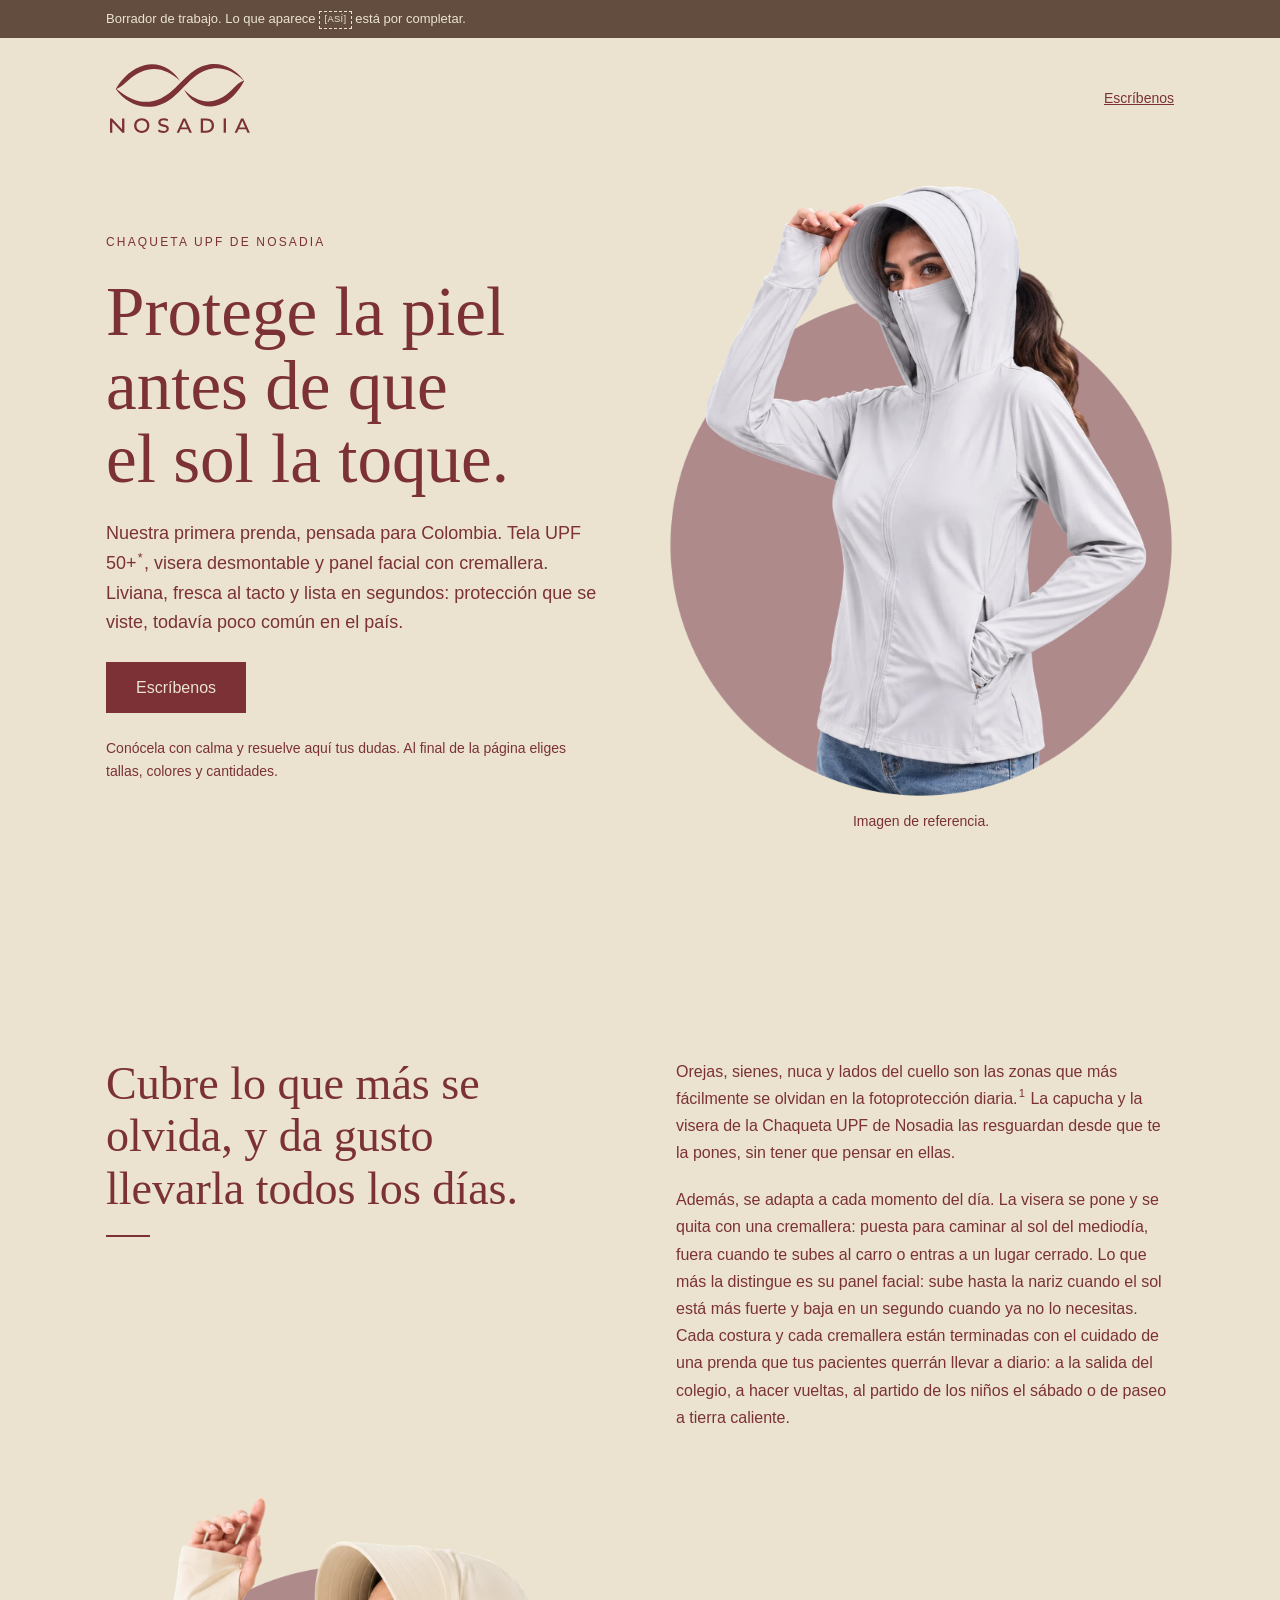
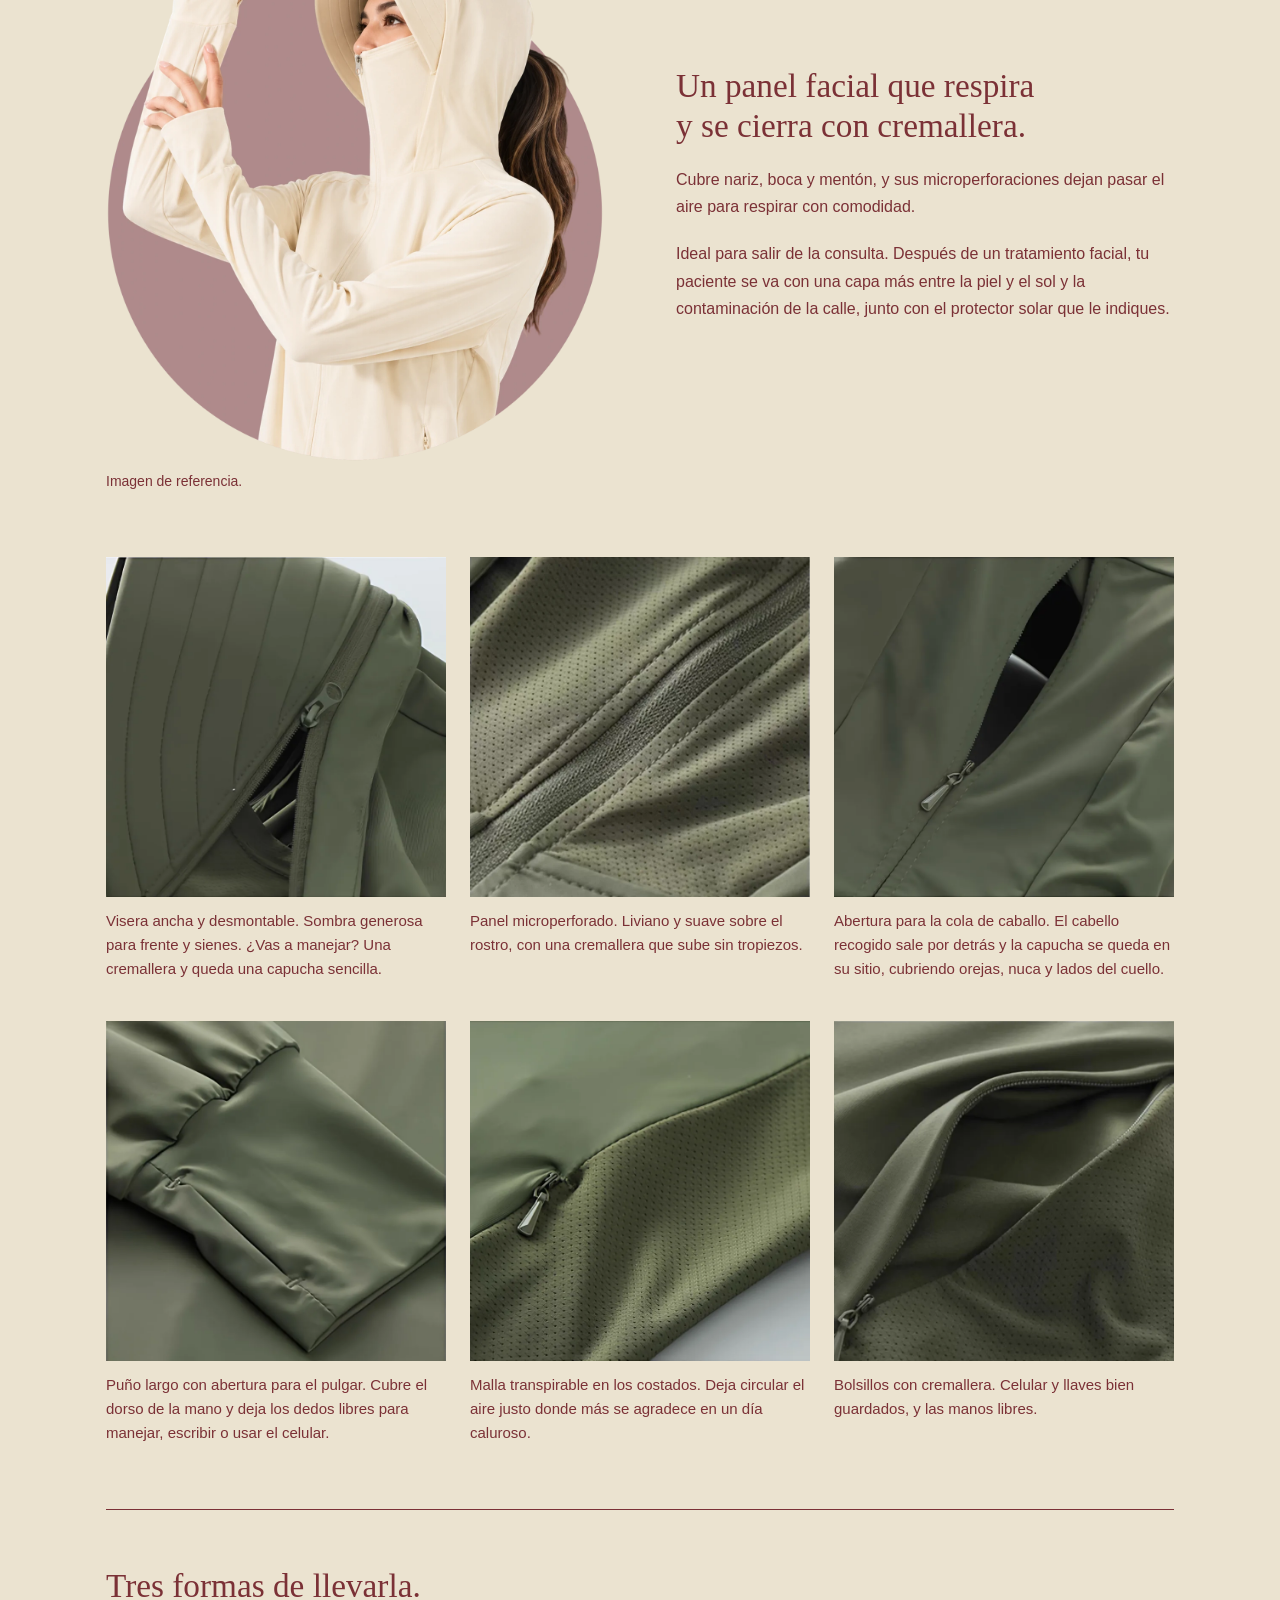
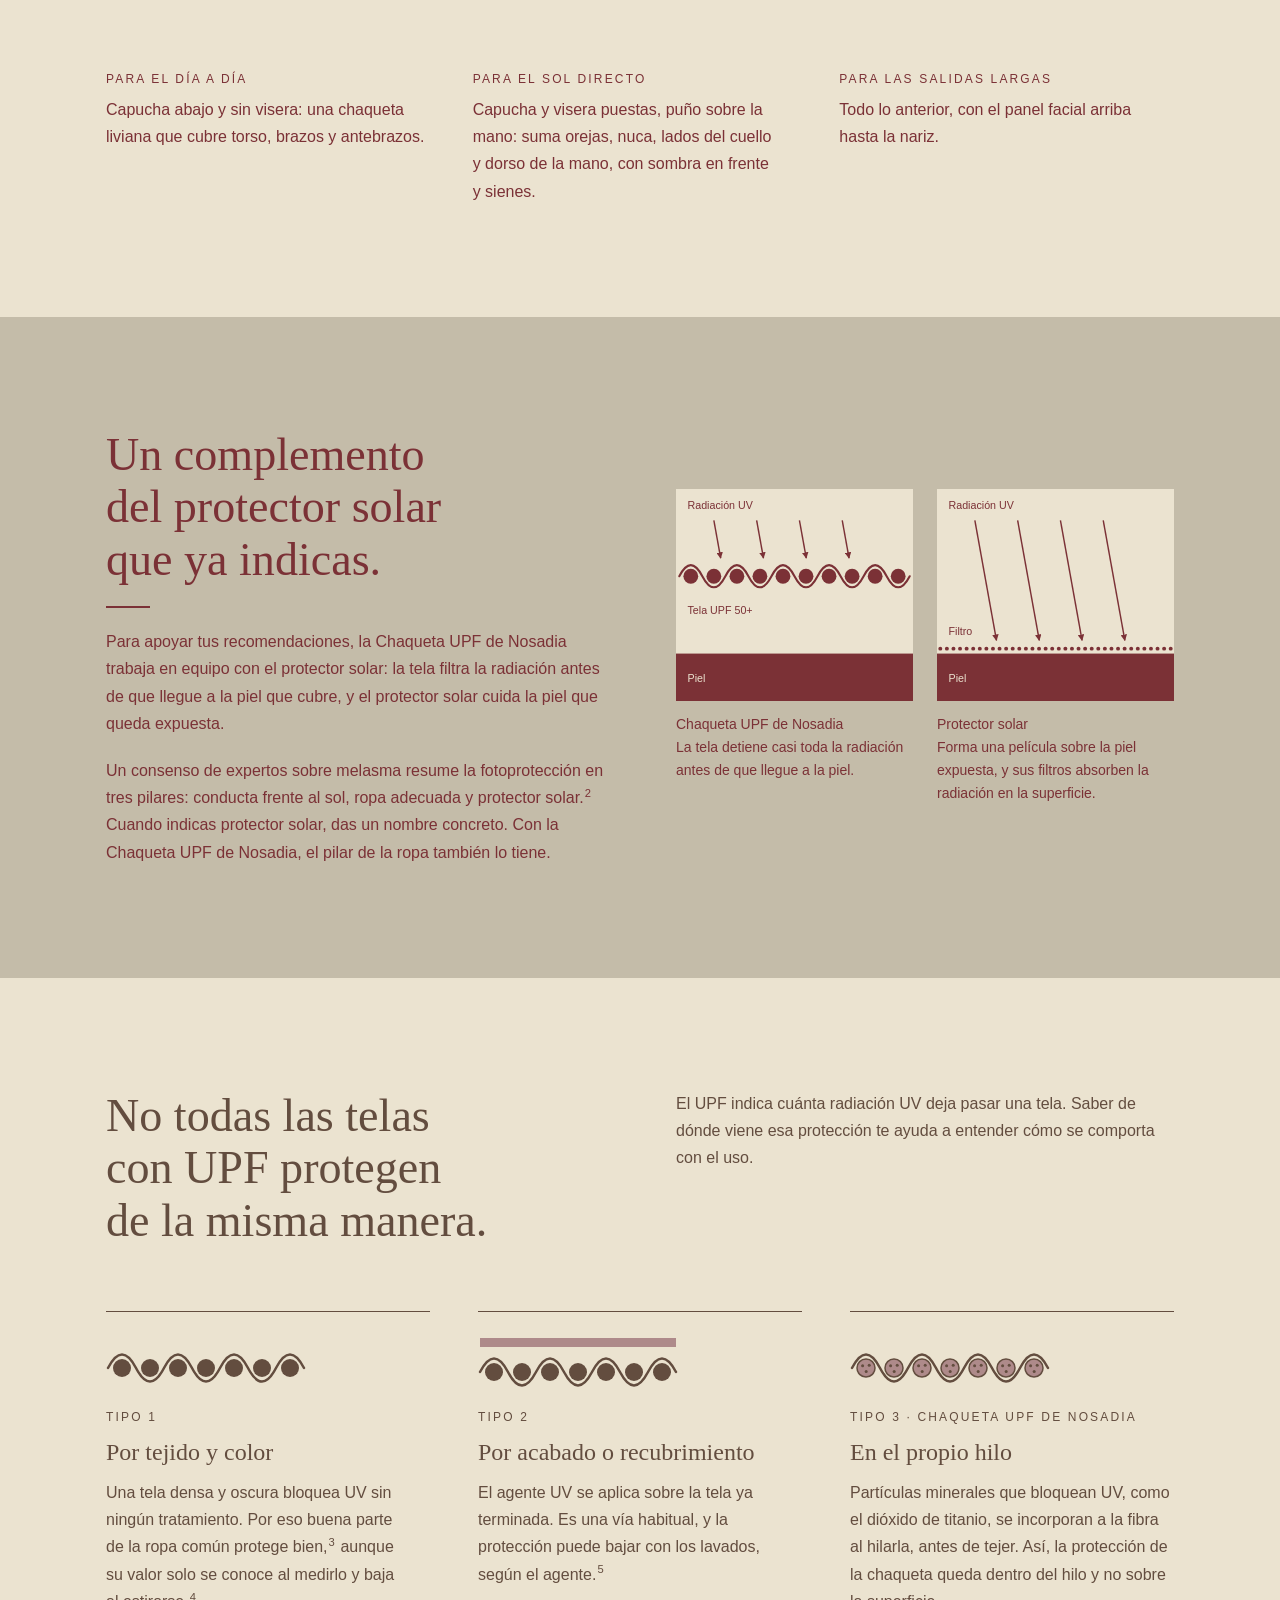
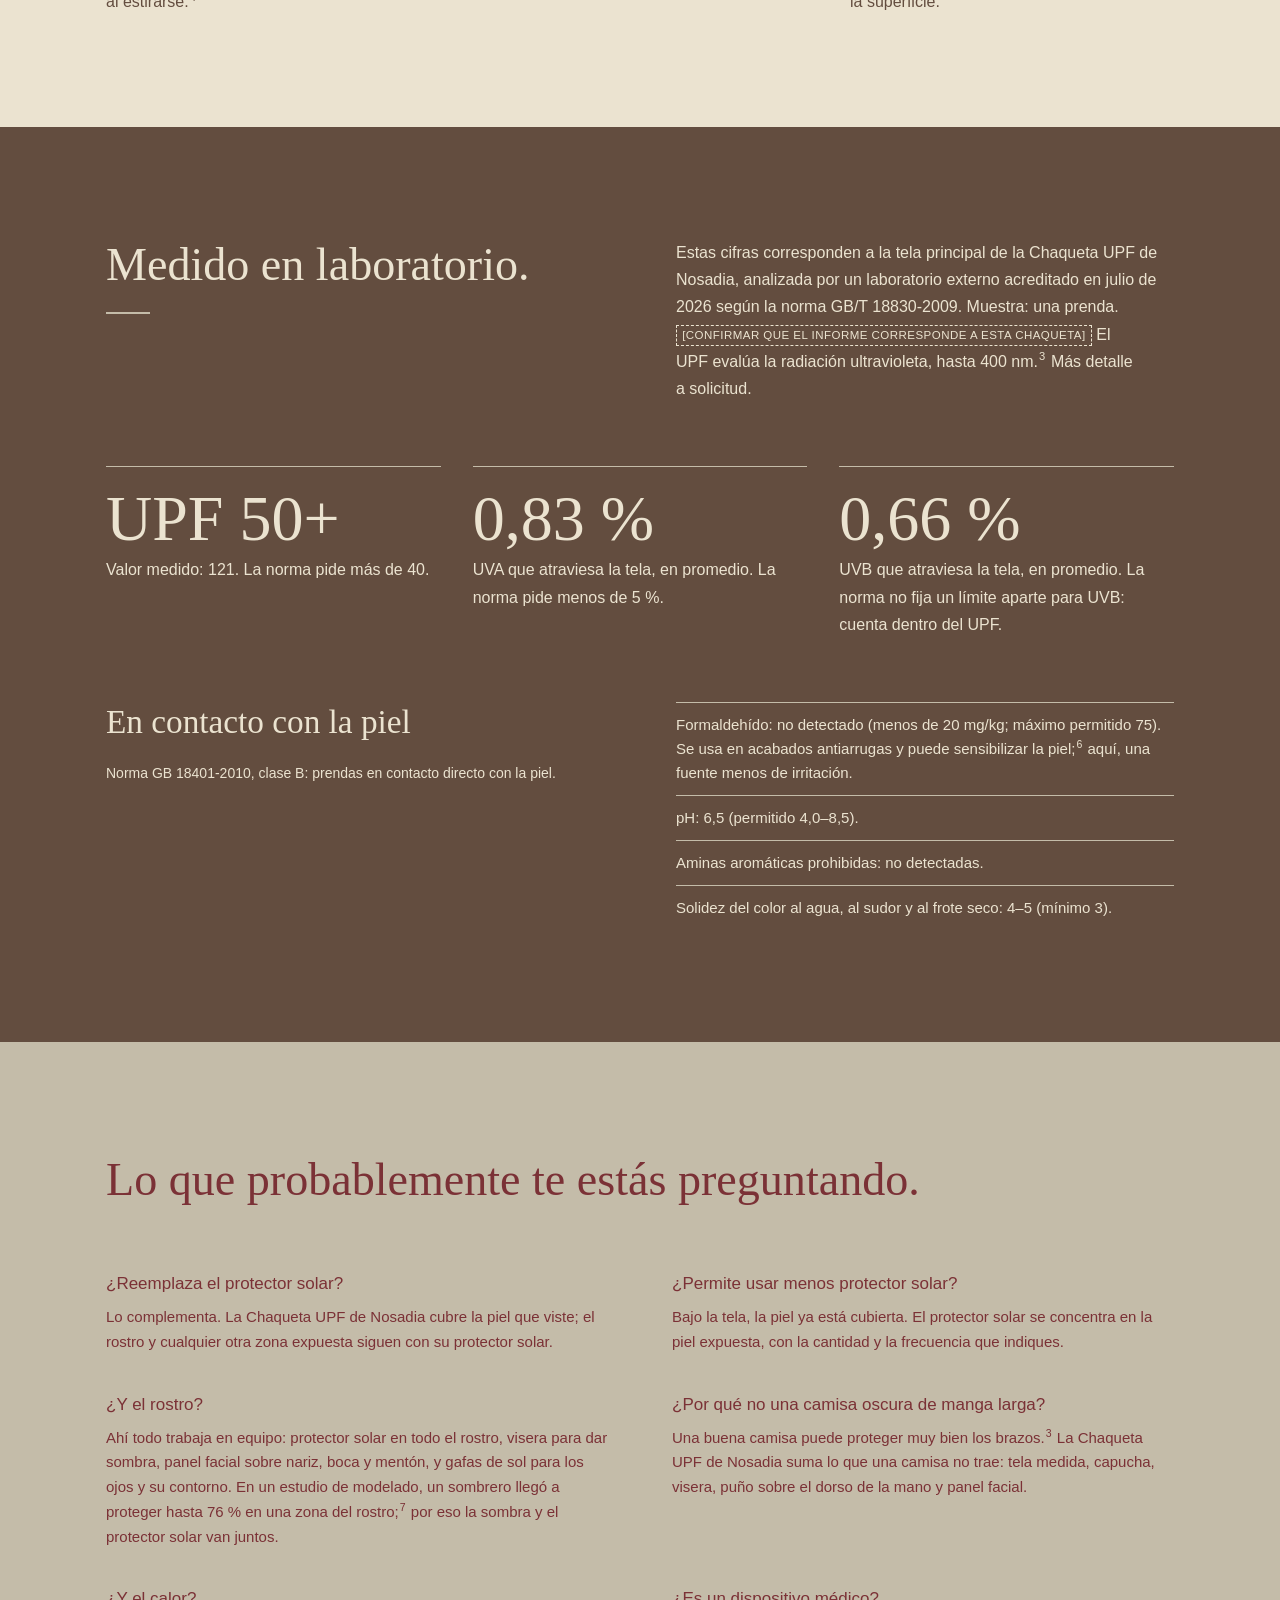
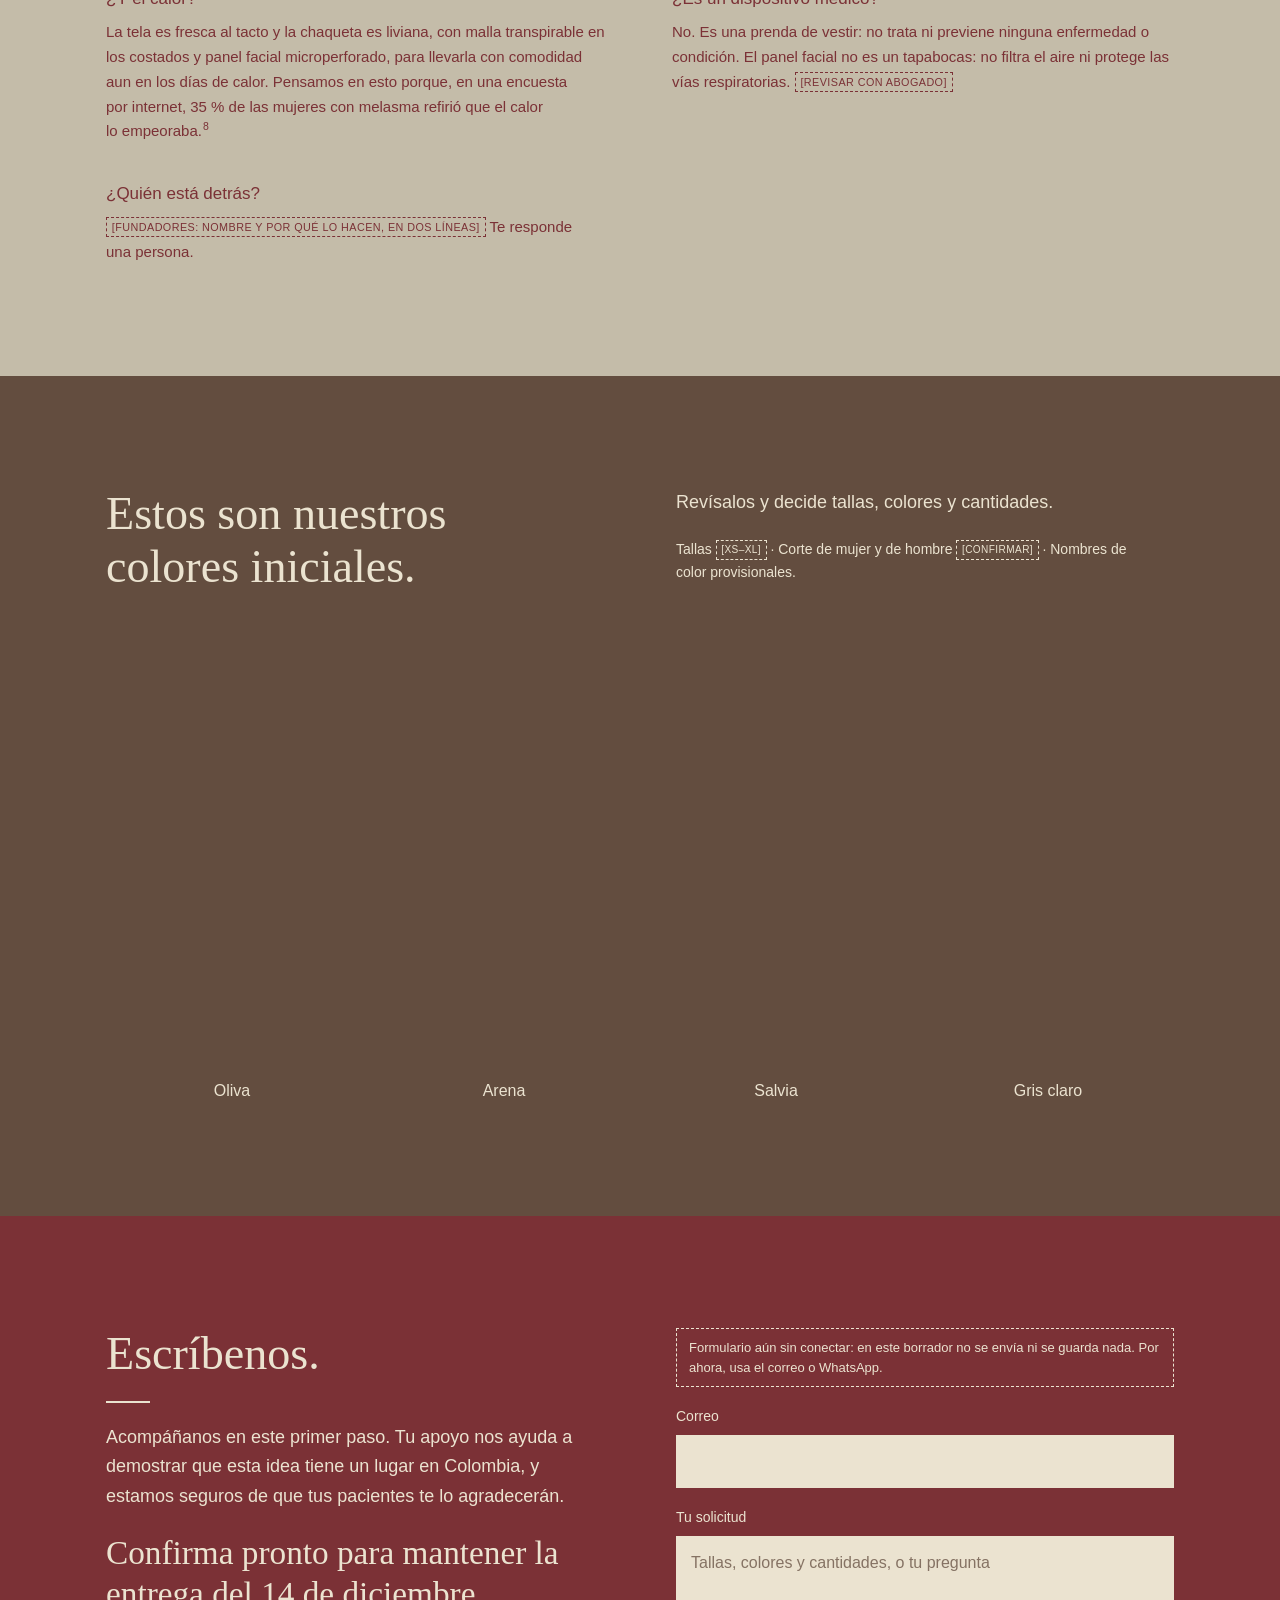
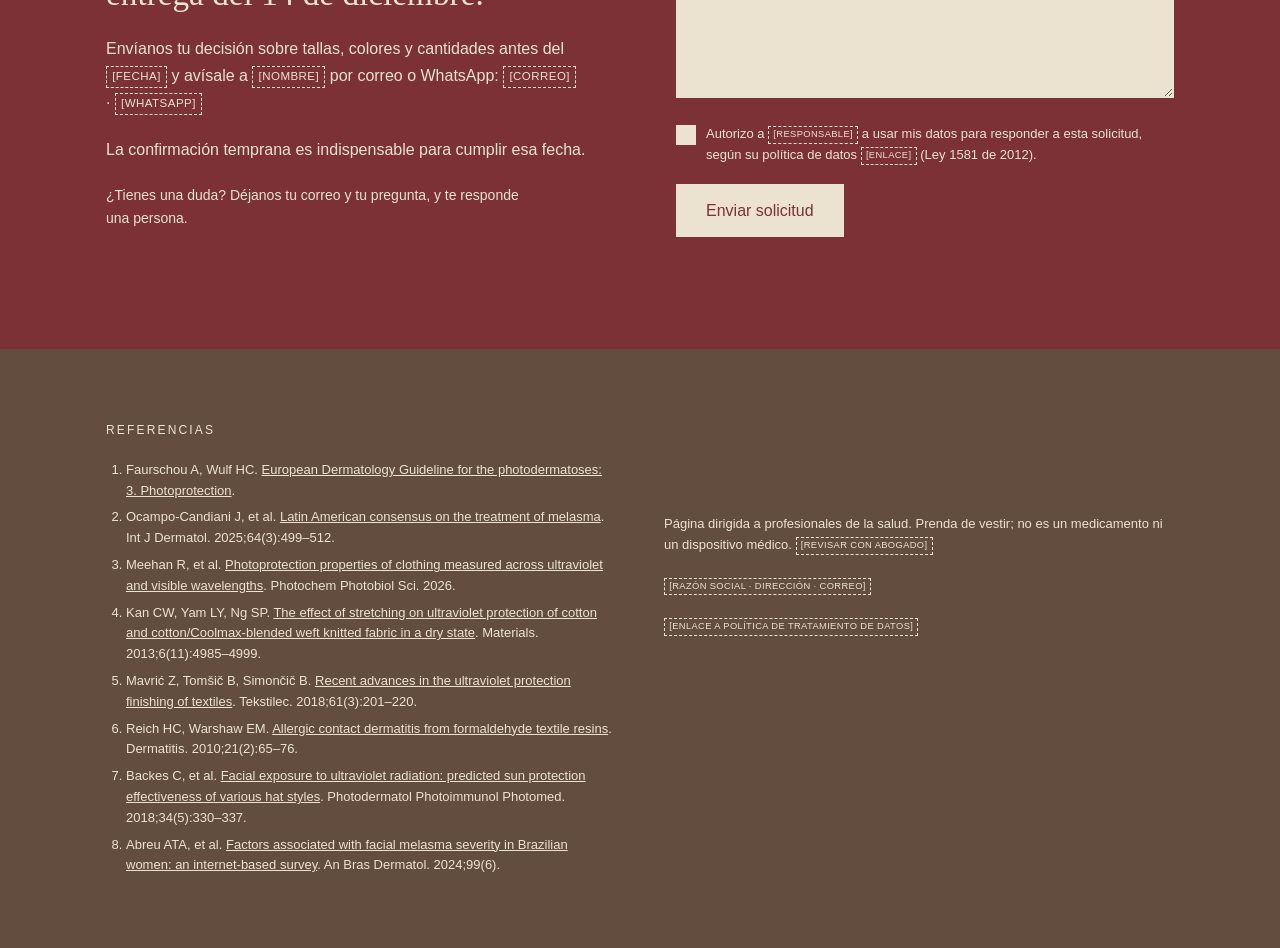
==== public/index.html @ b5e08e17 "Serve the site from public/ for Cloudflare Pages at nosadia.com Move the page into public/, add a _h" ====
<!doctype html>
<html lang="es">
<head>
<meta charset="utf-8">
<meta name="viewport" content="width=device-width, initial-scale=1">
<meta http-equiv="Content-Security-Policy" content="default-src 'none'; style-src 'self' https://fonts.googleapis.com; font-src https://fonts.gstatic.com; img-src 'self'; base-uri 'none'; form-action 'none'">
<meta name="robots" content="noindex,nofollow,noarchive">
<title>Chaqueta UPF de Nosadia · Borrador</title>
<meta name="description" content="Borrador de trabajo. Chaqueta UPF de Nosadia, nuestra primera prenda, pensada para Colombia: tela UPF 50+, visera desmontable y panel facial con cremallera.">
<meta property="og:title" content="Chaqueta UPF de Nosadia">
<meta property="og:description" content="Protege la piel antes de que el sol la toque. Nuestra primera prenda, pensada para Colombia: tela UPF 50+, visera desmontable y panel facial con cremallera.">
<meta property="og:image" content="https://nosadia.com/og.png">
<meta property="og:image:width" content="1200">
<meta property="og:image:height" content="630">
<meta property="og:url" content="https://nosadia.com/">
<meta property="og:type" content="website">
<meta name="twitter:card" content="summary_large_image">
<link rel="icon" type="image/svg+xml" href="img/favicon.svg">
<link rel="preconnect" href="https://fonts.googleapis.com">
<link rel="preconnect" href="https://fonts.gstatic.com" crossorigin>
<link rel="stylesheet" href="https://fonts.googleapis.com/css2?family=Old+Standard+TT&family=Poppins:wght@400;500&display=swap">
<link rel="stylesheet" href="style.css">
</head>
<body>

<div class="draft" role="note">
  <p>Borrador de trabajo. Lo que aparece <span class="tbc">[ASÍ]</span> está por completar.</p>
</div>

<header class="site-head">
  <a href="#inicio" aria-label="Nosadia, inicio"><img src="img/logo.svg" alt="Nosadia" width="148" height="77"></a>
  <nav aria-label="Principal">
    <a href="#contacto">Escríbenos</a>
  </nav>
</header>

<main id="inicio">

<!-- HERO · ivory, burgundy, dusty rose -->
<section class="hero">
  <div class="hero-copy">
    <p class="label">Chaqueta UPF de Nosadia</p>
    <h1>Protege la piel antes de que el sol la toque.</h1>
    <p class="lead">Nuestra primera prenda, pensada para Colombia. Tela UPF 50+<sup><a href="#datos">*</a></sup>, visera desmontable y panel facial con cremallera. Liviana, fresca al tacto y lista en segundos: protección que se viste, todavía poco común en el país.</p>
    <a class="btn" href="#contacto">Escríbenos</a>
    <p class="small measure">Conócela con calma y resuelve aquí tus dudas. Al final de la página eliges tallas, colores y cantidades.</p>
  </div>
  <figure class="hero-figure">
    <div class="hero-photo">
      <img src="img/worn-cutout.webp" width="1300" height="1581" alt="Mujer con la Chaqueta UPF de Nosadia en gris claro: levanta la visera con la mano, el pulgar pasa por la abertura del puño, el panel facial está cerrado hasta la nariz y la cola de caballo, de cabello ondulado, sale por detrás de la capucha">
    </div>
    <figcaption class="small">Imagen de referencia.</figcaption>
  </figure>
</section>

<!-- DESIGN · ivory, burgundy, olive -->
<section class="r-highlight" id="cobertura">
  <div class="wrap stack-lg">
    <div class="split">
      <div class="stack">
        <h2 class="h2">Cubre lo que más se olvida, y da gusto llevarla todos los días.</h2>
        <hr class="dash">
      </div>
      <div class="stack">
        <p class="measure">Orejas, sienes, nuca y lados del cuello son las zonas que más fácilmente se olvidan en la fotoprotección diaria.<sup><a href="#ref-1">1</a></sup> La capucha y la visera de la Chaqueta UPF de Nosadia las resguardan desde que te la pones, sin tener que pensar en ellas.</p>
        <p class="measure">Además, se adapta a cada momento del día. La visera se pone y se quita con una cremallera: puesta para caminar al sol del mediodía, fuera cuando te subes al carro o entras a un lugar cerrado. Lo que más la distingue es su panel facial: sube hasta la nariz cuando el sol está más fuerte y baja en un segundo cuando ya no lo necesitas. Cada costura y cada cremallera están terminadas con el cuidado de una prenda que tus pacientes querrán llevar a diario: a la salida del colegio, a hacer vueltas, al partido de los niños el sábado o de paseo a tierra caliente.</p>
      </div>
    </div>

    <div class="split center panel-feature" id="panel">
      <figure class="stack-sm">
        <img src="img/panel-cutout.webp" width="1300" height="1480" loading="lazy" alt="Mujer con la Chaqueta UPF de Nosadia en color claro y los brazos en alto: visera ancha, panel facial cerrado hasta la nariz con cremallera, puños largos sobre el dorso de la mano y la cola de caballo detrás de la capucha">
        <figcaption class="small">Imagen de referencia.</figcaption>
      </figure>
      <div class="stack">
        <h3 class="h3">Un panel facial que respira y se cierra con cremallera.</h3>
        <p class="measure">Cubre nariz, boca y mentón, y sus microperforaciones dejan pasar el aire para respirar con comodidad.</p>
        <p class="measure"><b>Ideal para salir de la consulta.</b> Después de un tratamiento facial, tu paciente se va con una capa más entre la piel y el sol y la contaminación de la calle, junto con el protector solar que le indiques.</p>
      </div>
    </div>

    <div class="details">
      <figure class="detail">
        <img src="img/detail-brim.webp" width="800" height="800" loading="lazy" alt="Visera ancha unida a la capucha con una cremallera">
        <figcaption><b>Visera ancha y desmontable.</b> Sombra generosa para frente y sienes. ¿Vas a manejar? Una cremallera y queda una capucha sencilla.</figcaption>
      </figure>
      <figure class="detail">
        <img src="img/detail-panel.webp" width="800" height="800" loading="lazy" alt="Tela microperforada del panel facial, junto a la cremallera">
        <figcaption><b>Panel microperforado.</b> Liviano y suave sobre el rostro, con una cremallera que sube sin tropiezos.</figcaption>
      </figure>
      <figure class="detail">
        <img src="img/detail-ponytail.webp" width="800" height="800" loading="lazy" alt="Abertura con cremallera en la parte posterior de la capucha">
        <figcaption><b>Abertura para la cola de caballo.</b> El cabello recogido sale por detrás y la capucha se queda en su sitio, cubriendo orejas, nuca y lados del cuello.</figcaption>
      </figure>
      <figure class="detail">
        <img src="img/detail-cuff.webp" width="800" height="800" loading="lazy" alt="Puño largo con abertura para el pulgar">
        <figcaption><b>Puño largo con abertura para el pulgar.</b> Cubre el dorso de la mano y deja los dedos libres para manejar, escribir o usar el celular.</figcaption>
      </figure>
      <figure class="detail">
        <img src="img/detail-mesh.webp" width="800" height="800" loading="lazy" alt="Malla transpirable en el costado de la chaqueta, junto al cierre del bolsillo">
        <figcaption><b>Malla transpirable en los costados.</b> Deja circular el aire justo donde más se agradece en un día caluroso.</figcaption>
      </figure>
      <figure class="detail">
        <img src="img/detail-pocket.webp" width="800" height="800" loading="lazy" alt="Bolsillo con cremallera abierto, entre la tela lisa y la malla">
        <figcaption><b>Bolsillos con cremallera.</b> Celular y llaves bien guardados, y las manos libres.</figcaption>
      </figure>
    </div>

    <div class="stack-lg ways-block" id="niveles">
      <h3 class="h3">Tres formas de llevarla.</h3>
      <div class="ways">
        <div class="stack-sm">
          <p class="label">Para el día a día</p>
          <p>Capucha abajo y sin visera: una chaqueta liviana que cubre torso, brazos y antebrazos.</p>
        </div>
        <div class="stack-sm">
          <p class="label">Para el sol directo</p>
          <p>Capucha y visera puestas, puño sobre la mano: suma orejas, nuca, lados del cuello y dorso de la mano, con sombra en frente y sienes.</p>
        </div>
        <div class="stack-sm">
          <p class="label">Para las salidas largas</p>
          <p>Todo lo anterior, con el panel facial arriba hasta la nariz.</p>
        </div>
      </div>
    </div>
  </div>
</section>

<!-- COMPLEMENT · oatmeal panel, burgundy, ivory -->
<section class="r-panel" id="complemento">
  <div class="wrap split center">
    <div class="stack">
      <h2 class="h2">Un complemento del protector solar que ya indicas.</h2>
      <hr class="dash">
      <p class="measure">Para apoyar tus recomendaciones, la Chaqueta UPF de Nosadia trabaja en equipo con el protector solar: la tela filtra la radiación antes de que llegue a la piel que cubre, y el protector solar cuida la piel que queda expuesta.</p>
      <p class="measure">Un consenso de expertos sobre melasma resume la fotoprotección en tres pilares: conducta frente al sol, ropa adecuada y protector solar.<sup><a href="#ref-2">2</a></sup> Cuando indicas protector solar, das un nombre concreto. Con la Chaqueta UPF de Nosadia, el pilar de la ropa también lo tiene.</p>
    </div>
    <div class="filter-icons">
      <figure class="filter-icon">
        <svg viewBox="0 0 288 258" role="img" aria-label="Corte esquemático: la radiación UV se detiene en la tela de la chaqueta, antes de llegar a la piel."><defs><marker id="ra" viewBox="0 0 10 10" refX="9" refY="5" markerWidth="4.5" markerHeight="4.5" orient="auto"><path d="M0 0 10 5 0 10z" fill="#7B3136"></path></marker></defs><rect width="288" height="258" fill="#EBE3D0"></rect><rect y="200" width="288" height="58" fill="#7B3136"></rect><text x="14" y="234" font-size="13" font-weight="500" fill="#EBE3D0">Piel</text><text x="14" y="24" font-size="13" font-weight="500" fill="#7B3136">Radiación UV</text><g stroke="#7B3136" stroke-width="1.75" fill="none"><path d="M46 38L54.28 84" marker-end="url(#ra)"></path><path d="M98 38L106.28 84" marker-end="url(#ra)"></path><path d="M150 38L158.28 84" marker-end="url(#ra)"></path><path d="M202 38L210.28 84" marker-end="url(#ra)"></path></g><path d="M4 106Q18 79 32 106Q46 133 60 106Q74 79 88 106Q102 133 116 106Q130 79 144 106Q158 133 172 106Q186 79 200 106Q214 133 228 106Q242 79 256 106Q270 133 284 106" fill="none" stroke="#7B3136" stroke-width="2.5" stroke-linecap="round"></path><circle cx="18" cy="106" r="9" fill="#7B3136"></circle><circle cx="46" cy="106" r="9" fill="#7B3136"></circle><circle cx="74" cy="106" r="9" fill="#7B3136"></circle><circle cx="102" cy="106" r="9" fill="#7B3136"></circle><circle cx="130" cy="106" r="9" fill="#7B3136"></circle><circle cx="158" cy="106" r="9" fill="#7B3136"></circle><circle cx="186" cy="106" r="9" fill="#7B3136"></circle><circle cx="214" cy="106" r="9" fill="#7B3136"></circle><circle cx="242" cy="106" r="9" fill="#7B3136"></circle><circle cx="270" cy="106" r="9" fill="#7B3136"></circle><text x="14" y="152" font-size="13" font-weight="500" fill="#7B3136">Tela UPF 50+</text></svg>
        <figcaption class="small"><b>Chaqueta UPF de Nosadia</b><br>La tela detiene casi toda la radiación antes de que llegue a la piel.</figcaption>
      </figure>
      <figure class="filter-icon">
        <svg viewBox="0 0 288 258" role="img" aria-label="Corte esquemático: en la piel expuesta, la radiación UV llega hasta el filtro del protector solar, sobre la piel."><defs><marker id="rb" viewBox="0 0 10 10" refX="9" refY="5" markerWidth="4.5" markerHeight="4.5" orient="auto"><path d="M0 0 10 5 0 10z" fill="#7B3136"></path></marker></defs><rect width="288" height="258" fill="#EBE3D0"></rect><rect y="200" width="288" height="58" fill="#7B3136"></rect><text x="14" y="234" font-size="13" font-weight="500" fill="#EBE3D0">Piel</text><text x="14" y="24" font-size="13" font-weight="500" fill="#7B3136">Radiación UV</text><g stroke="#7B3136" stroke-width="1.75" fill="none"><path d="M46 38L72.28 184" marker-end="url(#rb)"></path><path d="M98 38L124.28 184" marker-end="url(#rb)"></path><path d="M150 38L176.28 184" marker-end="url(#rb)"></path><path d="M202 38L228.28 184" marker-end="url(#rb)"></path></g><circle cx="4" cy="194" r="2.4" fill="#7B3136"></circle><circle cx="12" cy="194" r="2.4" fill="#7B3136"></circle><circle cx="20" cy="194" r="2.4" fill="#7B3136"></circle><circle cx="28" cy="194" r="2.4" fill="#7B3136"></circle><circle cx="36" cy="194" r="2.4" fill="#7B3136"></circle><circle cx="44" cy="194" r="2.4" fill="#7B3136"></circle><circle cx="52" cy="194" r="2.4" fill="#7B3136"></circle><circle cx="60" cy="194" r="2.4" fill="#7B3136"></circle><circle cx="68" cy="194" r="2.4" fill="#7B3136"></circle><circle cx="76" cy="194" r="2.4" fill="#7B3136"></circle><circle cx="84" cy="194" r="2.4" fill="#7B3136"></circle><circle cx="92" cy="194" r="2.4" fill="#7B3136"></circle><circle cx="100" cy="194" r="2.4" fill="#7B3136"></circle><circle cx="108" cy="194" r="2.4" fill="#7B3136"></circle><circle cx="116" cy="194" r="2.4" fill="#7B3136"></circle><circle cx="124" cy="194" r="2.4" fill="#7B3136"></circle><circle cx="132" cy="194" r="2.4" fill="#7B3136"></circle><circle cx="140" cy="194" r="2.4" fill="#7B3136"></circle><circle cx="148" cy="194" r="2.4" fill="#7B3136"></circle><circle cx="156" cy="194" r="2.4" fill="#7B3136"></circle><circle cx="164" cy="194" r="2.4" fill="#7B3136"></circle><circle cx="172" cy="194" r="2.4" fill="#7B3136"></circle><circle cx="180" cy="194" r="2.4" fill="#7B3136"></circle><circle cx="188" cy="194" r="2.4" fill="#7B3136"></circle><circle cx="196" cy="194" r="2.4" fill="#7B3136"></circle><circle cx="204" cy="194" r="2.4" fill="#7B3136"></circle><circle cx="212" cy="194" r="2.4" fill="#7B3136"></circle><circle cx="220" cy="194" r="2.4" fill="#7B3136"></circle><circle cx="228" cy="194" r="2.4" fill="#7B3136"></circle><circle cx="236" cy="194" r="2.4" fill="#7B3136"></circle><circle cx="244" cy="194" r="2.4" fill="#7B3136"></circle><circle cx="252" cy="194" r="2.4" fill="#7B3136"></circle><circle cx="260" cy="194" r="2.4" fill="#7B3136"></circle><circle cx="268" cy="194" r="2.4" fill="#7B3136"></circle><circle cx="276" cy="194" r="2.4" fill="#7B3136"></circle><circle cx="284" cy="194" r="2.4" fill="#7B3136"></circle><text x="14" y="178" font-size="13" font-weight="500" fill="#7B3136">Filtro</text></svg>
        <figcaption class="small"><b>Protector solar</b><br>Forma una película sobre la piel expuesta, y sus filtros absorben la radiación en la superficie.</figcaption>
      </figure>
    </div>
  </div>
</section>

<!-- FABRICS · ivory, cocoa, dusty rose -->
<section class="r-soft" id="telas">
  <div class="wrap stack-lg">
    <div class="split">
      <h2 class="h2">No todas las telas con UPF protegen de la misma manera.</h2>
      <p class="measure">El UPF indica cuánta radiación UV deja pasar una tela. Saber de dónde viene esa protección te ayuda a entender cómo se comporta con el uso.</p>
    </div>
    <div class="fabrics">
      <article class="fabric">
        <svg viewBox="0 0 200 64" role="img" aria-label="Corte de un tejido denso, sin tratamiento"><path d="M2 36Q16 9 30 36Q44 63 58 36Q72 9 86 36Q100 63 114 36Q128 9 142 36Q156 63 170 36Q184 9 198 36" fill="none" stroke="#634D3F" stroke-width="2.5" stroke-linecap="round"></path><circle cx="16" cy="36" r="9" fill="#634D3F"></circle><circle cx="44" cy="36" r="9" fill="#634D3F"></circle><circle cx="72" cy="36" r="9" fill="#634D3F"></circle><circle cx="100" cy="36" r="9" fill="#634D3F"></circle><circle cx="128" cy="36" r="9" fill="#634D3F"></circle><circle cx="156" cy="36" r="9" fill="#634D3F"></circle><circle cx="184" cy="36" r="9" fill="#634D3F"></circle></svg>
        <p class="label">Tipo 1</p>
        <h3>Por tejido y color</h3>
        <p>Una tela densa y oscura bloquea UV sin ningún tratamiento. Por eso buena parte de la ropa común protege bien,<sup><a href="#ref-3">3</a></sup> aunque su valor solo se conoce al medirlo y baja al estirarse.<sup><a href="#ref-4">4</a></sup></p>
      </article>
      <article class="fabric">
        <svg viewBox="0 0 200 64" role="img" aria-label="Corte de un tejido con una capa de acabado sobre la superficie"><rect x="2" y="6" width="196" height="9" fill="#AE8A8A"></rect><path d="M2 40Q16 13 30 40Q44 67 58 40Q72 13 86 40Q100 67 114 40Q128 13 142 40Q156 67 170 40Q184 13 198 40" fill="none" stroke="#634D3F" stroke-width="2.5" stroke-linecap="round"></path><circle cx="16" cy="40" r="9" fill="#634D3F"></circle><circle cx="44" cy="40" r="9" fill="#634D3F"></circle><circle cx="72" cy="40" r="9" fill="#634D3F"></circle><circle cx="100" cy="40" r="9" fill="#634D3F"></circle><circle cx="128" cy="40" r="9" fill="#634D3F"></circle><circle cx="156" cy="40" r="9" fill="#634D3F"></circle><circle cx="184" cy="40" r="9" fill="#634D3F"></circle></svg>
        <p class="label">Tipo 2</p>
        <h3>Por acabado o recubrimiento</h3>
        <p>El agente UV se aplica sobre la tela ya terminada. Es una vía habitual, y la protección puede bajar con los lavados, según el agente.<sup><a href="#ref-5">5</a></sup></p>
      </article>
      <article class="fabric">
        <svg viewBox="0 0 200 64" role="img" aria-label="Corte de un tejido con partículas minerales dentro de cada hilo"><path d="M2 36Q16 9 30 36Q44 63 58 36Q72 9 86 36Q100 63 114 36Q128 9 142 36Q156 63 170 36Q184 9 198 36" fill="none" stroke="#634D3F" stroke-width="2.5" stroke-linecap="round"></path><circle cx="16" cy="36" r="9" fill="#AE8A8A" stroke="#634D3F" stroke-width="1.5"></circle><circle cx="44" cy="36" r="9" fill="#AE8A8A" stroke="#634D3F" stroke-width="1.5"></circle><circle cx="72" cy="36" r="9" fill="#AE8A8A" stroke="#634D3F" stroke-width="1.5"></circle><circle cx="100" cy="36" r="9" fill="#AE8A8A" stroke="#634D3F" stroke-width="1.5"></circle><circle cx="128" cy="36" r="9" fill="#AE8A8A" stroke="#634D3F" stroke-width="1.5"></circle><circle cx="156" cy="36" r="9" fill="#AE8A8A" stroke="#634D3F" stroke-width="1.5"></circle><circle cx="184" cy="36" r="9" fill="#AE8A8A" stroke="#634D3F" stroke-width="1.5"></circle><circle cx="12.6" cy="33.8" r="1.5" fill="#634D3F"></circle><circle cx="19.2" cy="33.2" r="1.5" fill="#634D3F"></circle><circle cx="16.2" cy="39.6" r="1.5" fill="#634D3F"></circle><circle cx="40.6" cy="33.8" r="1.5" fill="#634D3F"></circle><circle cx="47.2" cy="33.2" r="1.5" fill="#634D3F"></circle><circle cx="44.2" cy="39.6" r="1.5" fill="#634D3F"></circle><circle cx="68.6" cy="33.8" r="1.5" fill="#634D3F"></circle><circle cx="75.2" cy="33.2" r="1.5" fill="#634D3F"></circle><circle cx="72.2" cy="39.6" r="1.5" fill="#634D3F"></circle><circle cx="96.6" cy="33.8" r="1.5" fill="#634D3F"></circle><circle cx="103.2" cy="33.2" r="1.5" fill="#634D3F"></circle><circle cx="100.2" cy="39.6" r="1.5" fill="#634D3F"></circle><circle cx="124.6" cy="33.8" r="1.5" fill="#634D3F"></circle><circle cx="131.2" cy="33.2" r="1.5" fill="#634D3F"></circle><circle cx="128.2" cy="39.6" r="1.5" fill="#634D3F"></circle><circle cx="152.6" cy="33.8" r="1.5" fill="#634D3F"></circle><circle cx="159.2" cy="33.2" r="1.5" fill="#634D3F"></circle><circle cx="156.2" cy="39.6" r="1.5" fill="#634D3F"></circle><circle cx="180.6" cy="33.8" r="1.5" fill="#634D3F"></circle><circle cx="187.2" cy="33.2" r="1.5" fill="#634D3F"></circle><circle cx="184.2" cy="39.6" r="1.5" fill="#634D3F"></circle></svg>
        <p class="label">Tipo 3 · Chaqueta UPF de Nosadia</p>
        <h3>En el propio hilo</h3>
        <p>Partículas minerales que bloquean UV, como el dióxido de titanio, se incorporan a la fibra al hilarla, antes de tejer. Así, la protección de la chaqueta queda dentro del hilo y no sobre la superficie.</p>
      </article>
    </div>
  </div>
</section>

<!-- DATA · cocoa, ivory, oatmeal -->
<section class="r-dark" id="datos">
  <div class="wrap stack-lg">
    <div class="split">
      <div class="stack">
        <h2 class="h2">Medido en laboratorio.</h2>
        <hr class="dash">
      </div>
      <p class="measure">Estas cifras corresponden a la tela principal de la Chaqueta UPF de Nosadia, analizada por un laboratorio externo acreditado en julio de 2026 según la norma GB/T 18830-2009. Muestra: una prenda. <span class="tbc">[CONFIRMAR QUE EL INFORME CORRESPONDE A ESTA CHAQUETA]</span> El UPF evalúa la radiación ultravioleta, hasta 400 nm.<sup><a href="#ref-3">3</a></sup> Más detalle a solicitud.</p>
    </div>

    <div class="figures">
      <div class="figure"><strong>UPF 50+</strong><p>Valor medido: 121. La norma pide más de 40.</p></div>
      <div class="figure"><strong>0,83&nbsp;%</strong><p>UVA que atraviesa la tela, en promedio. La norma pide menos de 5&nbsp;%.</p></div>
      <div class="figure"><strong>0,66&nbsp;%</strong><p>UVB que atraviesa la tela, en promedio. La norma no fija un límite aparte para UVB: cuenta dentro del UPF.</p></div>
    </div>

    <div class="split">
      <div class="stack">
        <h3 class="h3">En contacto con la piel</h3>
        <p class="small">Norma GB 18401-2010, clase B: prendas en contacto directo con la piel.</p>
      </div>
      <ul class="list">
        <li><b>Formaldehído:</b> no detectado (menos de 20 mg/kg; máximo permitido 75). Se usa en acabados antiarrugas y puede sensibilizar la piel;<sup><a href="#ref-6">6</a></sup> aquí, una fuente menos de irritación.</li>
        <li><b>pH:</b> 6,5 (permitido 4,0–8,5).</li>
        <li><b>Aminas aromáticas prohibidas:</b> no detectadas.</li>
        <li><b>Solidez del color al agua, al sudor y al frote seco:</b> 4–5 (mínimo 3).</li>
      </ul>
    </div>
  </div>
</section>

<!-- QUESTIONS · oatmeal panel, burgundy -->
<section class="r-panel" id="preguntas">
  <div class="wrap stack-lg">
    <h2 class="h2">Lo que probablemente te estás preguntando.</h2>
    <div class="qa">
      <div>
        <h3>¿Reemplaza el protector solar?</h3>
        <p>Lo complementa. La Chaqueta UPF de Nosadia cubre la piel que viste; el rostro y cualquier otra zona expuesta siguen con su protector solar.</p>
      </div>
      <div>
        <h3>¿Permite usar menos protector solar?</h3>
        <p>Bajo la tela, la piel ya está cubierta. El protector solar se concentra en la piel expuesta, con la cantidad y la frecuencia que indiques.</p>
      </div>
      <div>
        <h3>¿Y el rostro?</h3>
        <p>Ahí todo trabaja en equipo: protector solar en todo el rostro, visera para dar sombra, panel facial sobre nariz, boca y mentón, y gafas de sol para los ojos y su contorno. En un estudio de modelado, un sombrero llegó a proteger hasta 76&nbsp;% en una zona del rostro;<sup><a href="#ref-7">7</a></sup> por eso la sombra y el protector solar van juntos.</p>
      </div>
      <div>
        <h3>¿Por qué no una camisa oscura de manga larga?</h3>
        <p>Una buena camisa puede proteger muy bien los brazos.<sup><a href="#ref-3">3</a></sup> La Chaqueta UPF de Nosadia suma lo que una camisa no trae: tela medida, capucha, visera, puño sobre el dorso de la mano y panel facial.</p>
      </div>
      <div>
        <h3>¿Y el calor?</h3>
        <p>La tela es fresca al tacto y la chaqueta es liviana, con malla transpirable en los costados y panel facial microperforado, para llevarla con comodidad aun en los días de calor. Pensamos en esto porque, en una encuesta por internet, 35&nbsp;% de las mujeres con melasma refirió que el calor lo empeoraba.<sup><a href="#ref-8">8</a></sup></p>
      </div>
      <div>
        <h3>¿Es un dispositivo médico?</h3>
        <p>No. Es una prenda de vestir: no trata ni previene ninguna enfermedad o condición. El panel facial no es un tapabocas: no filtra el aire ni protege las vías respiratorias. <span class="tbc">[REVISAR CON ABOGADO]</span></p>
      </div>
      <div>
        <h3>¿Quién está detrás?</h3>
        <p><span class="tbc">[FUNDADORES: NOMBRE Y POR QUÉ LO HACEN, EN DOS LÍNEAS]</span> Te responde una persona.</p>
      </div>
    </div>
  </div>
</section>

<!-- COLOURS · cocoa, ivory, oatmeal -->
<section class="r-dark" id="colores">
  <div class="wrap stack-lg">
    <div class="split">
      <h2 class="h2">Estos son nuestros colores iniciales.</h2>
      <div class="stack">
        <p class="lead">Revísalos y decide tallas, colores y cantidades.</p>
        <p class="small">Tallas <span class="tbc">[XS–XL]</span> · Corte de mujer y de hombre <span class="tbc">[CONFIRMAR]</span> · Nombres de color provisionales.</p>
      </div>
    </div>
    <div class="colours">
      <figure class="colour"><img src="img/jacket-olive.webp" width="954" height="1542" loading="lazy" alt="Chaqueta UPF de Nosadia color oliva"><figcaption>Oliva</figcaption></figure>
      <figure class="colour"><img src="img/jacket-sand.webp" width="954" height="1542" loading="lazy" alt="Chaqueta UPF de Nosadia color arena"><figcaption>Arena</figcaption></figure>
      <figure class="colour"><img src="img/jacket-sage.webp" width="954" height="1542" loading="lazy" alt="Chaqueta UPF de Nosadia color salvia"><figcaption>Salvia</figcaption></figure>
      <figure class="colour"><img src="img/jacket-grey.webp" width="954" height="1542" loading="lazy" alt="Chaqueta UPF de Nosadia color gris claro"><figcaption>Gris claro</figcaption></figure>
    </div>
  </div>
</section>

<!-- CONTACT · burgundy, ivory -->
<section class="r-contact" id="contacto">
  <div class="wrap split">
    <div class="stack">
      <h2 class="h2">Escríbenos.</h2>
      <hr class="dash">
      <p class="lead">Acompáñanos en este primer paso. Tu apoyo nos ayuda a demostrar que esta idea tiene un lugar en Colombia, y estamos seguros de que tus pacientes te lo agradecerán.</p>
      <p class="deadline">Confirma pronto para mantener la entrega del 14 de diciembre.</p>
      <p class="measure">Envíanos tu decisión sobre tallas, colores y cantidades antes del <span class="tbc">[FECHA]</span> y avísale a <span class="tbc">[NOMBRE]</span> por correo o WhatsApp: <span class="tbc">[CORREO]</span> · <span class="tbc">[WHATSAPP]</span></p>
      <p class="measure">La confirmación temprana es indispensable para cumplir esa fecha.</p>
      <p class="small measure">¿Tienes una duda? Déjanos tu correo y tu pregunta, y te responde una persona.</p>
    </div>
    <form aria-label="Formulario de contacto (aún sin conectar)">
      <p class="inactive">Formulario aún sin conectar: en este borrador no se envía ni se guarda nada. Por ahora, usa el correo o WhatsApp.</p>
      <div><label class="lab" for="f-mail">Correo</label><input class="field" id="f-mail" type="email" autocomplete="off" required></div>
      <div><label class="lab" for="f-text">Tu solicitud</label><textarea class="field" id="f-text" rows="5" placeholder="Tallas, colores y cantidades, o tu pregunta" required></textarea></div>
      <label class="consent" for="f-ok"><input id="f-ok" type="checkbox" required><span>Autorizo a <span class="tbc">[RESPONSABLE]</span> a usar mis datos para responder a esta solicitud, según su política de datos <span class="tbc">[ENLACE]</span> (Ley 1581 de 2012).</span></label>
      <button class="submit" type="button" aria-disabled="true">Enviar solicitud</button>
    </form>
  </div>
</section>

</main>

<footer class="site-foot">
  <div class="inner">
    <div class="stack">
      <h2>Referencias</h2>
      <ol>
        <li id="ref-1">Faurschou A, Wulf HC. <a href="https://www.guidelines.edf.one//uploads/attachments/cl263m8d700jplajnu2zd6jfd-photodermatoses-2010-photoprotection-gl.pdf" rel="noopener">European Dermatology Guideline for the photodermatoses: 3. Photoprotection</a>.</li>
        <li id="ref-2">Ocampo-Candiani J, et al. <a href="https://pubmed.ncbi.nlm.nih.gov/39415312/" rel="noopener">Latin American consensus on the treatment of melasma</a>. Int J Dermatol. 2025;64(3):499–512.</li>
        <li id="ref-3">Meehan R, et al. <a href="https://link.springer.com/article/10.1007/s43630-026-00997-8" rel="noopener">Photoprotection properties of clothing measured across ultraviolet and visible wavelengths</a>. Photochem Photobiol Sci. 2026.</li>
        <li id="ref-4">Kan CW, Yam LY, Ng SP. <a href="https://pmc.ncbi.nlm.nih.gov/articles/PMC5452796" rel="noopener">The effect of stretching on ultraviolet protection of cotton and cotton/Coolmax-blended weft knitted fabric in a dry state</a>. Materials. 2013;6(11):4985–4999.</li>
        <li id="ref-5">Mavrić Z, Tomšič B, Simončič B. <a href="https://doaj.org/article/4a0902d13247456e845444d9d10d05ba" rel="noopener">Recent advances in the ultraviolet protection finishing of textiles</a>. Tekstilec. 2018;61(3):201–220.</li>
        <li id="ref-6">Reich HC, Warshaw EM. <a href="https://pubmed.ncbi.nlm.nih.gov/20233544/" rel="noopener">Allergic contact dermatitis from formaldehyde textile resins</a>. Dermatitis. 2010;21(2):65–76.</li>
        <li id="ref-7">Backes C, et al. <a href="https://researchportal.lih.lu/en/publications/facial-exposure-to-ultraviolet-radiation-predicted-sun-protection/" rel="noopener">Facial exposure to ultraviolet radiation: predicted sun protection effectiveness of various hat styles</a>. Photodermatol Photoimmunol Photomed. 2018;34(5):330–337.</li>
        <li id="ref-8">Abreu ATA, et al. <a href="https://new.scielo.br/j/abd/a/LGWmq3KcDpvDxTyfcsRMs6j/?lang=en" rel="noopener">Factors associated with facial melasma severity in Brazilian women: an internet-based survey</a>. An Bras Dermatol. 2024;99(6).</li>
      </ol>
    </div>
    <div class="stack">
      <img src="img/logo-ivory.svg" alt="Nosadia" width="140" height="73" loading="lazy">
      <p>Página dirigida a profesionales de la salud. Prenda de vestir; no es un medicamento ni un dispositivo médico. <span class="tbc">[REVISAR CON ABOGADO]</span></p>
      <p><span class="tbc">[RAZÓN SOCIAL · DIRECCIÓN · CORREO]</span></p>
      <p><span class="tbc">[ENLACE A POLÍTICA DE TRATAMIENTO DE DATOS]</span></p>
    </div>
  </div>
</footer>

</body>
</html>
---- public/style.css ----
/* Nosadia palette guide v1.1. One approved three-colour recipe per section.
   Text only in burgundy, cocoa or olive on light grounds, ivory on dark ones.
   Dusty rose and oatmeal are shapes and panels, never text. No pure black or white. */
:root{
  --burgundy:#7B3136; --olive:#565A2E; --cocoa:#634D3F; --ivory:#EBE3D0;
  --rose:#AE8A8A; --oatmeal:#C4BCA9;
  --pad:clamp(20px,5vw,56px); --sect:clamp(64px,9vw,112px);
  --serif:"Old Standard TT",Didot,"Bodoni 72",Georgia,serif;
  --sans:Poppins,"Helvetica Neue",Arial,sans-serif;
}
*{box-sizing:border-box}
html{scroll-behavior:smooth;-webkit-text-size-adjust:100%}
@media (prefers-reduced-motion:reduce){html{scroll-behavior:auto}}
body{margin:0;background:var(--ivory);color:var(--burgundy);font:400 16px/1.7 var(--sans)}
a{color:inherit}
h1,h2,h3{font-weight:400;margin:0;text-wrap:balance}
p{margin:0;text-wrap:pretty}
img,svg{display:block;max-width:100%;height:auto}
figure{margin:0}
:focus-visible{outline:2px solid currentColor;outline-offset:3px}
.svg-defs{position:absolute;width:0;height:0;overflow:hidden}

.tbc{display:inline-block;border:1px dashed currentColor;padding:0 .45em;font-size:.72em;line-height:1.7;letter-spacing:.04em;vertical-align:.08em}
sup{line-height:0;font-size:.7em}
sup a{text-decoration:none;padding:0 .1em}
sup a:hover{text-decoration:underline}

.wrap{max-width:1180px;margin:0 auto;padding:var(--sect) var(--pad)}
.stack{display:flex;flex-direction:column;gap:20px}
.stack-lg{display:flex;flex-direction:column;gap:clamp(40px,6vw,64px)}
.split{display:grid;grid-template-columns:repeat(auto-fit,minmax(min(400px,100%),1fr));gap:clamp(32px,6vw,72px)}
.split.center{align-items:center}
.h2{font-family:var(--serif);font-size:clamp(2rem,3.6vw,3.1rem);line-height:1.14}
.h3{font-family:var(--serif);font-size:clamp(1.6rem,2.6vw,2.2rem);line-height:1.2}
.dash{width:44px;height:2px;color:inherit;background:currentColor;border:0;margin:0}
.label{font-size:12px;font-weight:500;letter-spacing:.18em;text-transform:uppercase;line-height:1.5}
.measure{max-width:34em}
.small{font-size:14px;line-height:1.65}

/* Section recipes */
.r-standard{background:var(--ivory);color:var(--burgundy)}
.r-standard .label,.r-standard .dash{color:var(--olive)}
.r-highlight{background:var(--ivory);color:var(--burgundy)}
.r-soft{background:var(--ivory);color:var(--cocoa)}
.r-panel{background:var(--oatmeal);color:var(--burgundy)}
.r-dark{background:var(--cocoa);color:var(--ivory)}
.r-dark .dash{color:var(--oatmeal)}
.r-contact{background:var(--burgundy);color:var(--ivory)}

/* Draft banner */
.draft{background:var(--cocoa);color:var(--ivory);font-size:13px;line-height:1.5}
.draft p{max-width:1180px;margin:0 auto;padding:9px var(--pad)}

/* Header */
.site-head{max-width:1180px;margin:0 auto;padding:22px var(--pad);display:flex;flex-wrap:wrap;gap:10px 28px;align-items:center;justify-content:space-between}
.site-head img{width:148px}
.site-head nav{display:flex;flex-wrap:wrap;gap:0 28px;align-items:center;font-size:14px}
.site-head a{font-weight:500;min-height:44px;display:inline-flex;align-items:center}

/* Hero */
.hero{max-width:1180px;margin:0 auto;padding:clamp(8px,2vw,24px) var(--pad) var(--sect);display:grid;grid-template-columns:repeat(auto-fit,minmax(min(440px,100%),1fr));gap:clamp(24px,5vw,56px);align-items:center}
.hero-copy{display:flex;flex-direction:column;gap:24px}
.hero h1{font-family:var(--serif);font-size:clamp(2.6rem,5.4vw,4.6rem);line-height:1.06}
.lead{font-size:18px;line-height:1.65;max-width:30em}
.btn{display:inline-flex;align-items:center;justify-content:center;min-height:50px;padding:12px 30px;background:var(--burgundy);color:var(--ivory);font-weight:500;text-decoration:none;align-self:flex-start}
.btn:hover{background:var(--cocoa)}
.hero-figure{position:relative;display:flex;flex-direction:column;align-items:center;gap:12px}
/* The person is cut out and rises out of a dusty rose circle, which is part of the image */
.hero-photo{position:relative;width:min(100%,540px)}
.hero-photo img{position:relative;width:100%}

/* Complement */
.filter-icons{display:grid;grid-template-columns:repeat(auto-fit,minmax(min(230px,100%),1fr));gap:24px}
.filter-icon{display:flex;flex-direction:column;gap:12px}
.filter-icon svg{width:100%}

/* Fabrics */
.fabrics{display:grid;grid-template-columns:repeat(auto-fit,minmax(min(280px,100%),1fr));gap:40px clamp(24px,4vw,48px)}
.fabric{display:flex;flex-direction:column;gap:12px;border-top:1px solid currentColor;padding-top:20px}
.fabric svg{width:200px}
.fabric h3{font-family:var(--serif);font-size:24px;line-height:1.2}

/* Data */
.figures{display:grid;grid-template-columns:repeat(auto-fit,minmax(min(220px,100%),1fr));gap:32px}
.figure{display:flex;flex-direction:column;gap:4px;border-top:1px solid var(--oatmeal);padding-top:18px}
.figure strong{font-family:var(--serif);font-weight:400;font-size:clamp(2.8rem,5vw,4rem);line-height:1.05}
.list{list-style:none;margin:0;padding:0;font-size:15px;line-height:1.6}
.list li{padding:10px 0;border-top:1px solid var(--oatmeal)}
.list b{font-weight:500}

/* Colours */
.colours{display:grid;grid-template-columns:repeat(auto-fit,minmax(min(200px,46%),1fr));gap:32px 20px}
.colour{display:flex;flex-direction:column;gap:12px;align-items:center;text-align:center}
.colour img{width:100%;max-width:260px}

/* Design */
b{font-weight:500}
.stack-sm{display:flex;flex-direction:column;gap:8px}
.panel-feature img{width:100%}
.details{display:grid;grid-template-columns:repeat(auto-fit,minmax(min(280px,100%),1fr));gap:40px 24px}
.detail{display:flex;flex-direction:column;gap:12px}
.detail img{width:100%;aspect-ratio:1;object-fit:cover}
.detail figcaption{font-size:15px;line-height:1.6}
.ways-block{border-top:1px solid var(--olive);padding-top:clamp(36px,5vw,56px)}
/* The rose circle in the panel photo makes this section the Ivory + Burgundy + Dusty rose recipe, so its lines turn burgundy */
#cobertura .ways-block{border-color:var(--burgundy)}
.ways{display:grid;grid-template-columns:repeat(auto-fit,minmax(min(260px,100%),1fr));gap:32px}

/* Questions */
.qa{display:grid;grid-template-columns:repeat(auto-fit,minmax(min(400px,100%),1fr));gap:36px clamp(28px,5vw,64px)}
.qa h3{font-size:17px;font-weight:500;margin-bottom:6px}
.qa p{font-size:15px;line-height:1.65}

/* Contact */
form{display:flex;flex-direction:column;gap:18px}
.lab{display:block;margin-bottom:6px;font-size:14px;font-weight:500}
.field{width:100%;min-height:50px;padding:12px 14px;background:var(--ivory);color:var(--burgundy);border:1px solid var(--ivory);border-radius:0;font:inherit;font-size:16px}
textarea.field{min-height:150px;resize:vertical}
.consent{display:flex;gap:10px;align-items:flex-start;font-size:13px;line-height:1.6}
.consent input{appearance:none;-webkit-appearance:none;width:20px;height:20px;flex:none;margin:1px 0 0;background:var(--ivory);border:1px solid var(--ivory);border-radius:0;cursor:pointer}
.consent input:checked{box-shadow:inset 0 0 0 4px var(--ivory);background:var(--burgundy)}
.field::placeholder{color:var(--cocoa);opacity:.75}
.deadline{font-family:var(--serif);font-size:clamp(1.5rem,2.6vw,2.1rem);line-height:1.25}
.submit{background:var(--ivory);color:var(--burgundy);border:0;padding:13px 30px;font:inherit;font-weight:500;min-height:50px;cursor:not-allowed;align-self:flex-start}
.inactive{font-size:13px;line-height:1.5;border:1px dashed currentColor;padding:9px 12px}

/* Footer */
.site-foot{background:var(--cocoa);color:var(--ivory)}
.site-foot .inner{max-width:1180px;margin:0 auto;padding:clamp(48px,7vw,72px) var(--pad);display:grid;grid-template-columns:repeat(auto-fit,minmax(min(400px,100%),1fr));gap:48px;font-size:13px;line-height:1.6}
.site-foot h2{font-size:12px;font-weight:500;letter-spacing:.18em;text-transform:uppercase}
.site-foot ol{margin:0;padding-left:20px;display:flex;flex-direction:column;gap:6px}
.site-foot li{scroll-margin-top:16px}
.site-foot img{width:140px}
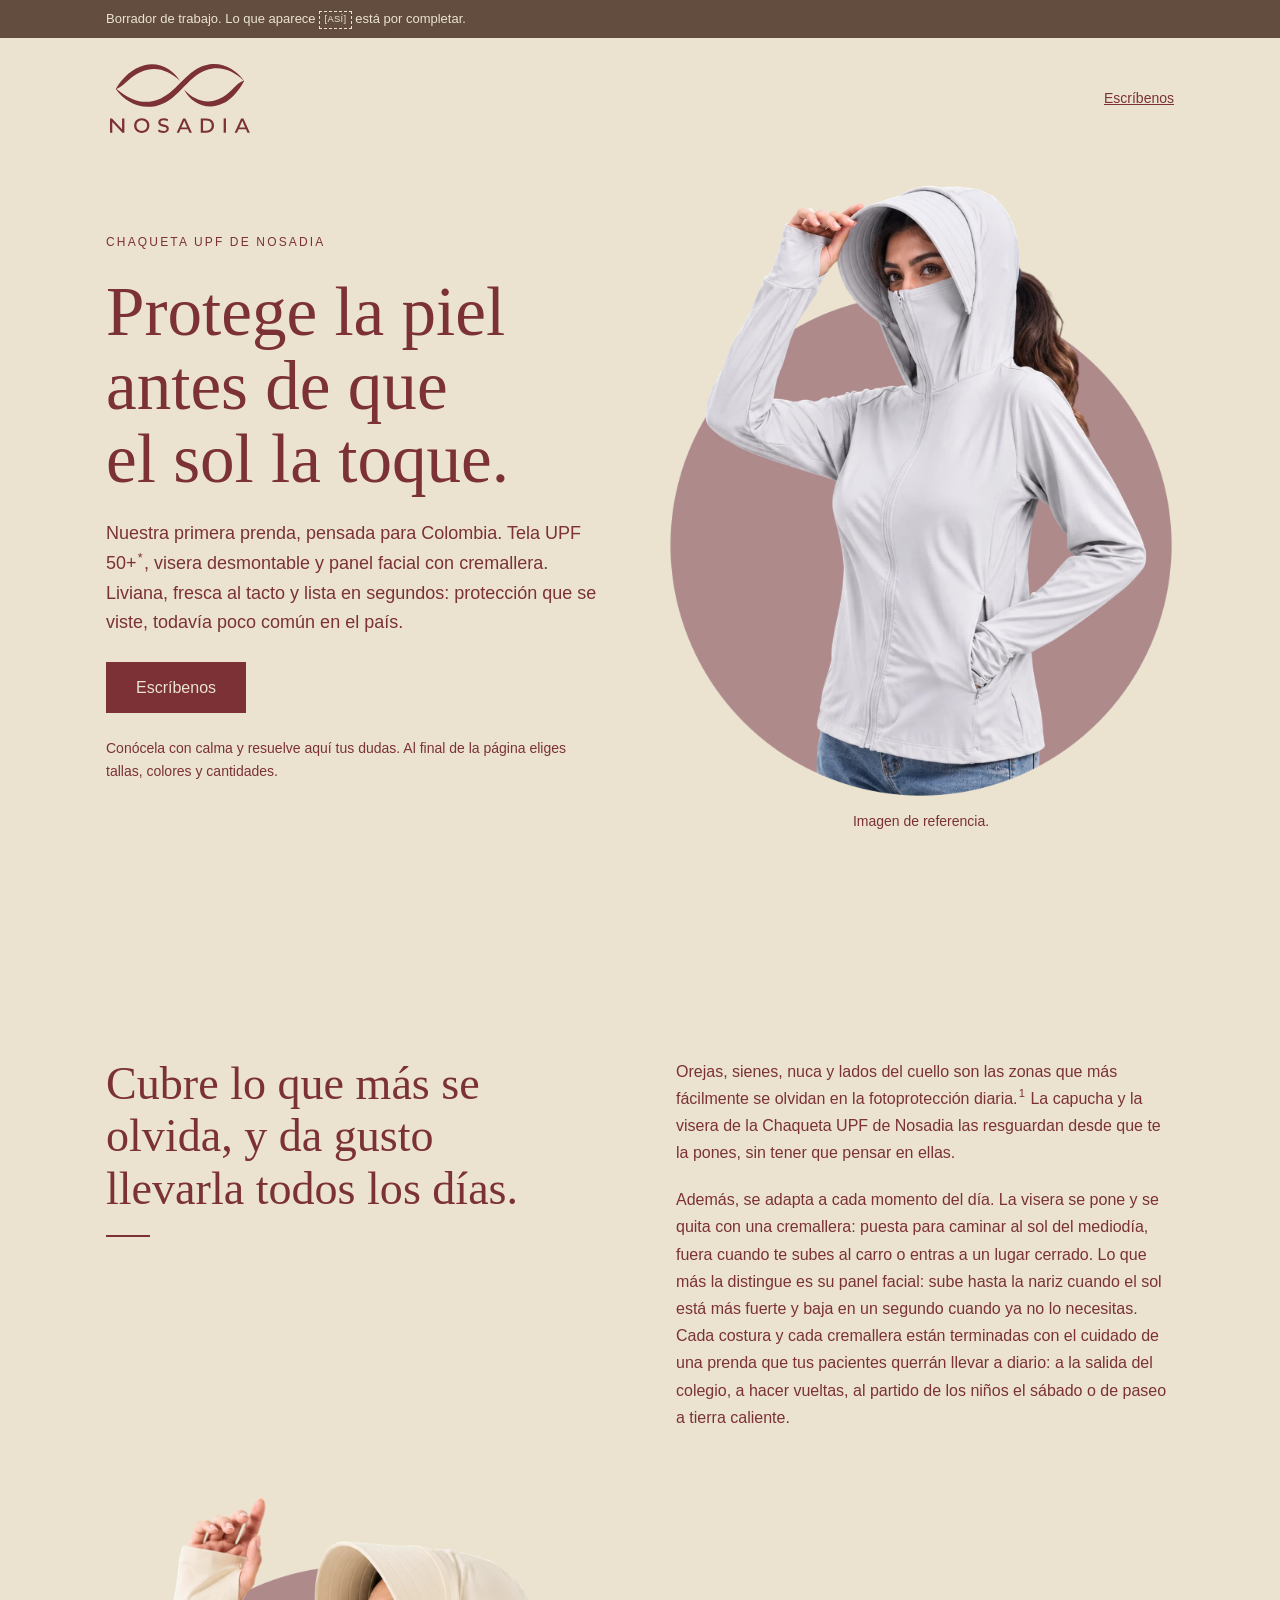
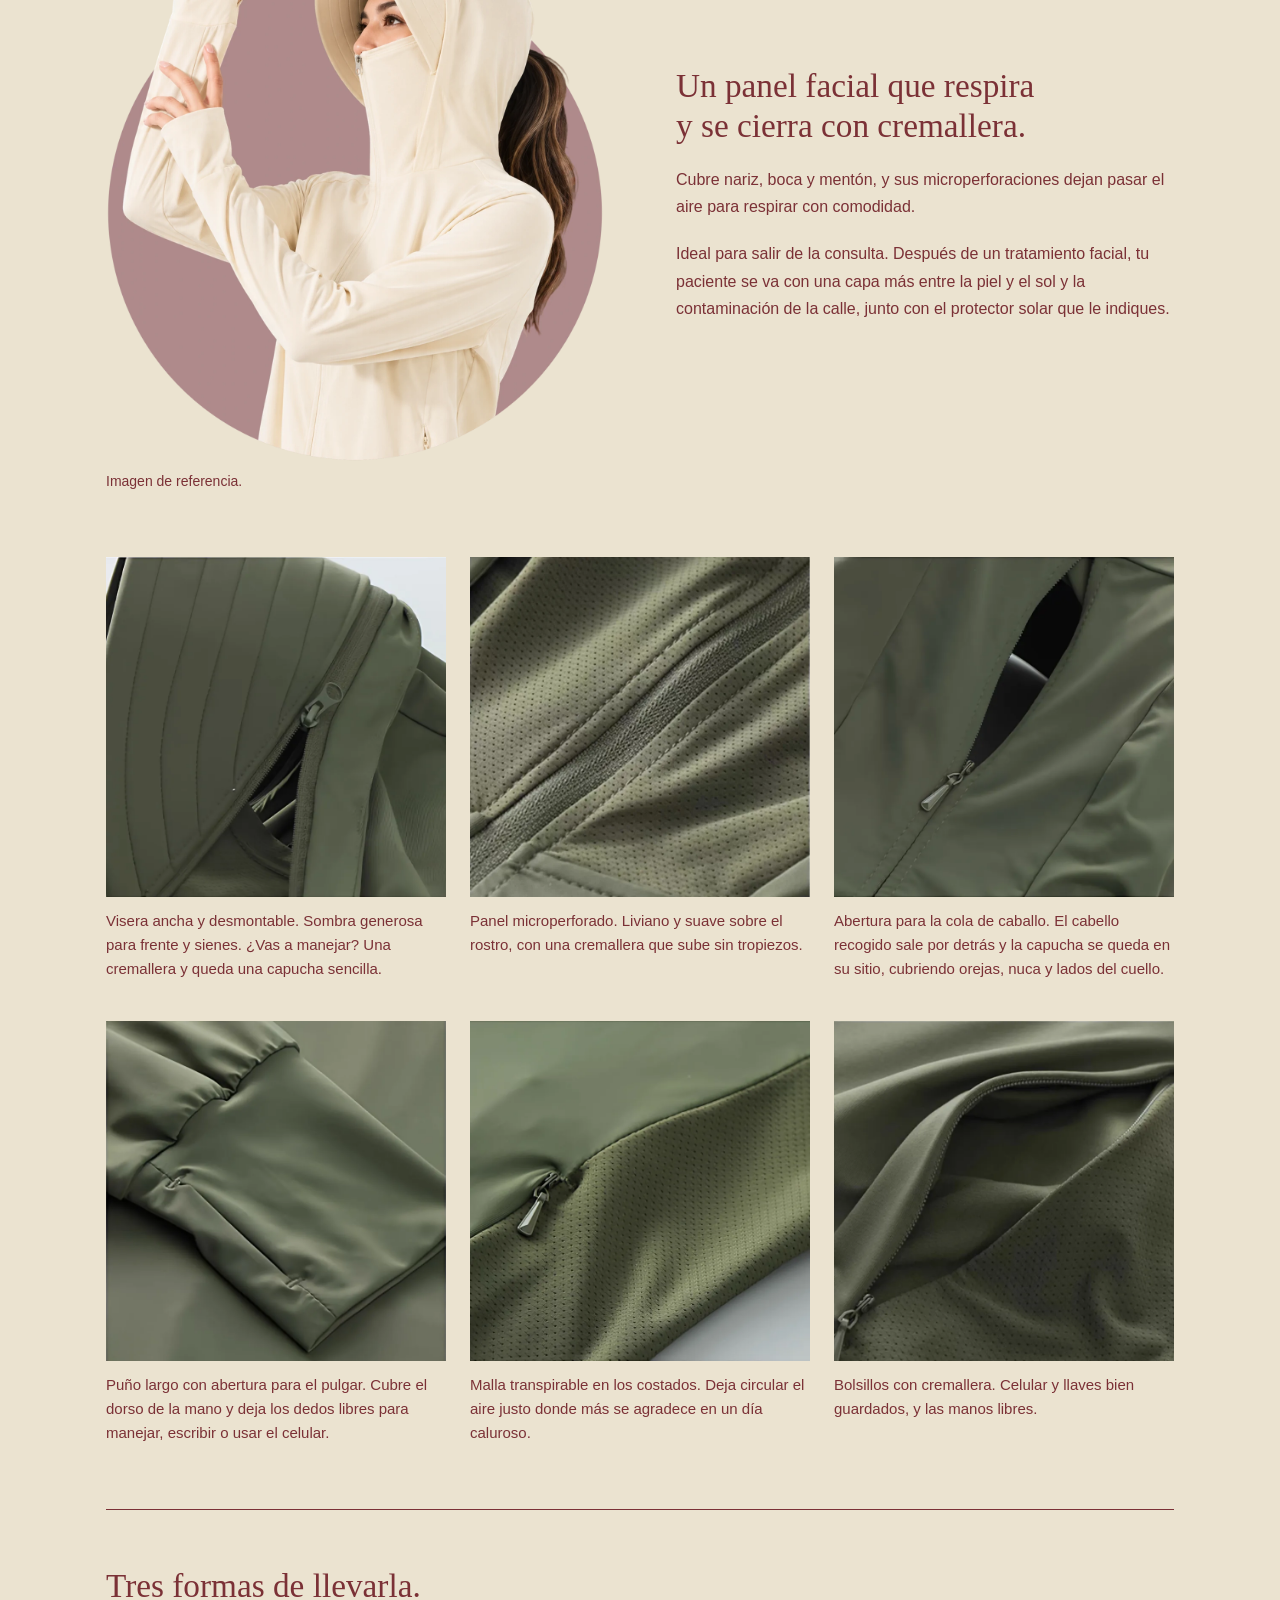
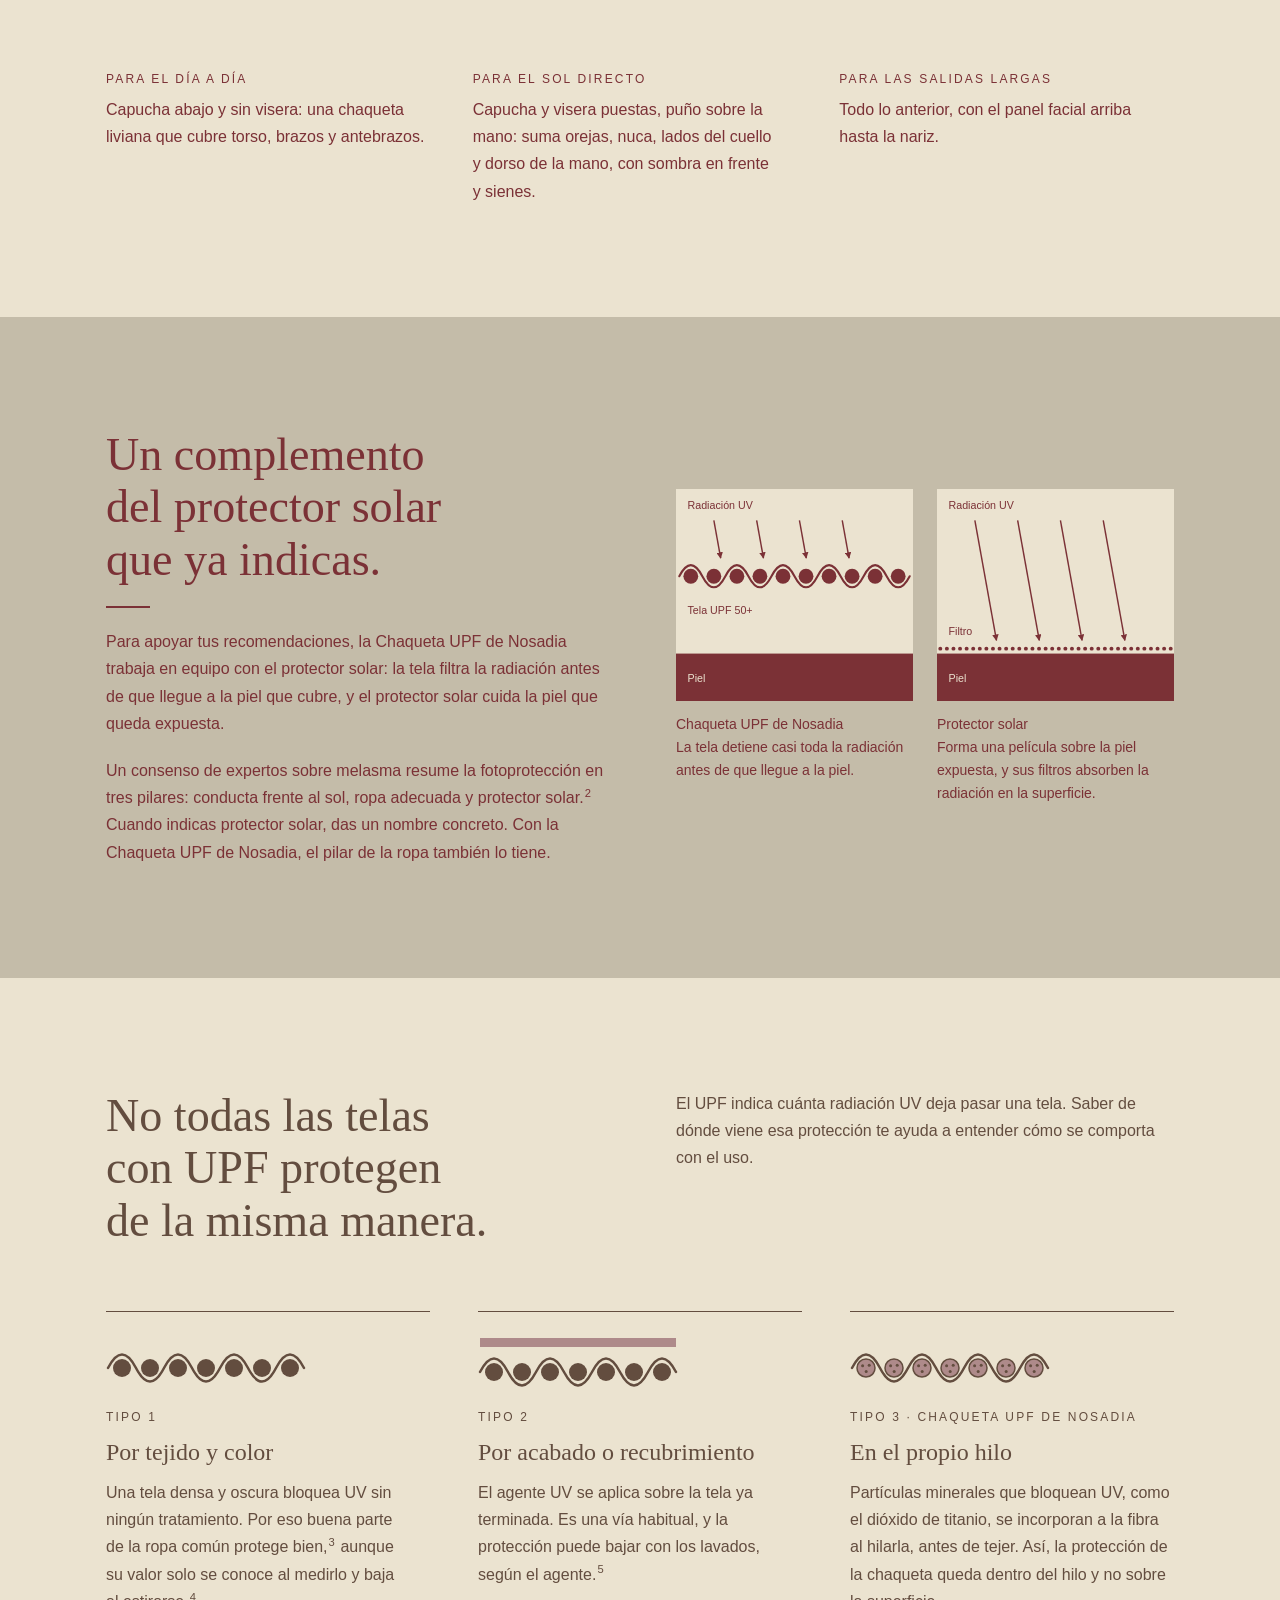
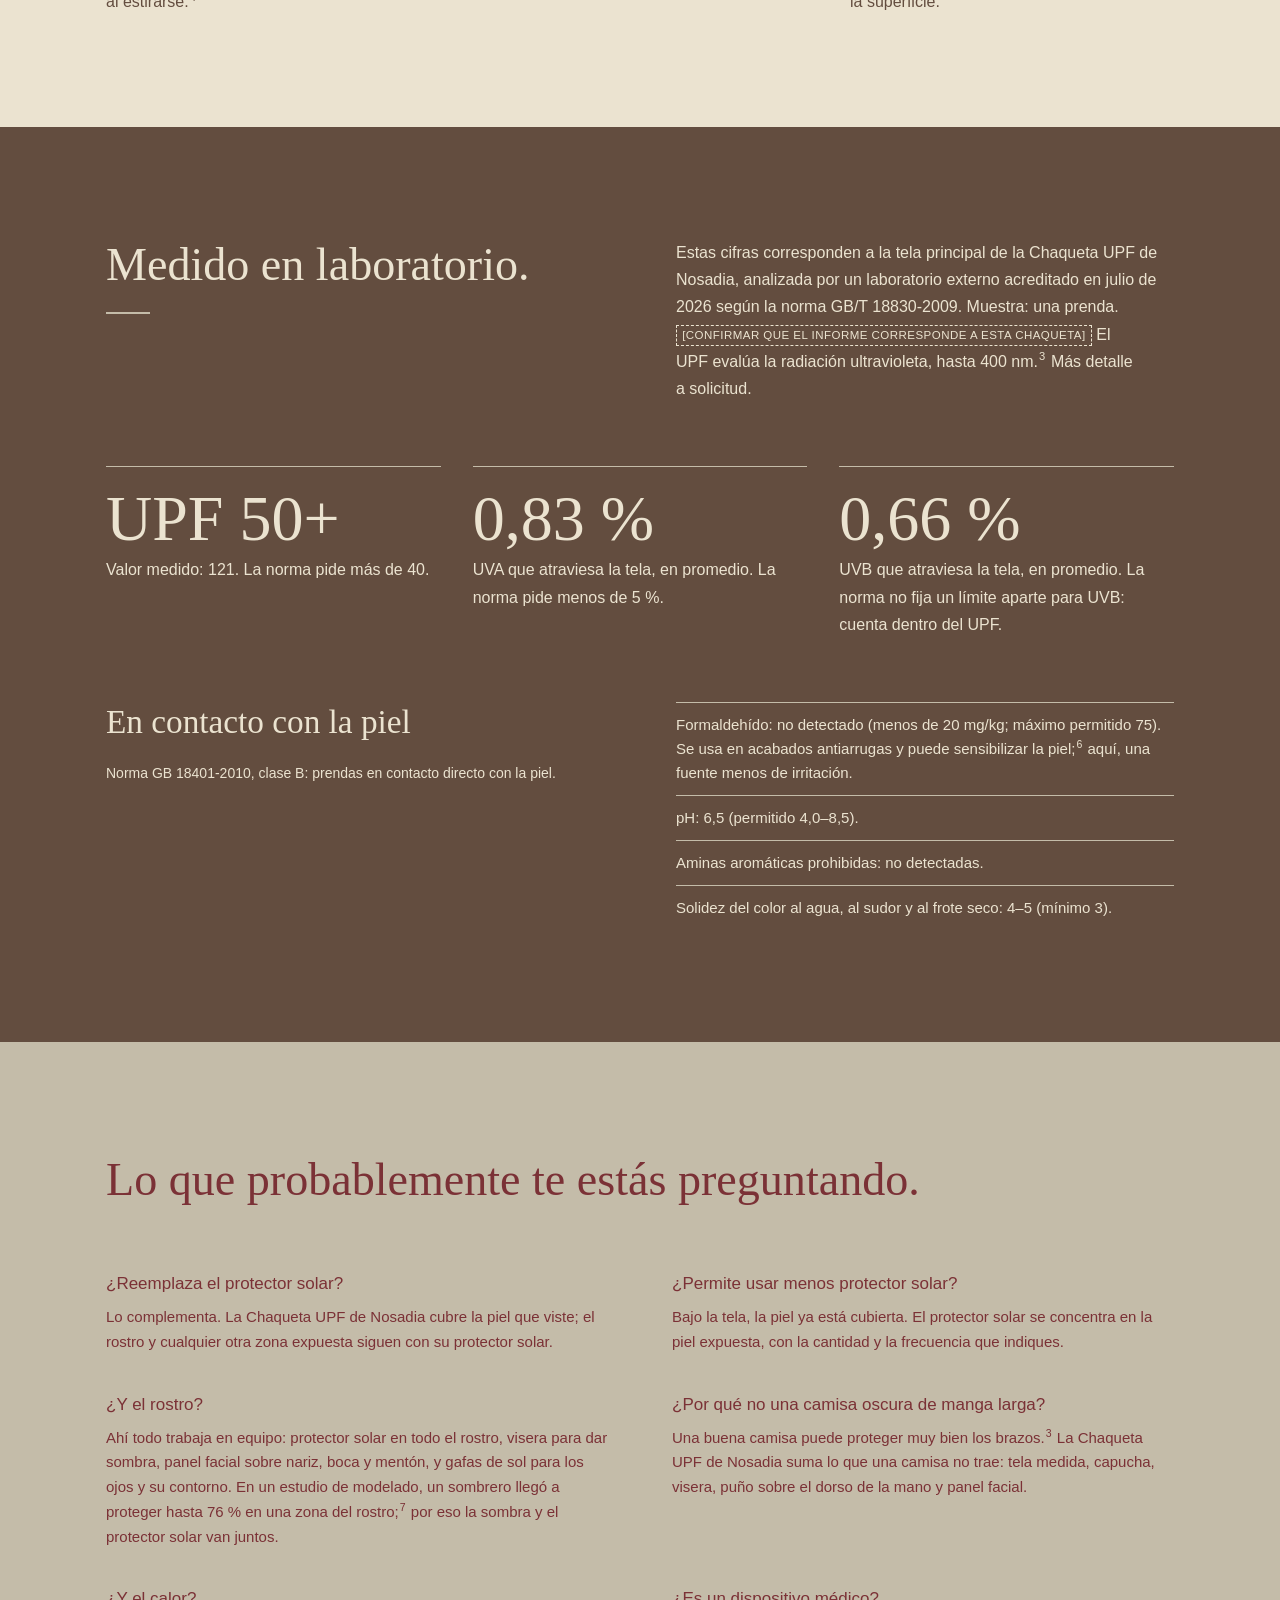
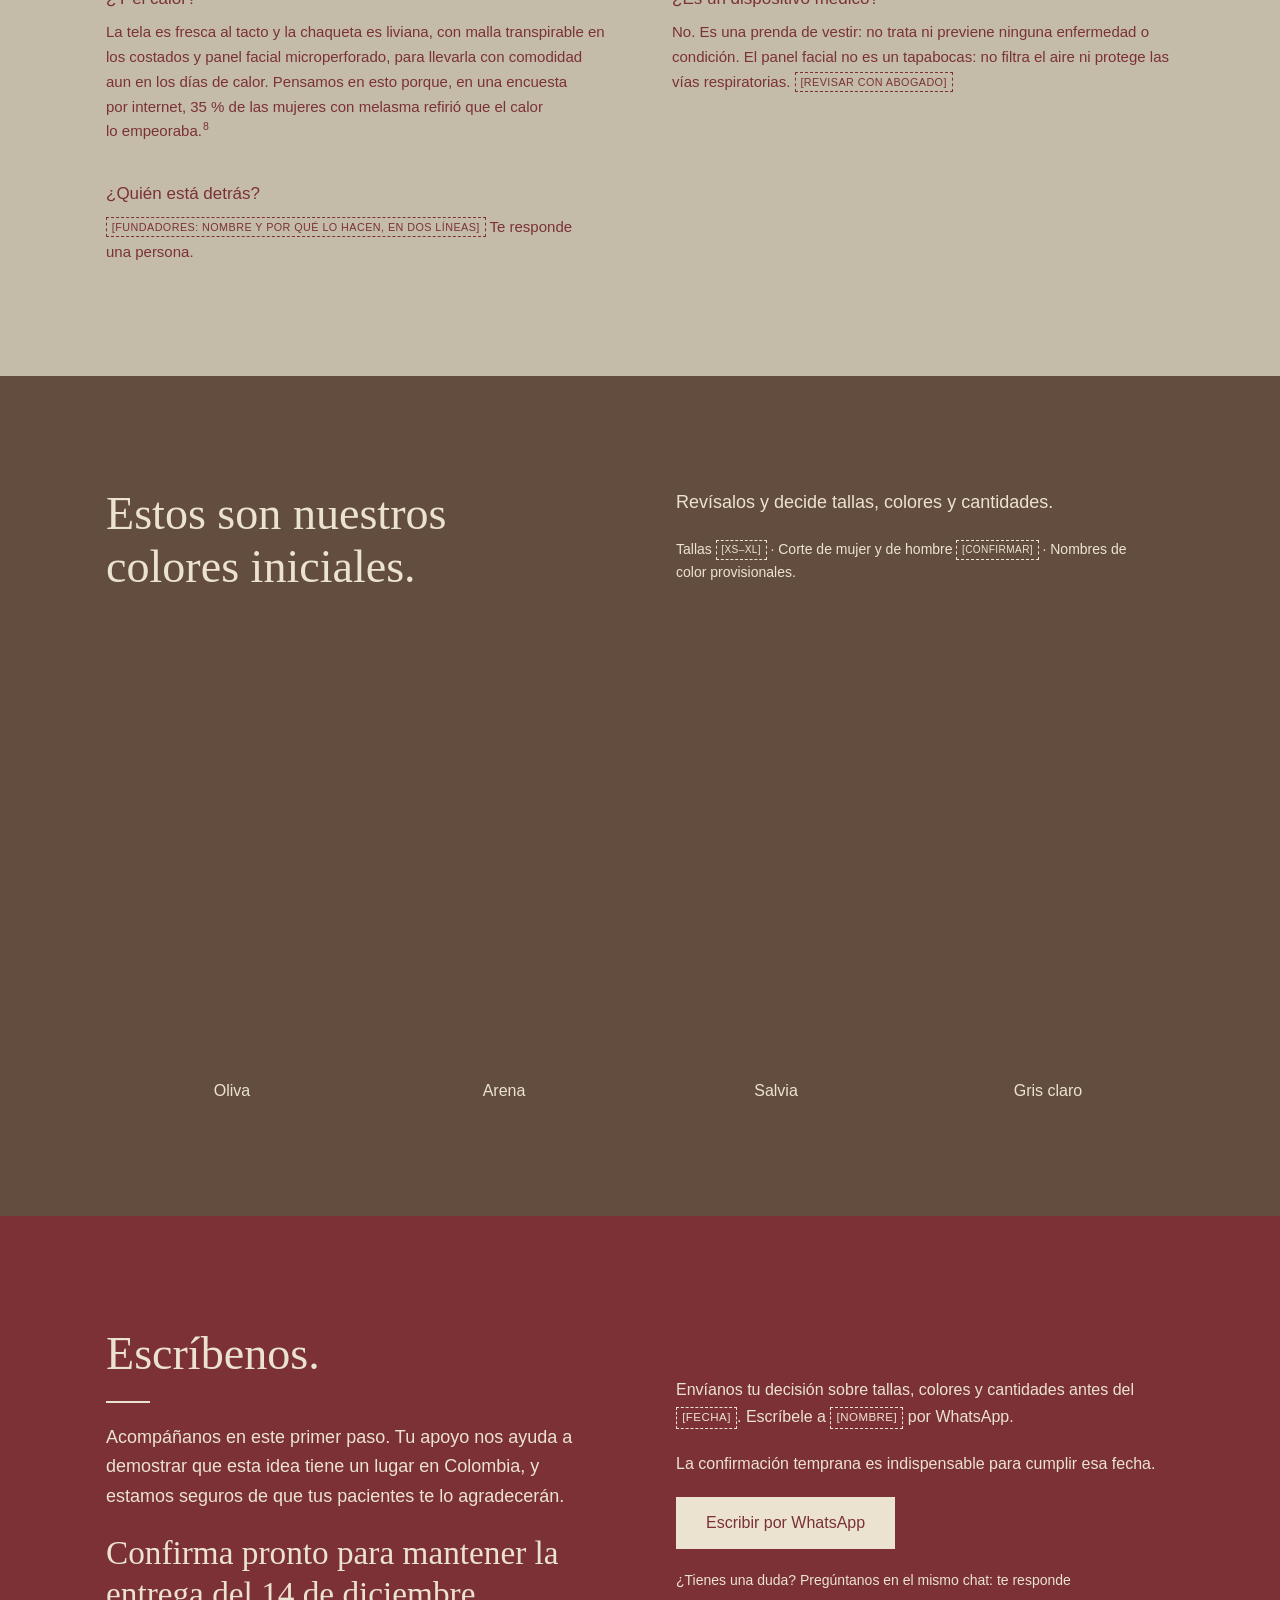
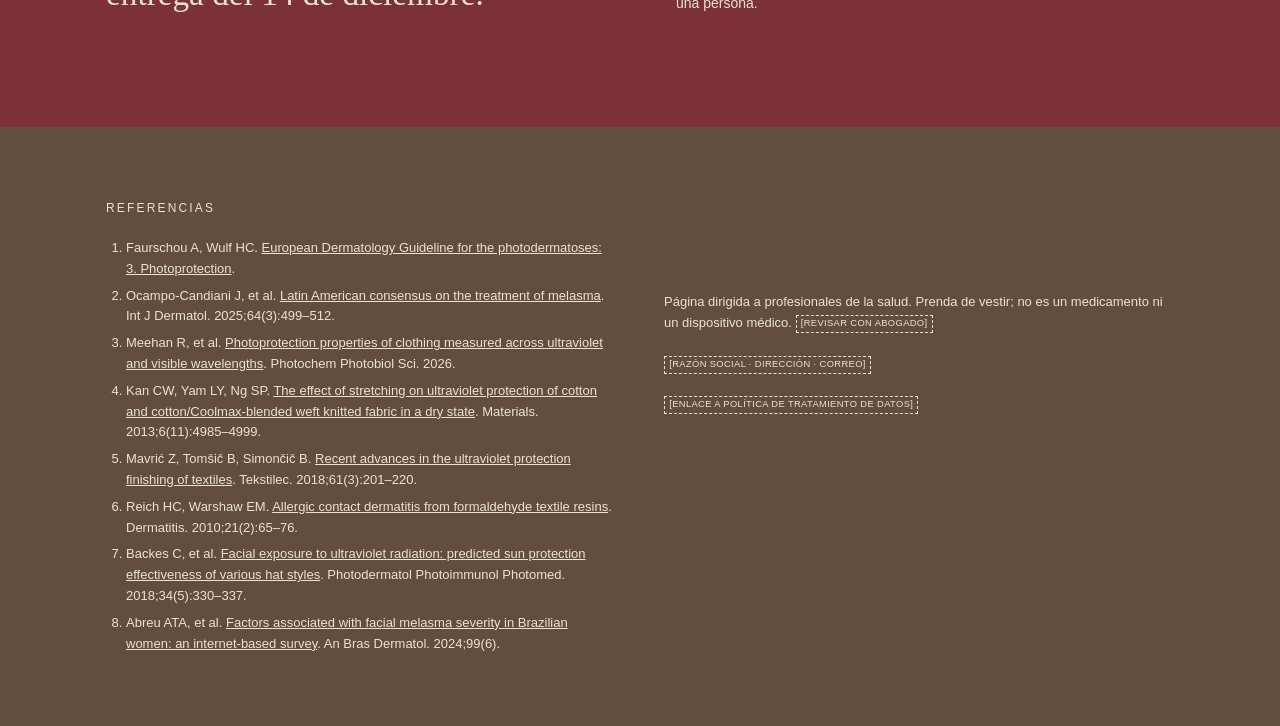
==== commit 997384c0: "Replace the contact form with a WhatsApp button The email form never had a backend. After weighing a" ====
--- a/public/index.html
+++ b/public/index.html
@@ -274,17 +274,14 @@
       <hr class="dash">
       <p class="lead">Acompáñanos en este primer paso. Tu apoyo nos ayuda a demostrar que esta idea tiene un lugar en Colombia, y estamos seguros de que tus pacientes te lo agradecerán.</p>
       <p class="deadline">Confirma pronto para mantener la entrega del 14 de diciembre.</p>
-      <p class="measure">Envíanos tu decisión sobre tallas, colores y cantidades antes del <span class="tbc">[FECHA]</span> y avísale a <span class="tbc">[NOMBRE]</span> por correo o WhatsApp: <span class="tbc">[CORREO]</span> · <span class="tbc">[WHATSAPP]</span></p>
+    </div>
+    <div class="stack contact-wa">
+      <p class="measure">Envíanos tu decisión sobre tallas, colores y cantidades antes del <span class="tbc">[FECHA]</span>. Escríbele a <span class="tbc">[NOMBRE]</span> por WhatsApp.</p>
       <p class="measure">La confirmación temprana es indispensable para cumplir esa fecha.</p>
-      <p class="small measure">¿Tienes una duda? Déjanos tu correo y tu pregunta, y te responde una persona.</p>
-    </div>
-    <form aria-label="Formulario de contacto (aún sin conectar)">
-      <p class="inactive">Formulario aún sin conectar: en este borrador no se envía ni se guarda nada. Por ahora, usa el correo o WhatsApp.</p>
-      <div><label class="lab" for="f-mail">Correo</label><input class="field" id="f-mail" type="email" autocomplete="off" required></div>
-      <div><label class="lab" for="f-text">Tu solicitud</label><textarea class="field" id="f-text" rows="5" placeholder="Tallas, colores y cantidades, o tu pregunta" required></textarea></div>
-      <label class="consent" for="f-ok"><input id="f-ok" type="checkbox" required><span>Autorizo a <span class="tbc">[RESPONSABLE]</span> a usar mis datos para responder a esta solicitud, según su política de datos <span class="tbc">[ENLACE]</span> (Ley 1581 de 2012).</span></label>
-      <button class="submit" type="button" aria-disabled="true">Enviar solicitud</button>
-    </form>
+      <!-- wa.me link: country code and number as digits only (no +, spaces or dashes). The text= part is the message WhatsApp pre-types for the doctor. -->
+      <a class="btn" href="https://wa.me/4917655424076?text=Hola%2C%20vengo%20de%20nosadia.com.%20Te%20escribo%20por%20la%20Chaqueta%20UPF%20de%20Nosadia." rel="noopener">Escribir por WhatsApp</a>
+      <p class="small measure">¿Tienes una duda? Pregúntanos en el mismo chat: te responde una persona.</p>
+    </div>
   </div>
 </section>
 
--- a/public/style.css
+++ b/public/style.css
@@ -111,18 +111,12 @@
 .qa h3{font-size:17px;font-weight:500;margin-bottom:6px}
 .qa p{font-size:15px;line-height:1.65}
 
-/* Contact */
-form{display:flex;flex-direction:column;gap:18px}
-.lab{display:block;margin-bottom:6px;font-size:14px;font-weight:500}
-.field{width:100%;min-height:50px;padding:12px 14px;background:var(--ivory);color:var(--burgundy);border:1px solid var(--ivory);border-radius:0;font:inherit;font-size:16px}
-textarea.field{min-height:150px;resize:vertical}
-.consent{display:flex;gap:10px;align-items:flex-start;font-size:13px;line-height:1.6}
-.consent input{appearance:none;-webkit-appearance:none;width:20px;height:20px;flex:none;margin:1px 0 0;background:var(--ivory);border:1px solid var(--ivory);border-radius:0;cursor:pointer}
-.consent input:checked{box-shadow:inset 0 0 0 4px var(--ivory);background:var(--burgundy)}
-.field::placeholder{color:var(--cocoa);opacity:.75}
+/* Contact: one WhatsApp button, ivory on the burgundy ground */
 .deadline{font-family:var(--serif);font-size:clamp(1.5rem,2.6vw,2.1rem);line-height:1.25}
-.submit{background:var(--ivory);color:var(--burgundy);border:0;padding:13px 30px;font:inherit;font-weight:500;min-height:50px;cursor:not-allowed;align-self:flex-start}
-.inactive{font-size:13px;line-height:1.5;border:1px dashed currentColor;padding:9px 12px}
+.contact-wa{align-self:end}
+.r-contact .btn{background:var(--ivory);color:var(--burgundy)}
+.r-contact .btn:hover{background:var(--oatmeal)}
+.r-contact .btn:focus-visible{outline-color:var(--ivory)}
 
 /* Footer */
 .site-foot{background:var(--cocoa);color:var(--ivory)}
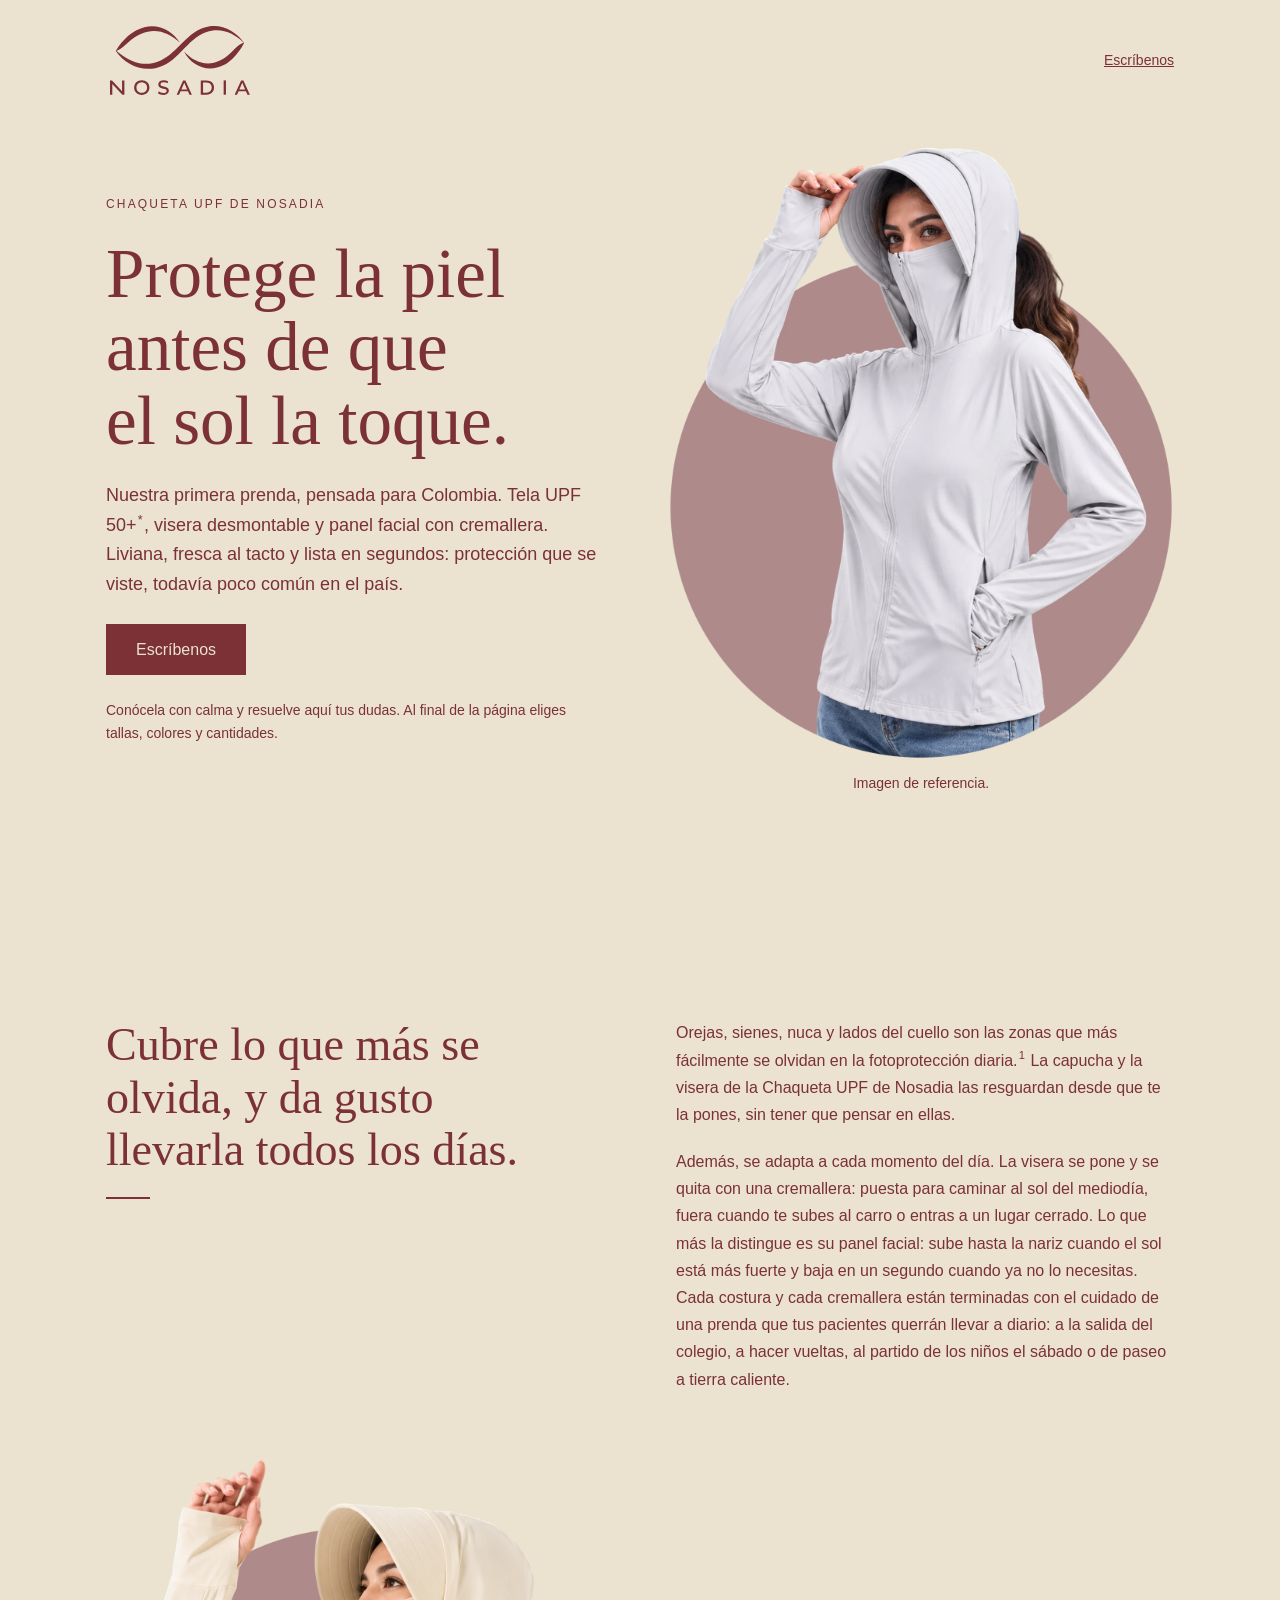
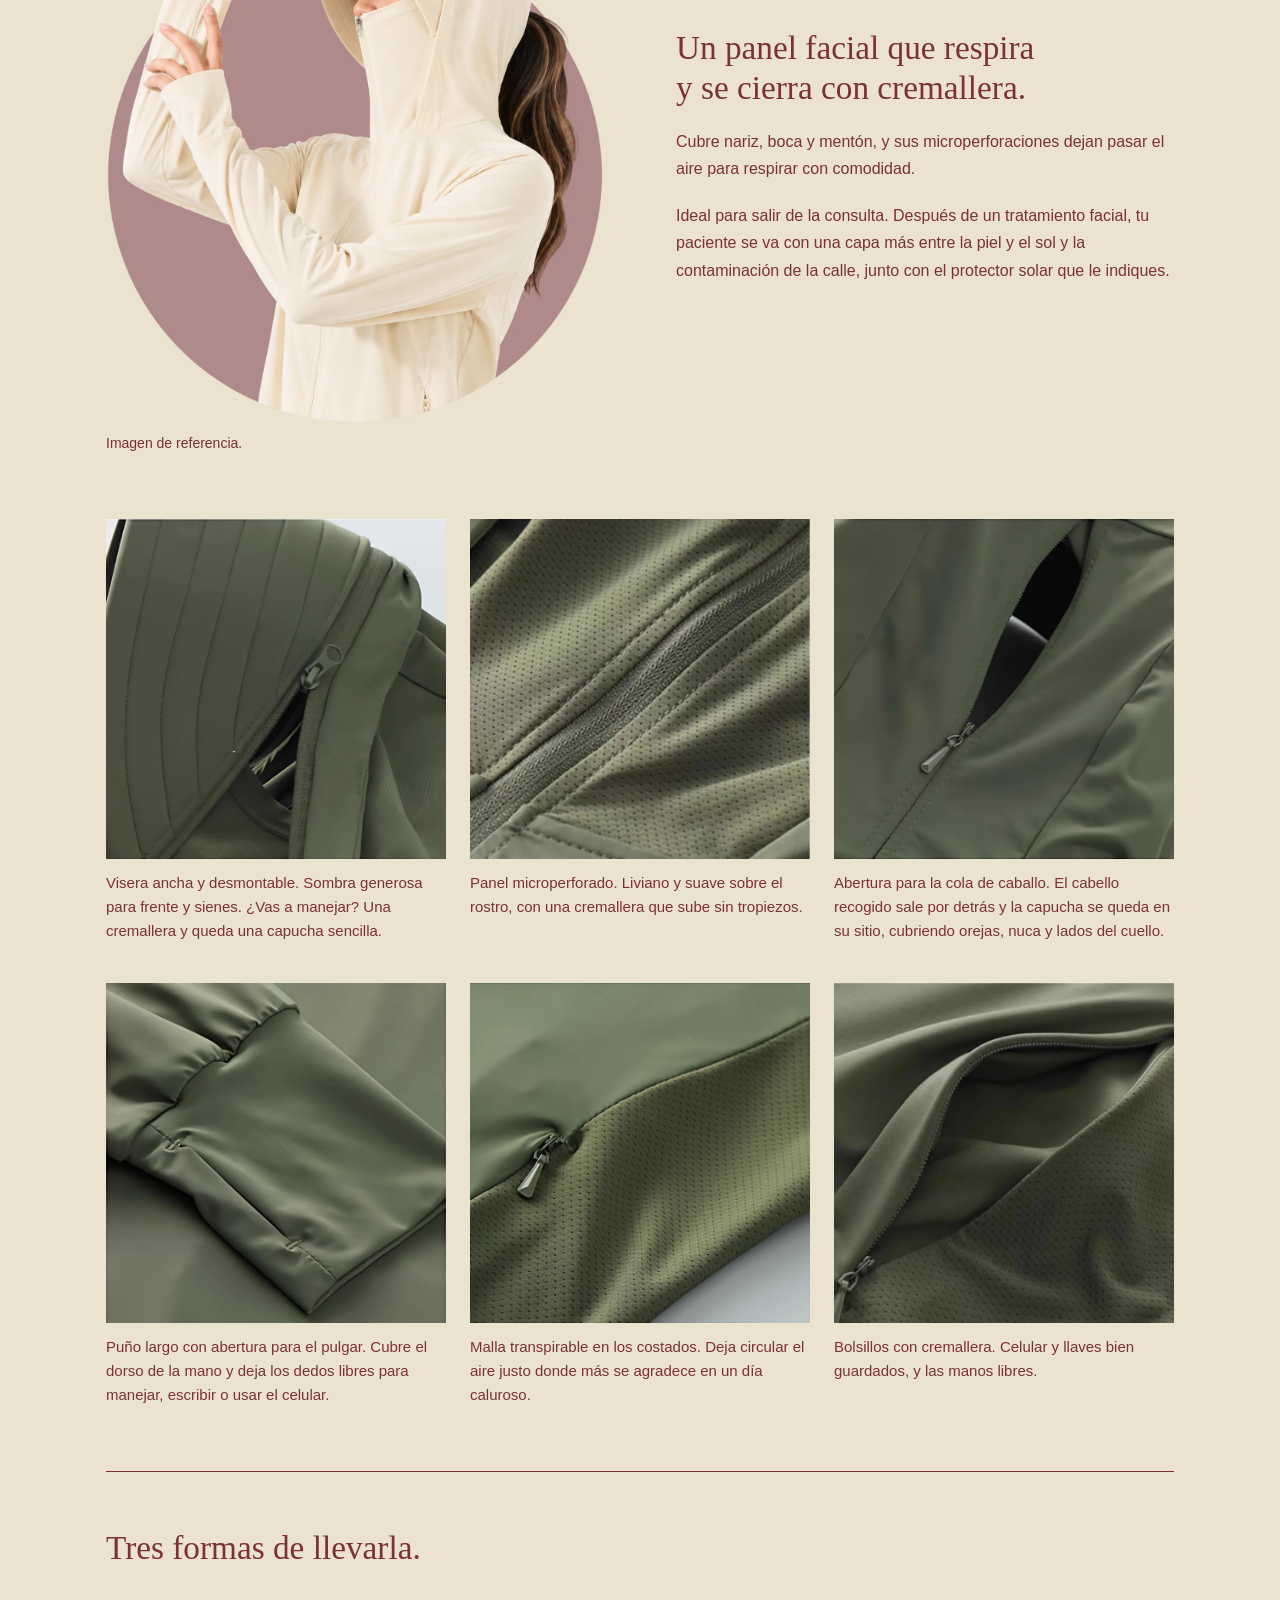
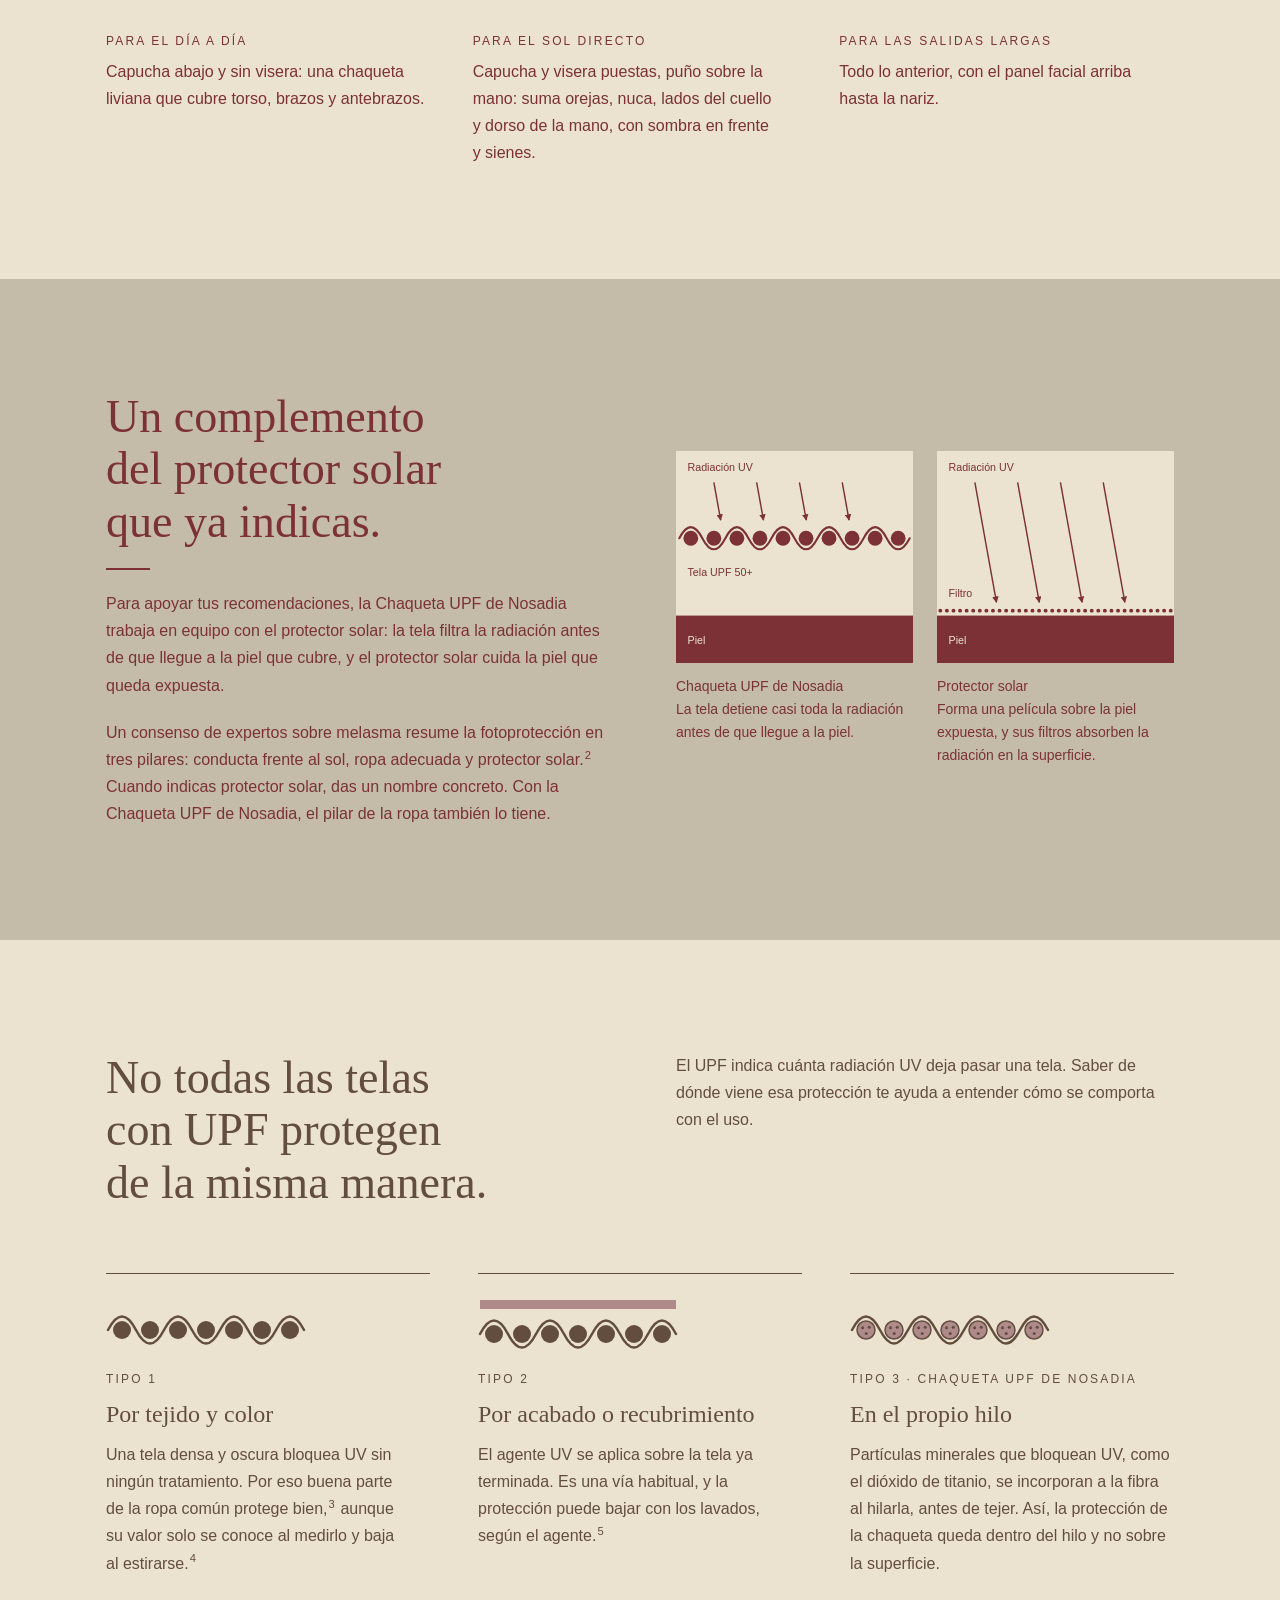
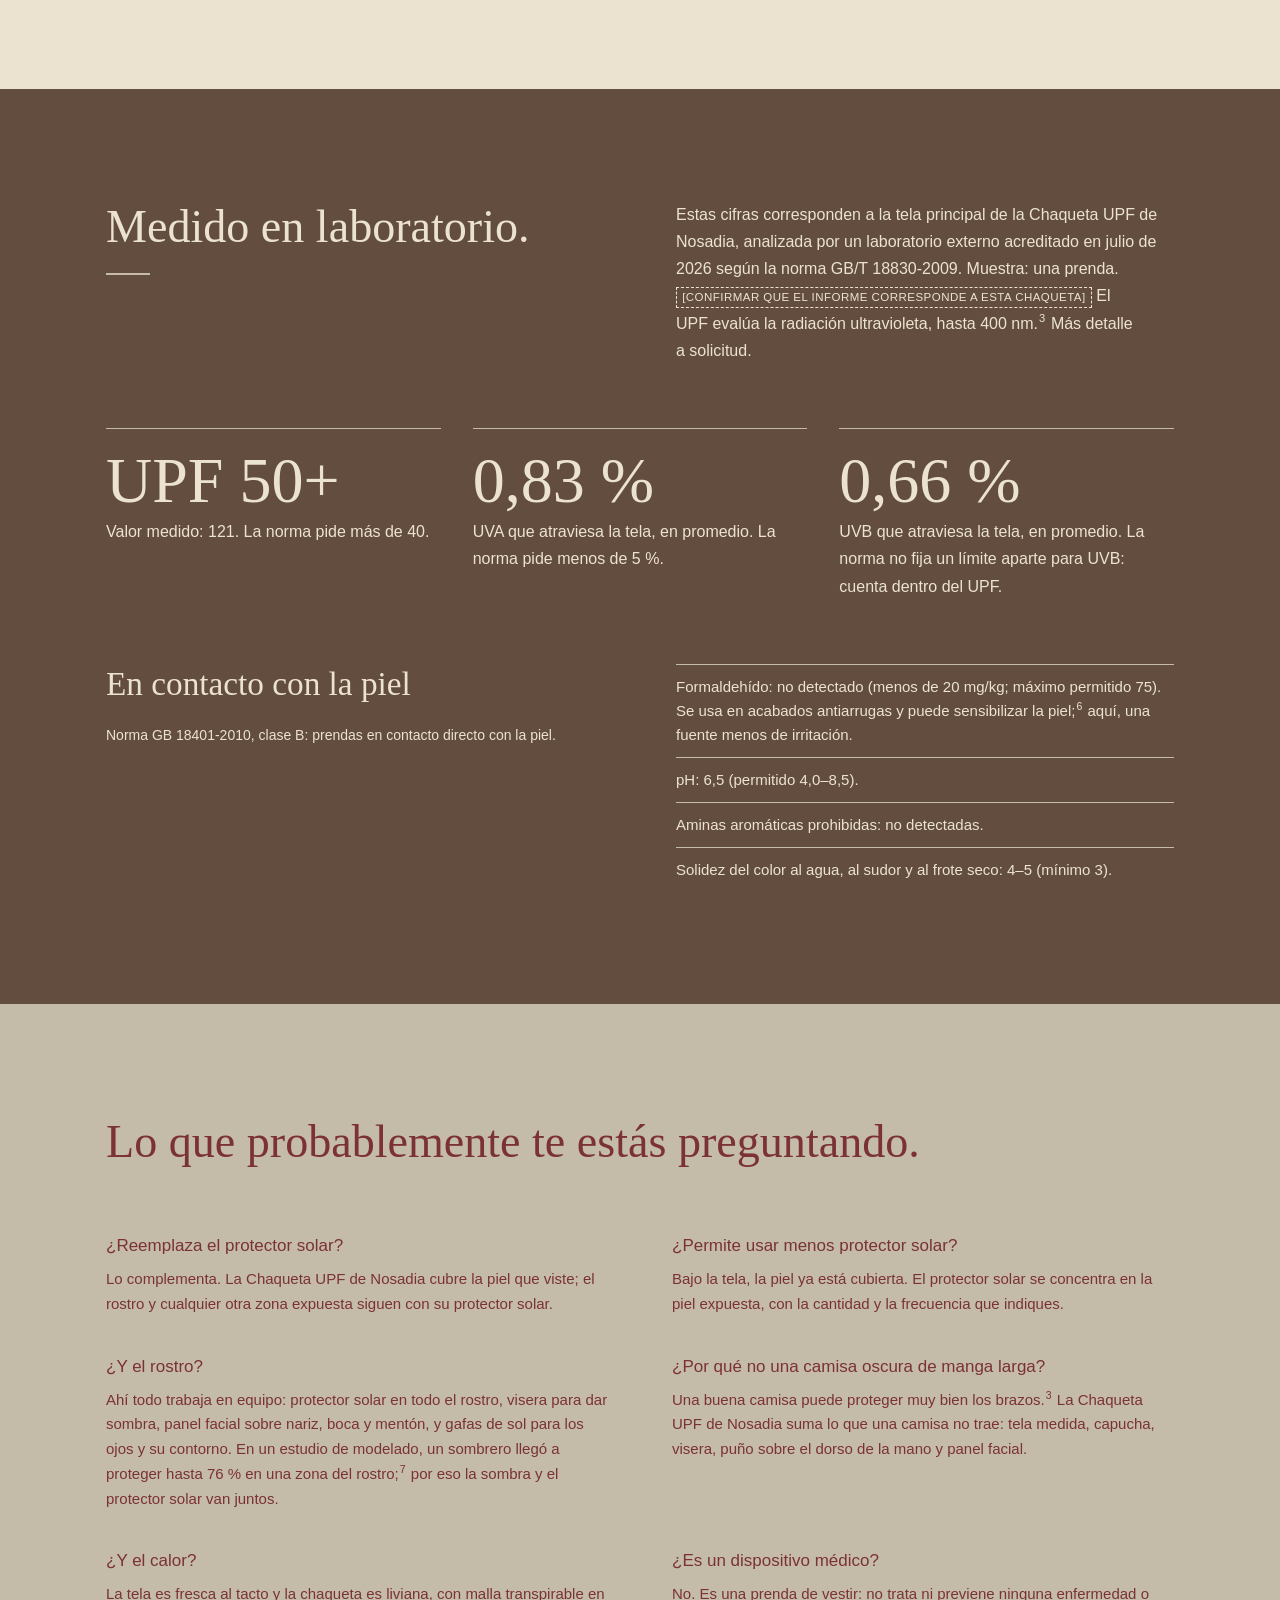
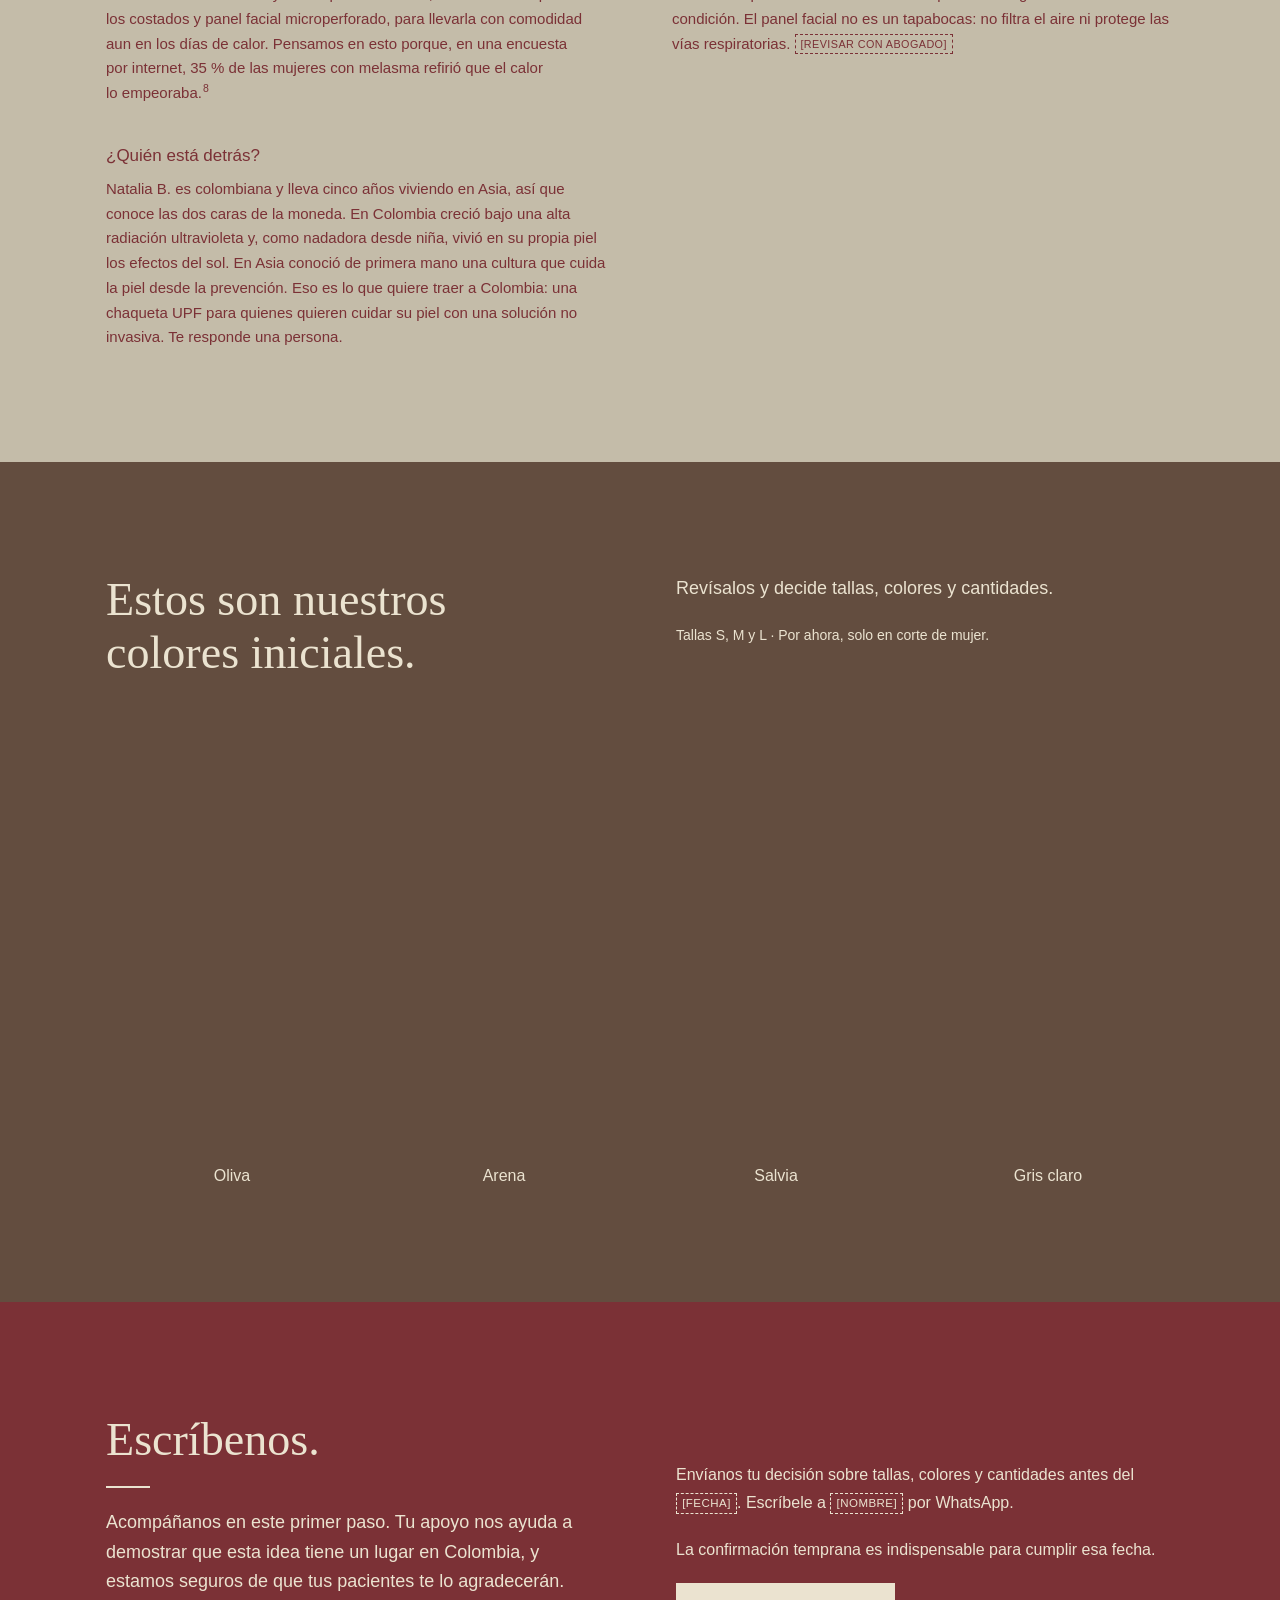
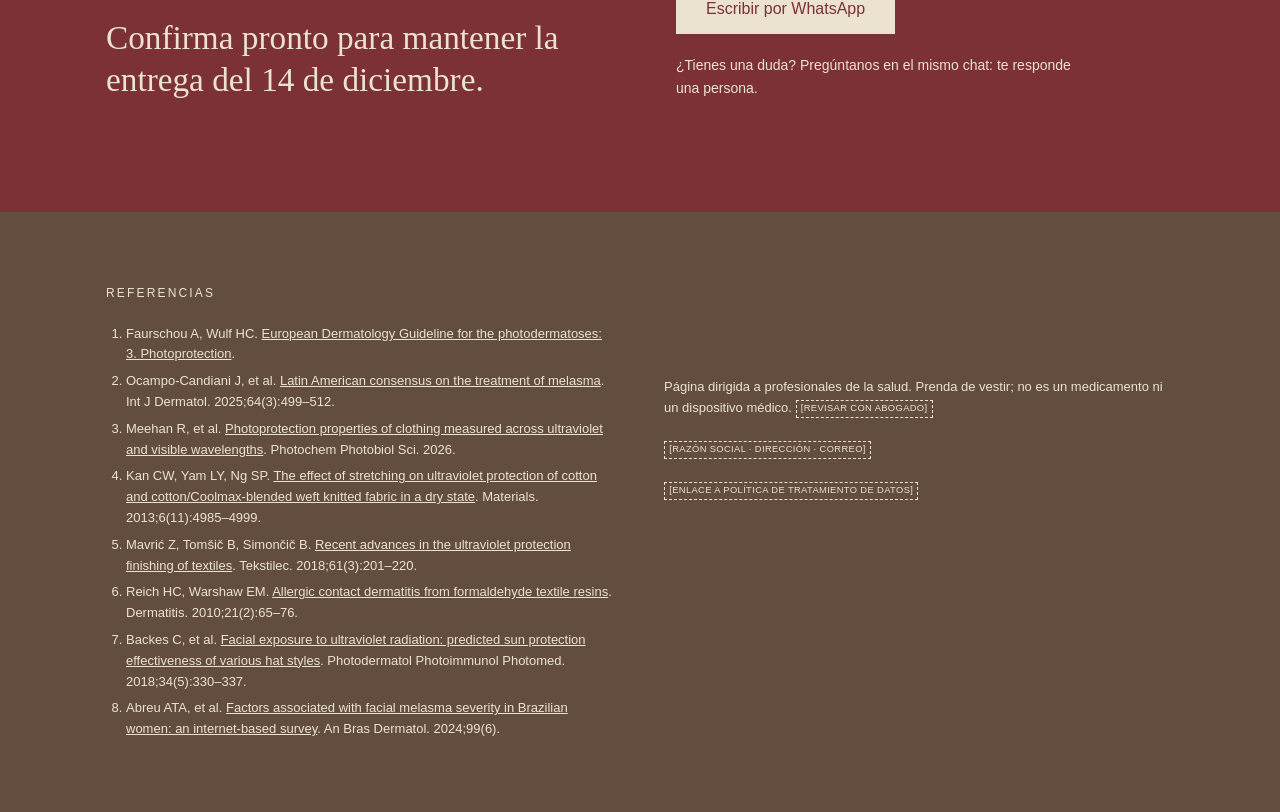
==== commit e7f6d682: "Apply the fourth review list: no draft labels, sizes, founder story - Remove the draft banner and "B" ====
--- a/public/index.html
+++ b/public/index.html
@@ -5,8 +5,8 @@
 <meta name="viewport" content="width=device-width, initial-scale=1">
 <meta http-equiv="Content-Security-Policy" content="default-src 'none'; style-src 'self' https://fonts.googleapis.com; font-src https://fonts.gstatic.com; img-src 'self'; base-uri 'none'; form-action 'none'">
 <meta name="robots" content="noindex,nofollow,noarchive">
-<title>Chaqueta UPF de Nosadia · Borrador</title>
-<meta name="description" content="Borrador de trabajo. Chaqueta UPF de Nosadia, nuestra primera prenda, pensada para Colombia: tela UPF 50+, visera desmontable y panel facial con cremallera.">
+<title>Chaqueta UPF de Nosadia</title>
+<meta name="description" content="Chaqueta UPF de Nosadia, nuestra primera prenda, pensada para Colombia: tela UPF 50+, visera desmontable y panel facial con cremallera.">
 <meta property="og:title" content="Chaqueta UPF de Nosadia">
 <meta property="og:description" content="Protege la piel antes de que el sol la toque. Nuestra primera prenda, pensada para Colombia: tela UPF 50+, visera desmontable y panel facial con cremallera.">
 <meta property="og:image" content="https://nosadia.com/og.png">
@@ -23,14 +23,10 @@
 </head>
 <body>
 
-<div class="draft" role="note">
-  <p>Borrador de trabajo. Lo que aparece <span class="tbc">[ASÍ]</span> está por completar.</p>
-</div>
-
 <header class="site-head">
   <a href="#inicio" aria-label="Nosadia, inicio"><img src="img/logo.svg" alt="Nosadia" width="148" height="77"></a>
   <nav aria-label="Principal">
-    <a href="#contacto">Escríbenos</a>
+    <a href="https://wa.me/4917655424076?text=Hola%2C%20vengo%20de%20nosadia.com.%20Te%20escribo%20por%20la%20Chaqueta%20UPF%20de%20Nosadia." rel="noopener">Escríbenos</a>
   </nav>
 </header>
 
@@ -42,7 +38,7 @@
     <p class="label">Chaqueta UPF de Nosadia</p>
     <h1>Protege la piel antes de que el sol la toque.</h1>
     <p class="lead">Nuestra primera prenda, pensada para Colombia. Tela UPF 50+<sup><a href="#datos">*</a></sup>, visera desmontable y panel facial con cremallera. Liviana, fresca al tacto y lista en segundos: protección que se viste, todavía poco común en el país.</p>
-    <a class="btn" href="#contacto">Escríbenos</a>
+    <a class="btn" href="https://wa.me/4917655424076?text=Hola%2C%20vengo%20de%20nosadia.com.%20Te%20escribo%20por%20la%20Chaqueta%20UPF%20de%20Nosadia." rel="noopener">Escríbenos</a>
     <p class="small measure">Conócela con calma y resuelve aquí tus dudas. Al final de la página eliges tallas, colores y cantidades.</p>
   </div>
   <figure class="hero-figure">
@@ -241,7 +237,7 @@
       </div>
       <div>
         <h3>¿Quién está detrás?</h3>
-        <p><span class="tbc">[FUNDADORES: NOMBRE Y POR QUÉ LO HACEN, EN DOS LÍNEAS]</span> Te responde una persona.</p>
+        <p>Natalia B. es colombiana y lleva cinco años viviendo en Asia, así que conoce las dos caras de la moneda. En Colombia creció bajo una alta radiación ultravioleta y, como nadadora desde niña, vivió en su propia piel los efectos del sol. En Asia conoció de primera mano una cultura que cuida la piel desde la prevención. Eso es lo que quiere traer a Colombia: una chaqueta UPF para quienes quieren cuidar su piel con una solución no invasiva. Te responde una persona.</p>
       </div>
     </div>
   </div>
@@ -254,7 +250,7 @@
       <h2 class="h2">Estos son nuestros colores iniciales.</h2>
       <div class="stack">
         <p class="lead">Revísalos y decide tallas, colores y cantidades.</p>
-        <p class="small">Tallas <span class="tbc">[XS–XL]</span> · Corte de mujer y de hombre <span class="tbc">[CONFIRMAR]</span> · Nombres de color provisionales.</p>
+        <p class="small">Tallas S, M y L · Por ahora, solo en corte de mujer.</p>
       </div>
     </div>
     <div class="colours">
--- a/public/style.css
+++ b/public/style.css
@@ -46,10 +46,6 @@
 .r-dark{background:var(--cocoa);color:var(--ivory)}
 .r-dark .dash{color:var(--oatmeal)}
 .r-contact{background:var(--burgundy);color:var(--ivory)}
-
-/* Draft banner */
-.draft{background:var(--cocoa);color:var(--ivory);font-size:13px;line-height:1.5}
-.draft p{max-width:1180px;margin:0 auto;padding:9px var(--pad)}
 
 /* Header */
 .site-head{max-width:1180px;margin:0 auto;padding:22px var(--pad);display:flex;flex-wrap:wrap;gap:10px 28px;align-items:center;justify-content:space-between}
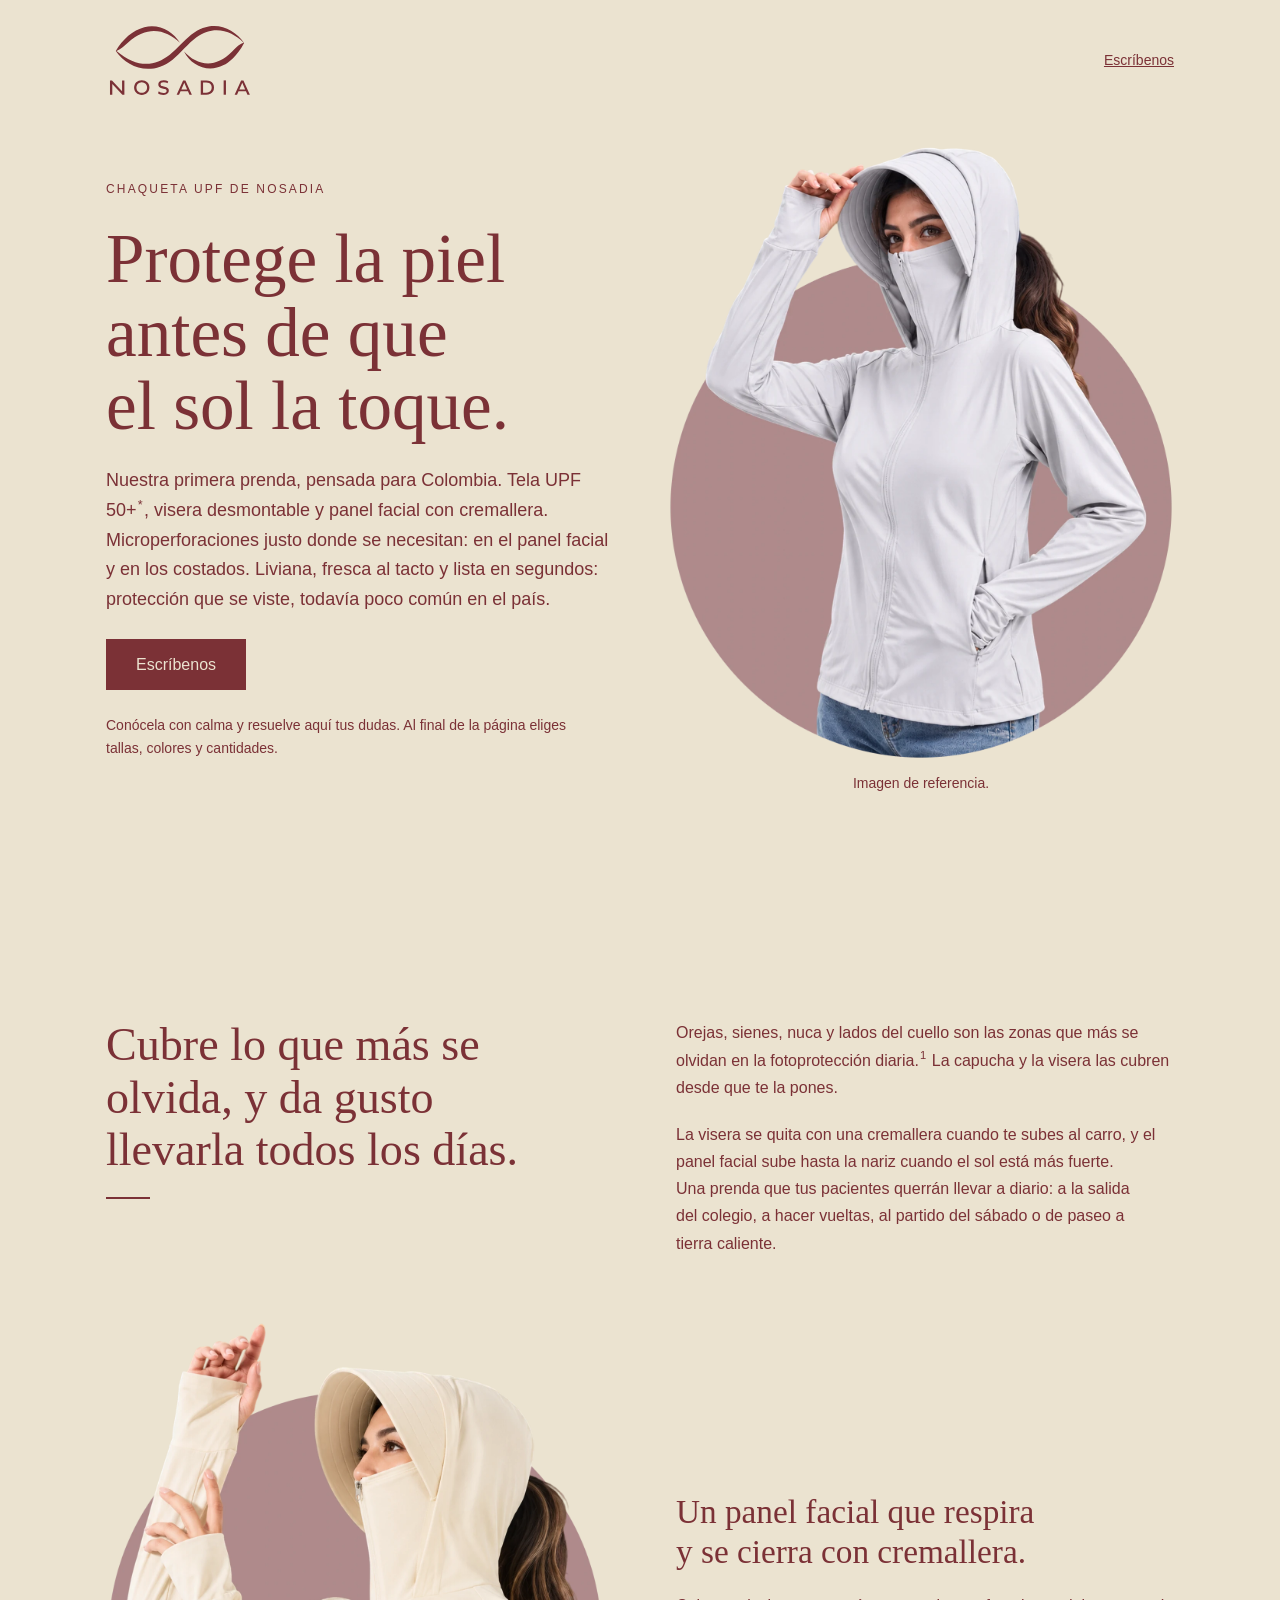
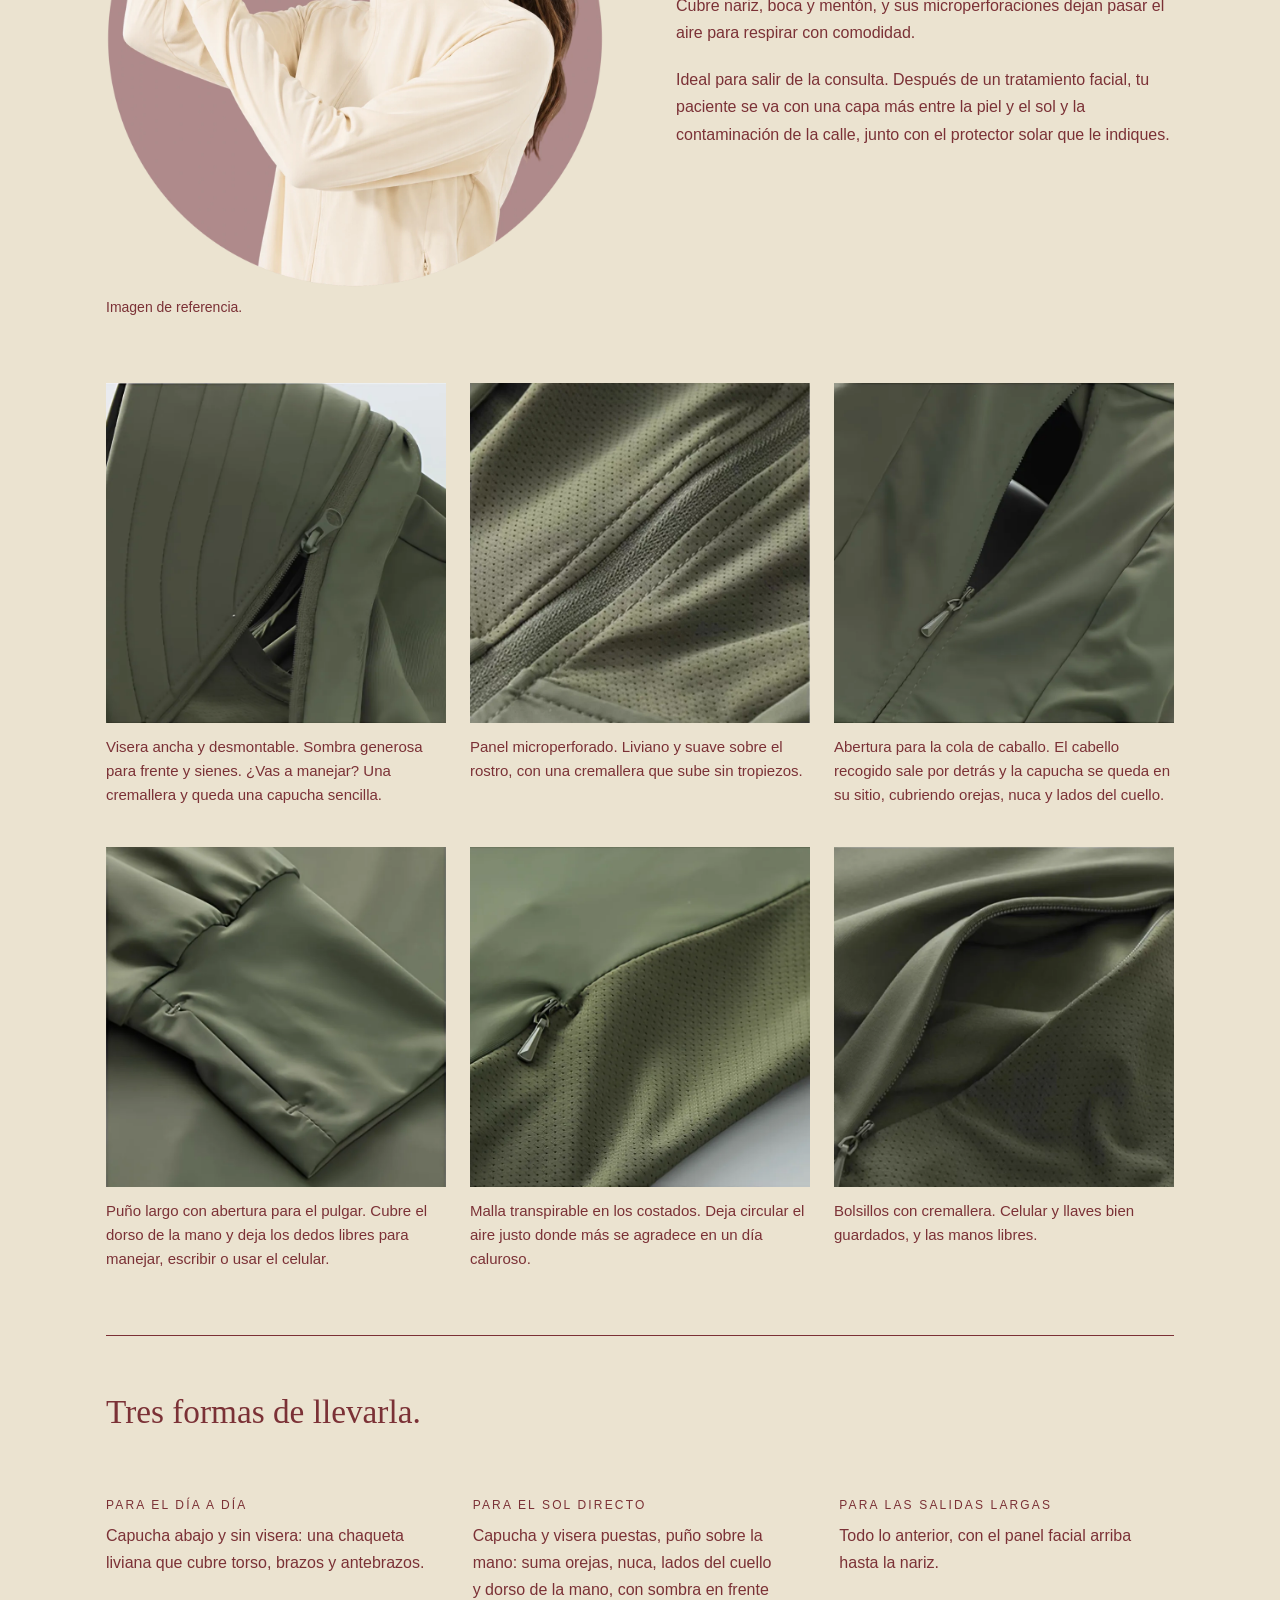
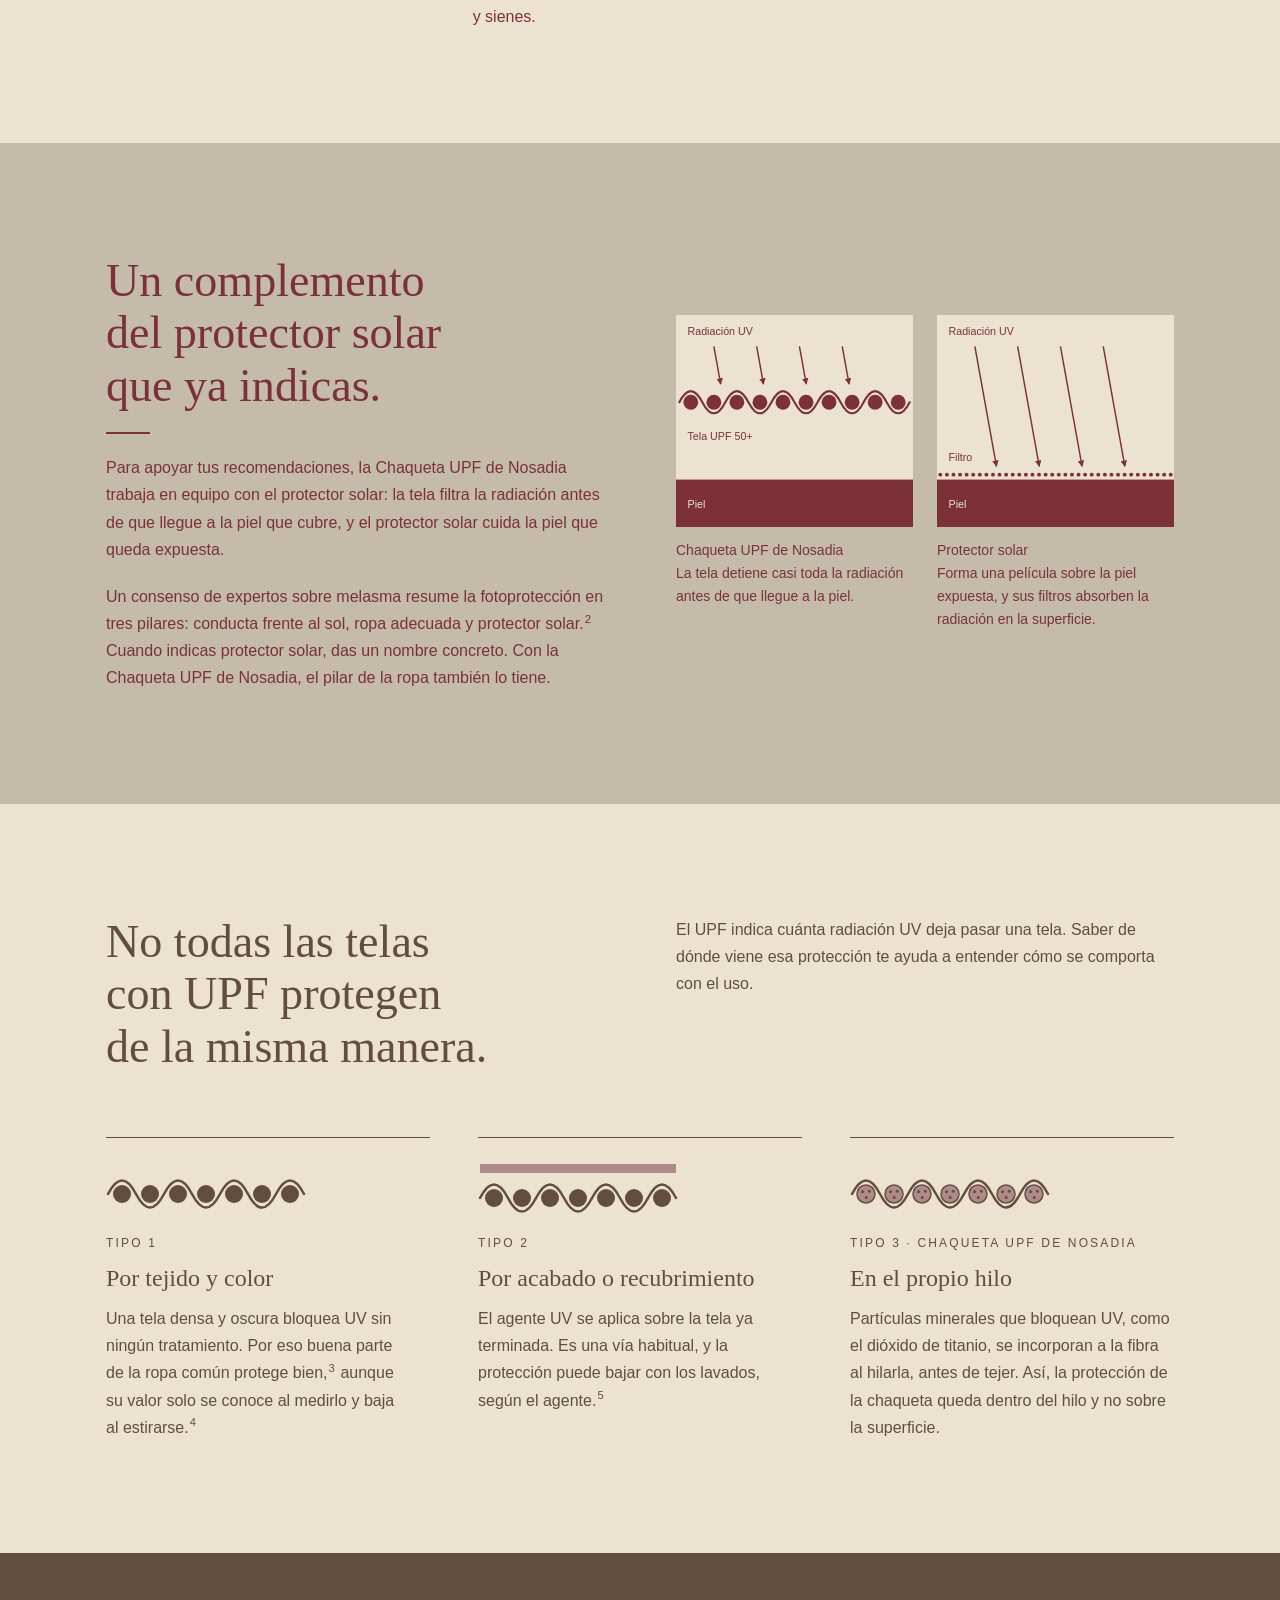
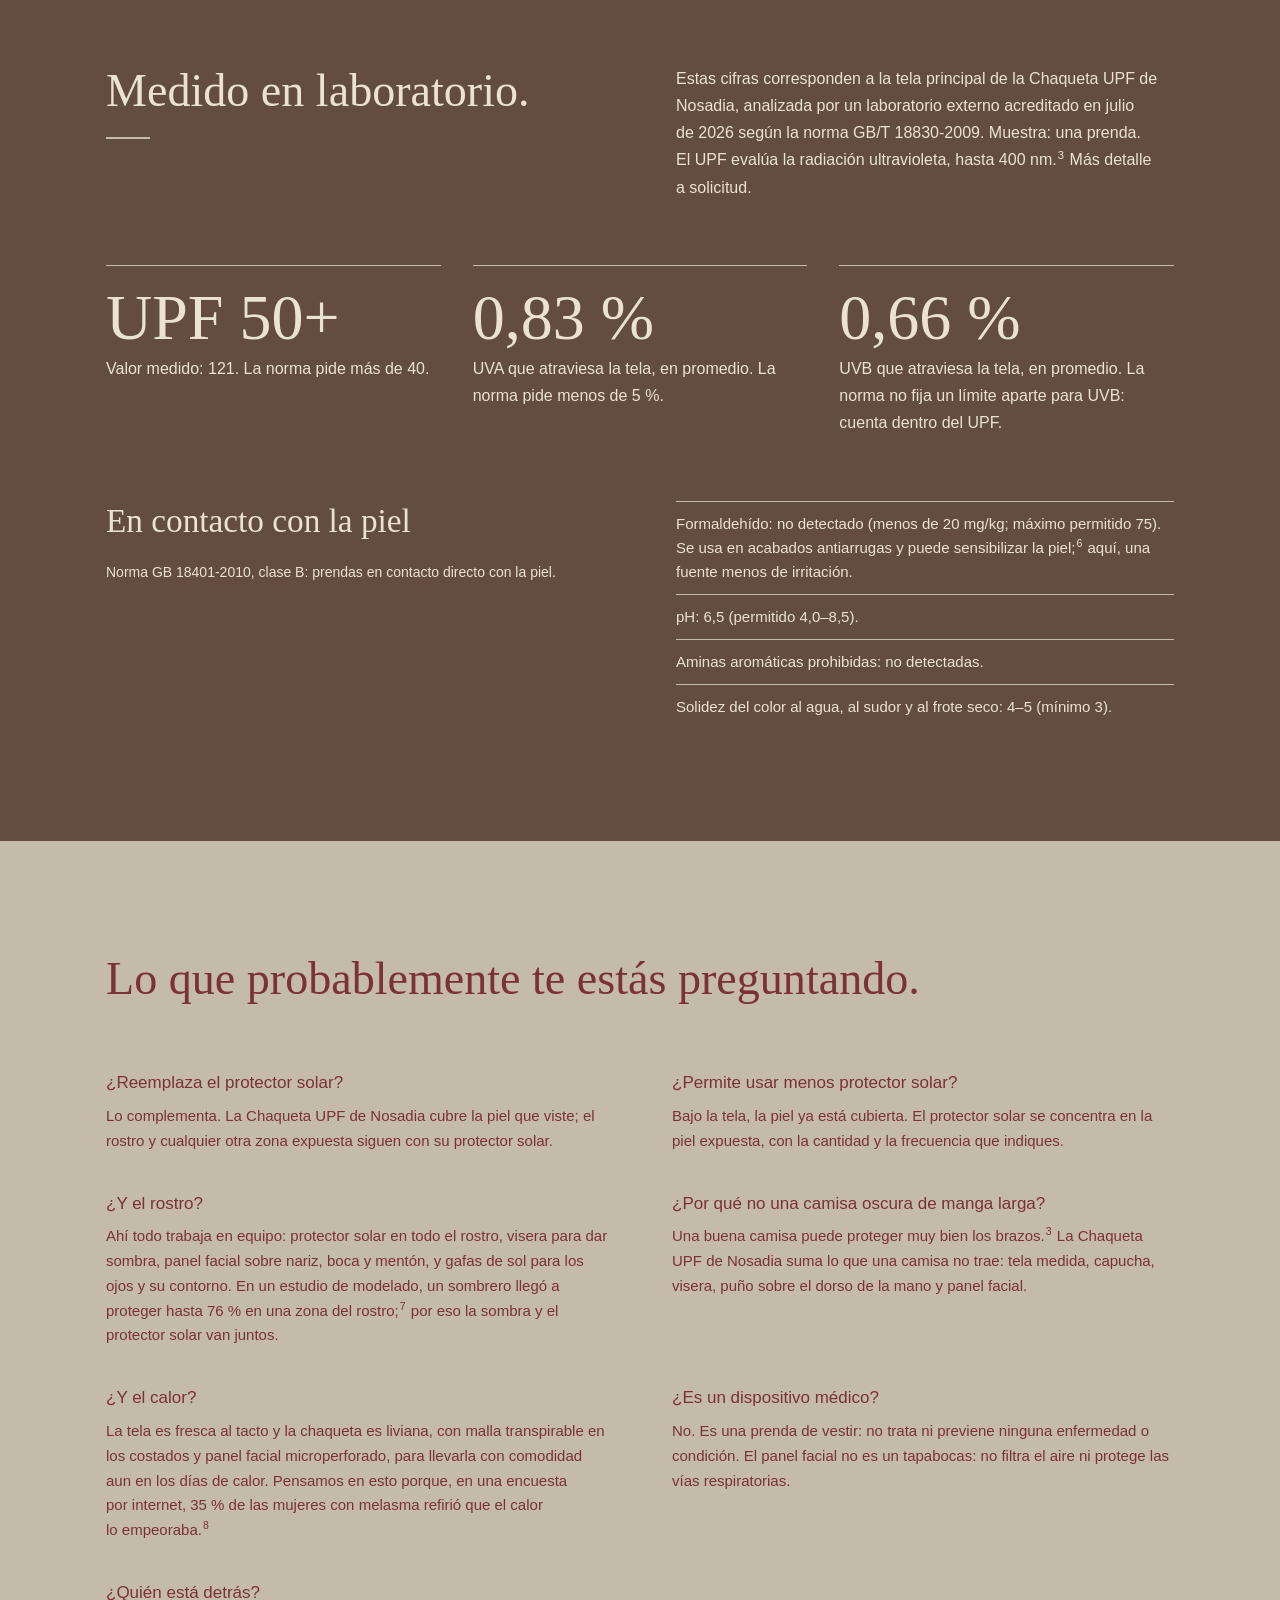
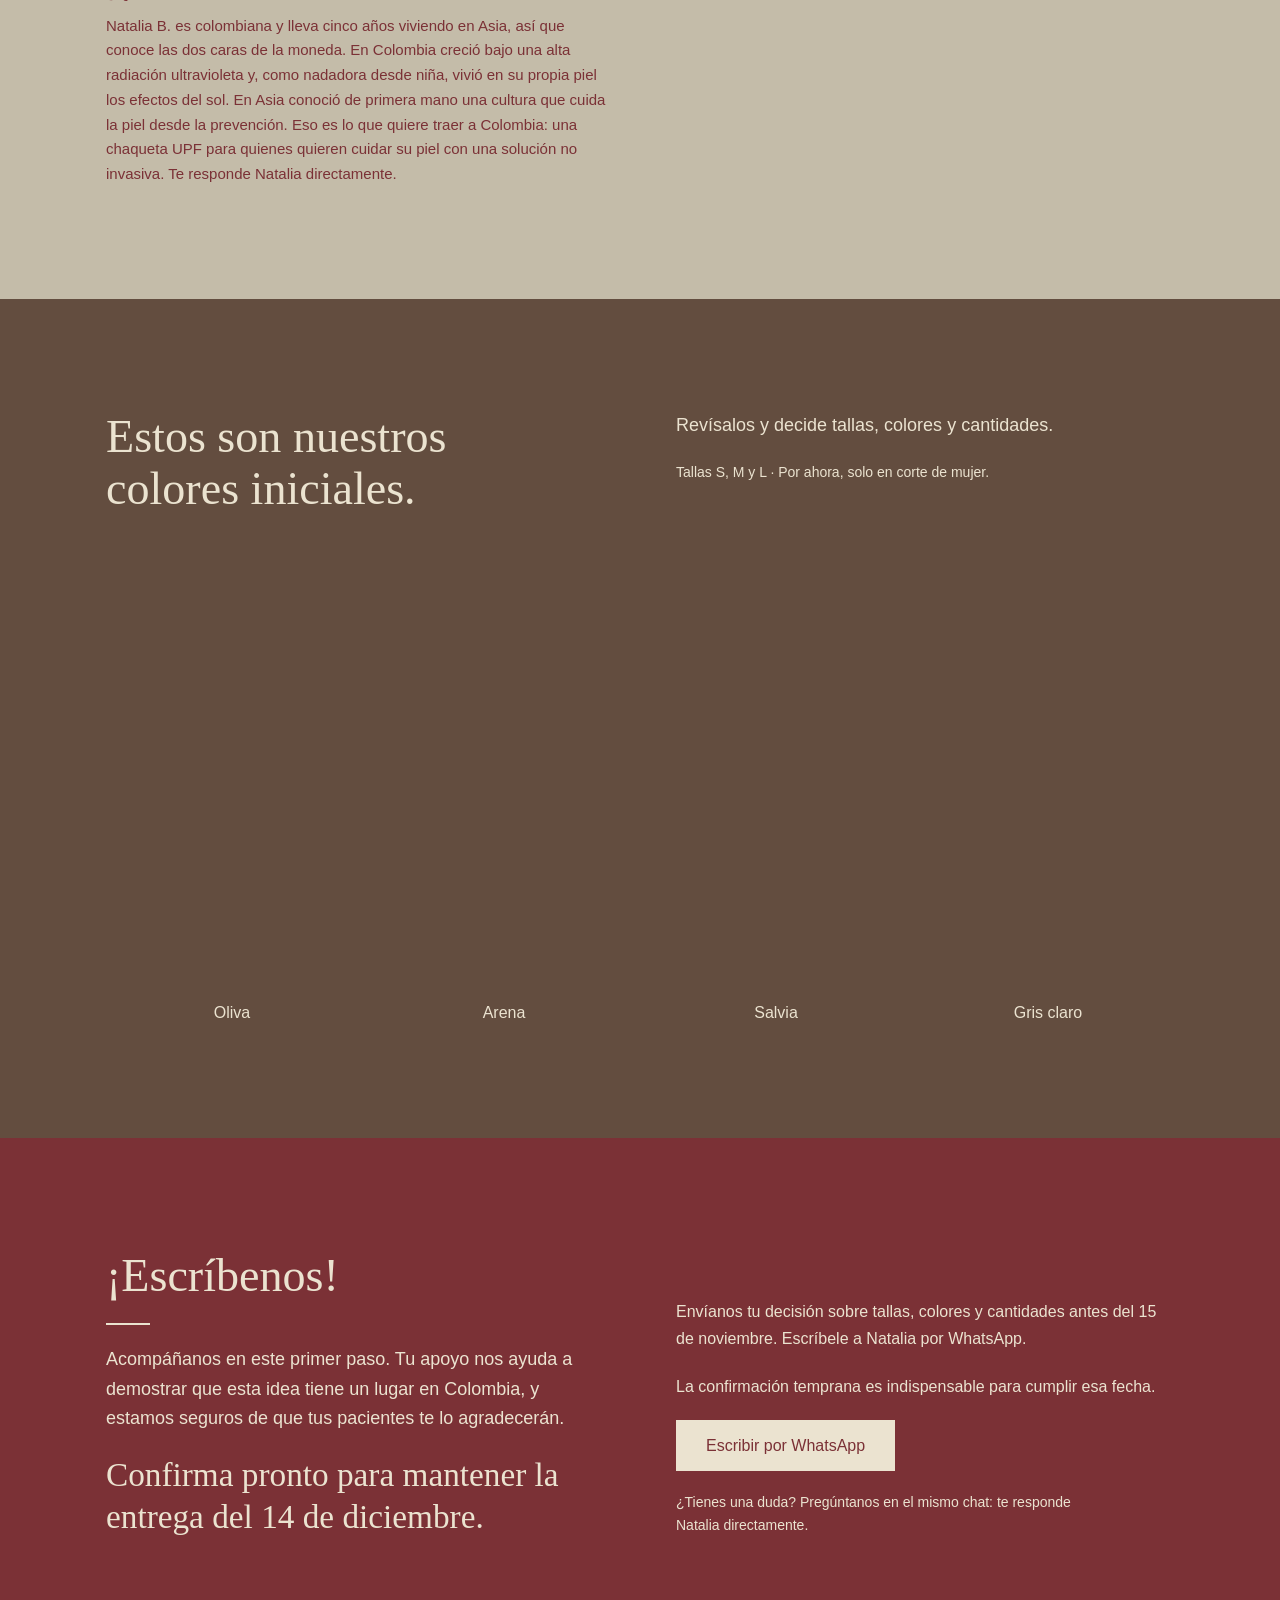
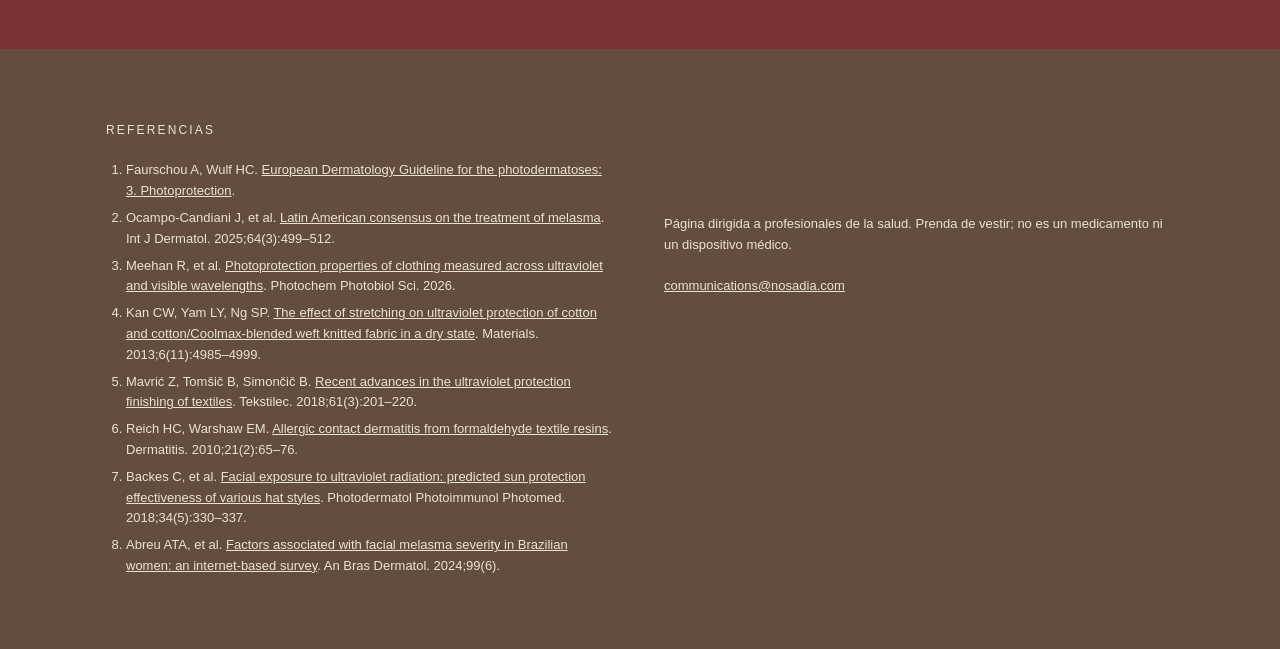
==== commit 8dc59ffc: "Apply the fifth review list: microperforations, shorter coverage intro, Natalia - Hero lead names th" ====
--- a/public/index.html
+++ b/public/index.html
@@ -37,7 +37,7 @@
   <div class="hero-copy">
     <p class="label">Chaqueta UPF de Nosadia</p>
     <h1>Protege la piel antes de que el sol la toque.</h1>
-    <p class="lead">Nuestra primera prenda, pensada para Colombia. Tela UPF 50+<sup><a href="#datos">*</a></sup>, visera desmontable y panel facial con cremallera. Liviana, fresca al tacto y lista en segundos: protección que se viste, todavía poco común en el país.</p>
+    <p class="lead">Nuestra primera prenda, pensada para Colombia. Tela UPF 50+<sup><a href="#datos">*</a></sup>, visera desmontable y panel facial con cremallera. Microperforaciones justo donde se necesitan: en el panel facial y en los costados. Liviana, fresca al tacto y lista en segundos: protección que se viste, todavía poco común en el país.</p>
     <a class="btn" href="https://wa.me/4917655424076?text=Hola%2C%20vengo%20de%20nosadia.com.%20Te%20escribo%20por%20la%20Chaqueta%20UPF%20de%20Nosadia." rel="noopener">Escríbenos</a>
     <p class="small measure">Conócela con calma y resuelve aquí tus dudas. Al final de la página eliges tallas, colores y cantidades.</p>
   </div>
@@ -58,8 +58,8 @@
         <hr class="dash">
       </div>
       <div class="stack">
-        <p class="measure">Orejas, sienes, nuca y lados del cuello son las zonas que más fácilmente se olvidan en la fotoprotección diaria.<sup><a href="#ref-1">1</a></sup> La capucha y la visera de la Chaqueta UPF de Nosadia las resguardan desde que te la pones, sin tener que pensar en ellas.</p>
-        <p class="measure">Además, se adapta a cada momento del día. La visera se pone y se quita con una cremallera: puesta para caminar al sol del mediodía, fuera cuando te subes al carro o entras a un lugar cerrado. Lo que más la distingue es su panel facial: sube hasta la nariz cuando el sol está más fuerte y baja en un segundo cuando ya no lo necesitas. Cada costura y cada cremallera están terminadas con el cuidado de una prenda que tus pacientes querrán llevar a diario: a la salida del colegio, a hacer vueltas, al partido de los niños el sábado o de paseo a tierra caliente.</p>
+        <p class="measure">Orejas, sienes, nuca y lados del cuello son las zonas que más se olvidan en la fotoprotección diaria.<sup><a href="#ref-1">1</a></sup> La capucha y la visera las cubren desde que te la pones.</p>
+        <p class="measure">La visera se quita con una cremallera cuando te subes al carro, y el panel facial sube hasta la nariz cuando el sol está más fuerte. Una prenda que tus pacientes querrán llevar a diario: a la salida del colegio, a hacer vueltas, al partido del sábado o de paseo a tierra caliente.</p>
       </div>
     </div>
 
@@ -182,7 +182,7 @@
         <h2 class="h2">Medido en laboratorio.</h2>
         <hr class="dash">
       </div>
-      <p class="measure">Estas cifras corresponden a la tela principal de la Chaqueta UPF de Nosadia, analizada por un laboratorio externo acreditado en julio de 2026 según la norma GB/T 18830-2009. Muestra: una prenda. <span class="tbc">[CONFIRMAR QUE EL INFORME CORRESPONDE A ESTA CHAQUETA]</span> El UPF evalúa la radiación ultravioleta, hasta 400 nm.<sup><a href="#ref-3">3</a></sup> Más detalle a solicitud.</p>
+      <p class="measure">Estas cifras corresponden a la tela principal de la Chaqueta UPF de Nosadia, analizada por un laboratorio externo acreditado en julio de 2026 según la norma GB/T 18830-2009. Muestra: una prenda. El UPF evalúa la radiación ultravioleta, hasta 400 nm.<sup><a href="#ref-3">3</a></sup> Más detalle a solicitud.</p>
     </div>
 
     <div class="figures">
@@ -233,11 +233,11 @@
       </div>
       <div>
         <h3>¿Es un dispositivo médico?</h3>
-        <p>No. Es una prenda de vestir: no trata ni previene ninguna enfermedad o condición. El panel facial no es un tapabocas: no filtra el aire ni protege las vías respiratorias. <span class="tbc">[REVISAR CON ABOGADO]</span></p>
+        <p>No. Es una prenda de vestir: no trata ni previene ninguna enfermedad o condición. El panel facial no es un tapabocas: no filtra el aire ni protege las vías respiratorias.</p>
       </div>
       <div>
         <h3>¿Quién está detrás?</h3>
-        <p>Natalia B. es colombiana y lleva cinco años viviendo en Asia, así que conoce las dos caras de la moneda. En Colombia creció bajo una alta radiación ultravioleta y, como nadadora desde niña, vivió en su propia piel los efectos del sol. En Asia conoció de primera mano una cultura que cuida la piel desde la prevención. Eso es lo que quiere traer a Colombia: una chaqueta UPF para quienes quieren cuidar su piel con una solución no invasiva. Te responde una persona.</p>
+        <p>Natalia B. es colombiana y lleva cinco años viviendo en Asia, así que conoce las dos caras de la moneda. En Colombia creció bajo una alta radiación ultravioleta y, como nadadora desde niña, vivió en su propia piel los efectos del sol. En Asia conoció de primera mano una cultura que cuida la piel desde la prevención. Eso es lo que quiere traer a Colombia: una chaqueta UPF para quienes quieren cuidar su piel con una solución no invasiva. Te responde Natalia directamente.</p>
       </div>
     </div>
   </div>
@@ -266,17 +266,17 @@
 <section class="r-contact" id="contacto">
   <div class="wrap split">
     <div class="stack">
-      <h2 class="h2">Escríbenos.</h2>
+      <h2 class="h2">¡Escríbenos!</h2>
       <hr class="dash">
       <p class="lead">Acompáñanos en este primer paso. Tu apoyo nos ayuda a demostrar que esta idea tiene un lugar en Colombia, y estamos seguros de que tus pacientes te lo agradecerán.</p>
       <p class="deadline">Confirma pronto para mantener la entrega del 14 de diciembre.</p>
     </div>
     <div class="stack contact-wa">
-      <p class="measure">Envíanos tu decisión sobre tallas, colores y cantidades antes del <span class="tbc">[FECHA]</span>. Escríbele a <span class="tbc">[NOMBRE]</span> por WhatsApp.</p>
+      <p class="measure">Envíanos tu decisión sobre tallas, colores y cantidades antes del 15 de noviembre. Escríbele a Natalia por WhatsApp.</p>
       <p class="measure">La confirmación temprana es indispensable para cumplir esa fecha.</p>
       <!-- wa.me link: country code and number as digits only (no +, spaces or dashes). The text= part is the message WhatsApp pre-types for the doctor. -->
       <a class="btn" href="https://wa.me/4917655424076?text=Hola%2C%20vengo%20de%20nosadia.com.%20Te%20escribo%20por%20la%20Chaqueta%20UPF%20de%20Nosadia." rel="noopener">Escribir por WhatsApp</a>
-      <p class="small measure">¿Tienes una duda? Pregúntanos en el mismo chat: te responde una persona.</p>
+      <p class="small measure">¿Tienes una duda? Pregúntanos en el mismo chat: te responde Natalia directamente.</p>
     </div>
   </div>
 </section>
@@ -300,9 +300,8 @@
     </div>
     <div class="stack">
       <img src="img/logo-ivory.svg" alt="Nosadia" width="140" height="73" loading="lazy">
-      <p>Página dirigida a profesionales de la salud. Prenda de vestir; no es un medicamento ni un dispositivo médico. <span class="tbc">[REVISAR CON ABOGADO]</span></p>
-      <p><span class="tbc">[RAZÓN SOCIAL · DIRECCIÓN · CORREO]</span></p>
-      <p><span class="tbc">[ENLACE A POLÍTICA DE TRATAMIENTO DE DATOS]</span></p>
+      <p>Página dirigida a profesionales de la salud. Prenda de vestir; no es un medicamento ni un dispositivo médico.</p>
+      <p><a href="mailto:communications@nosadia.com">communications@nosadia.com</a></p>
     </div>
   </div>
 </footer>
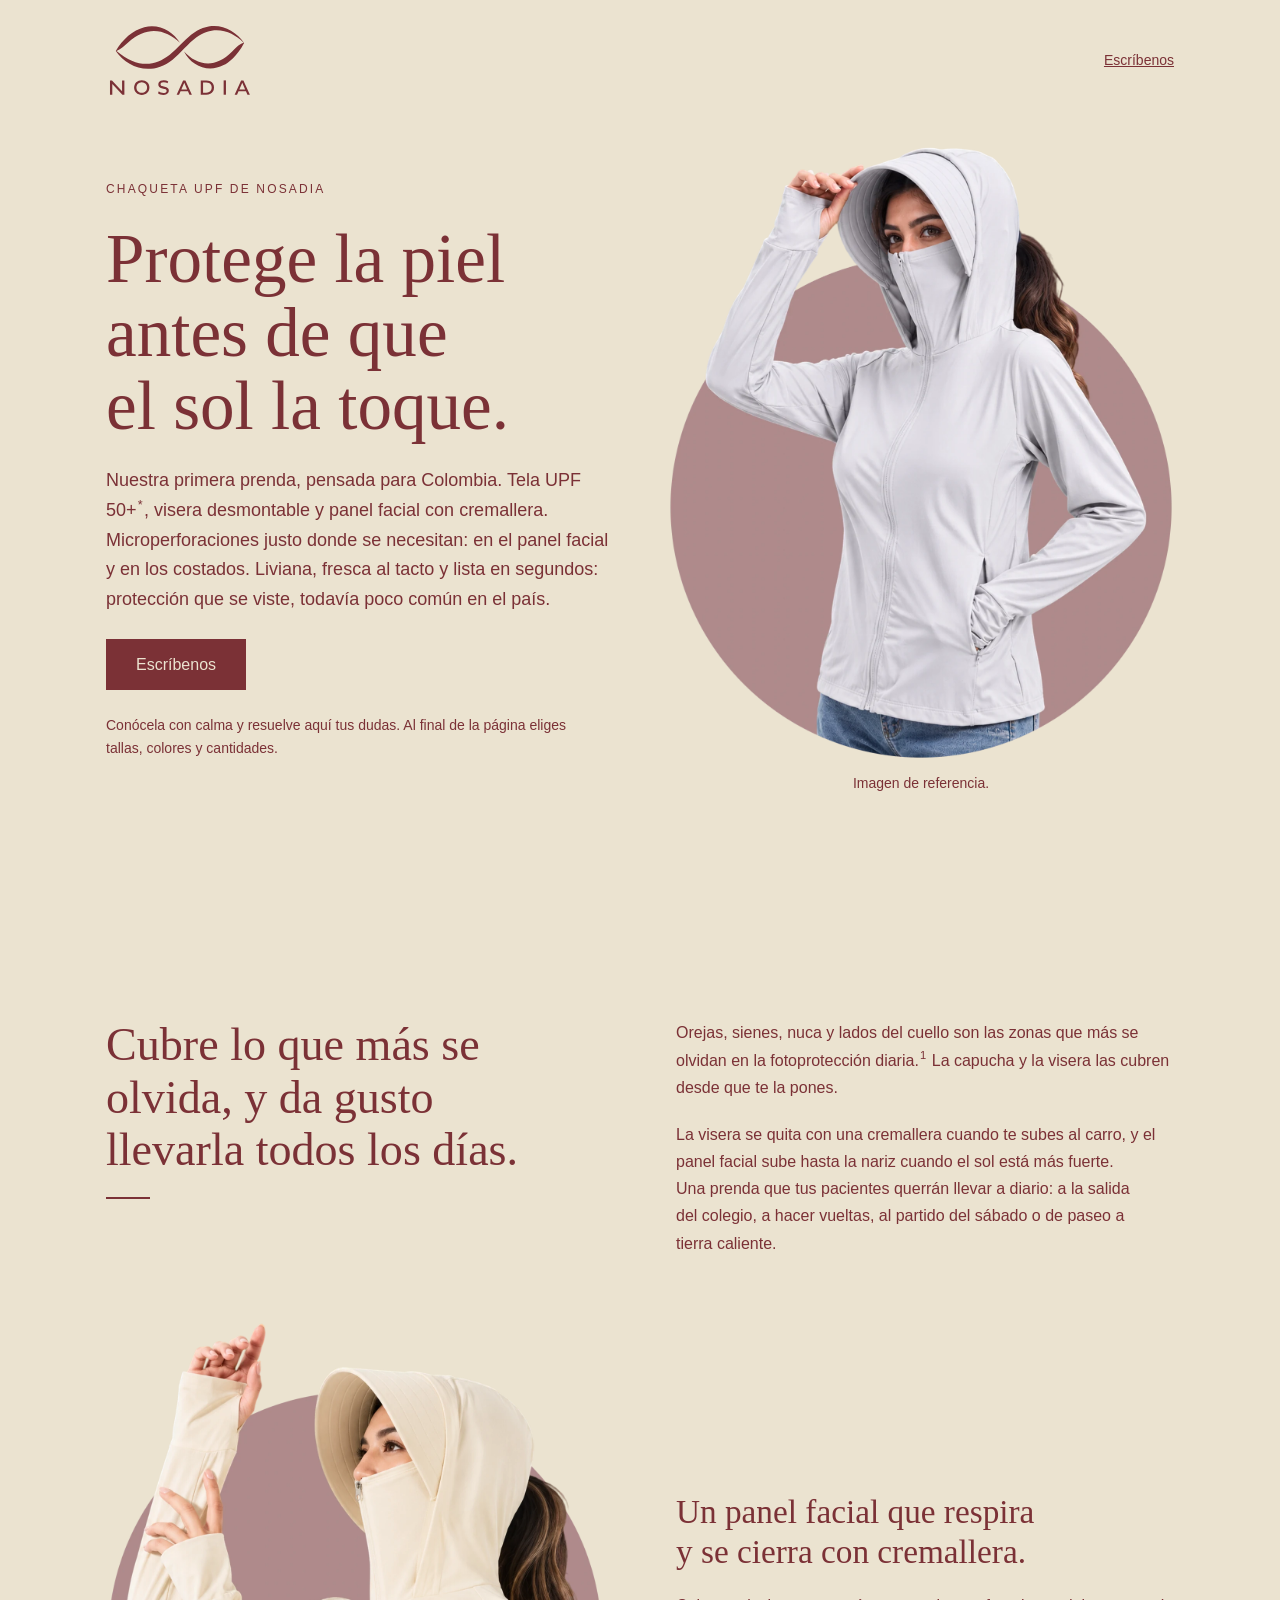
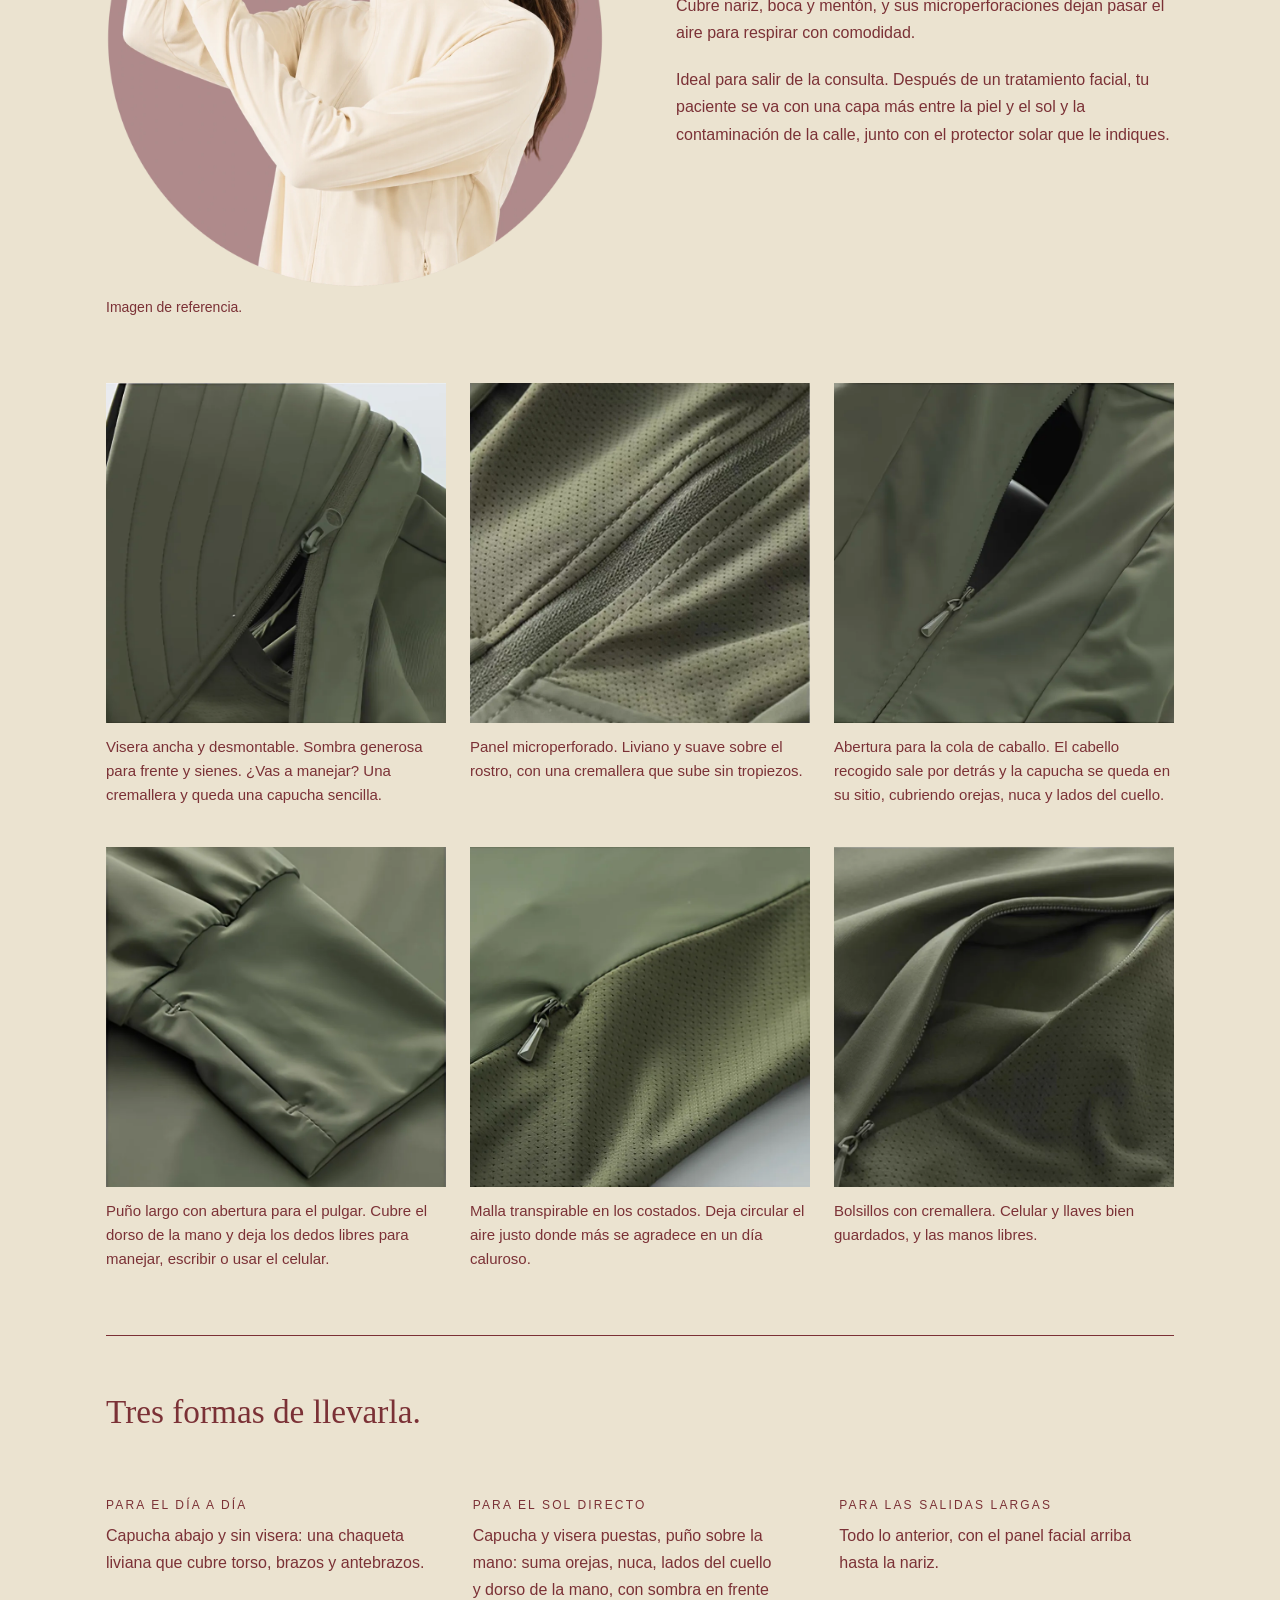
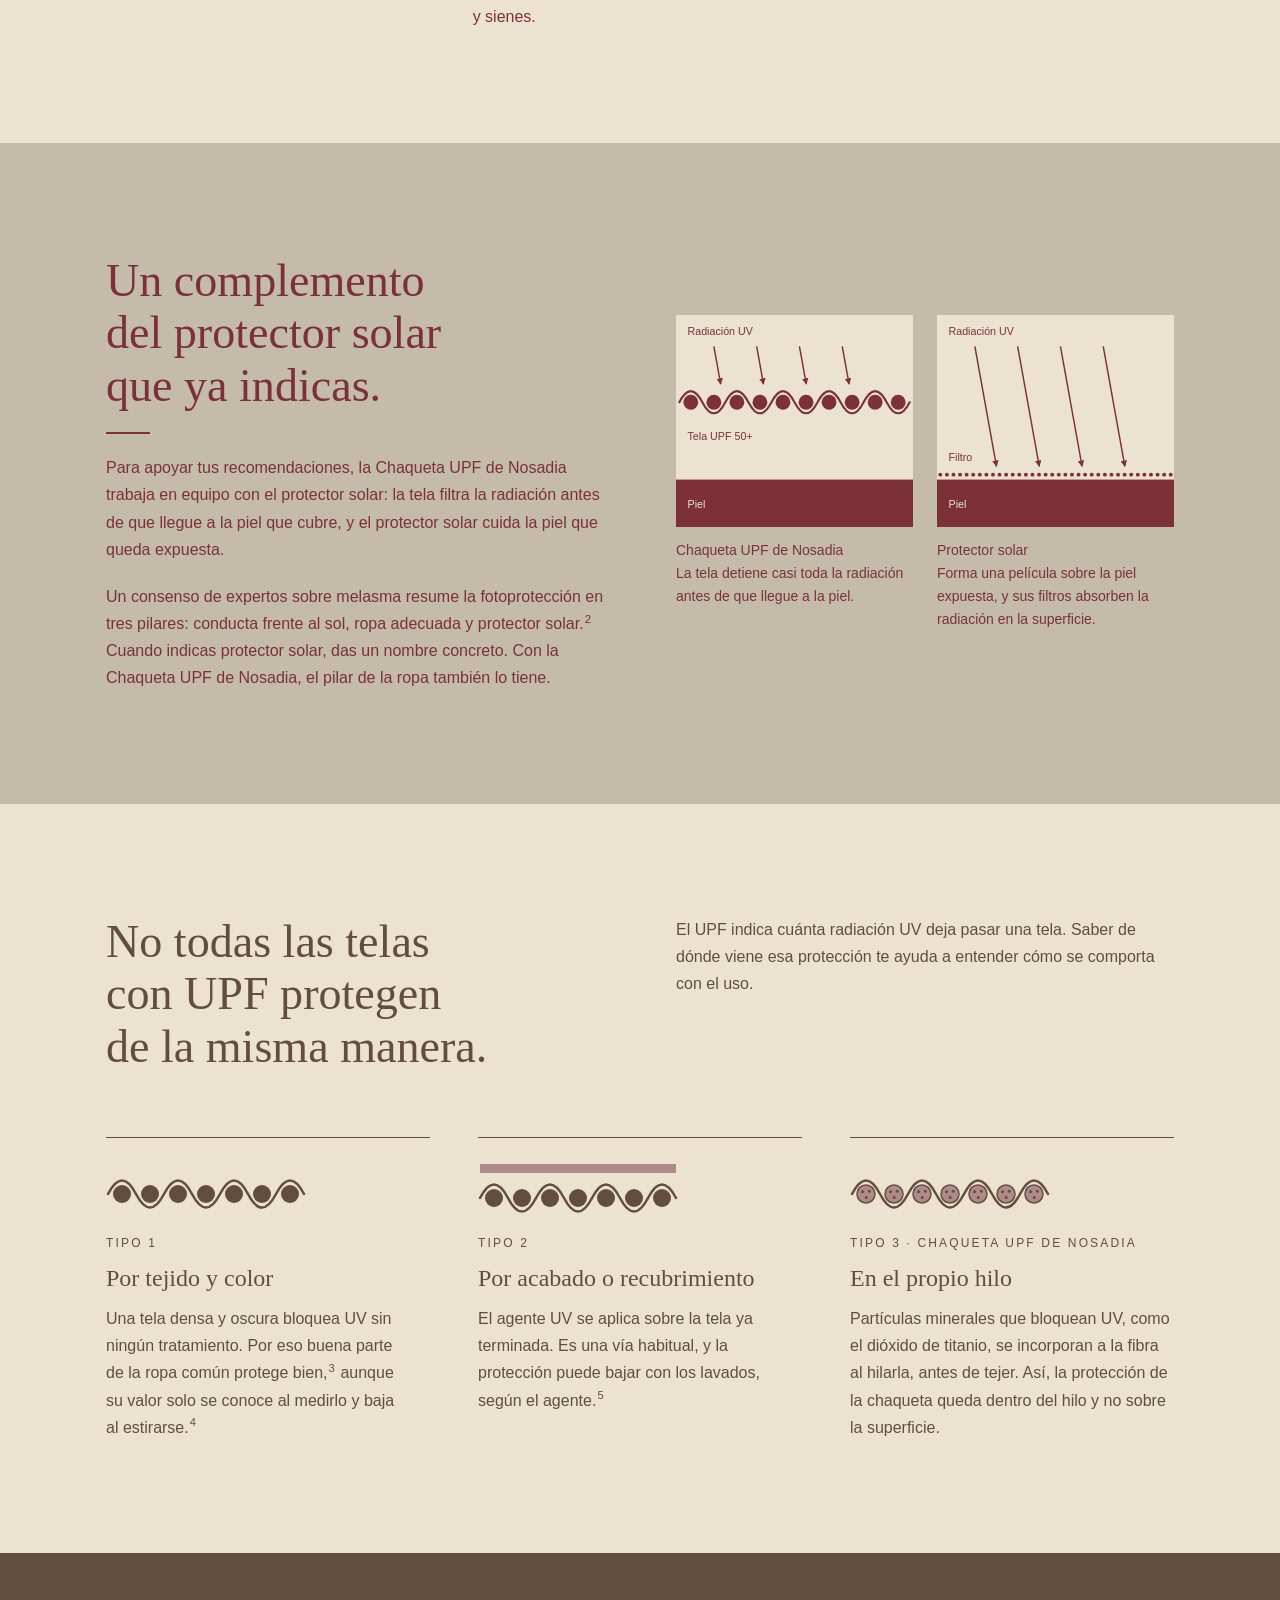
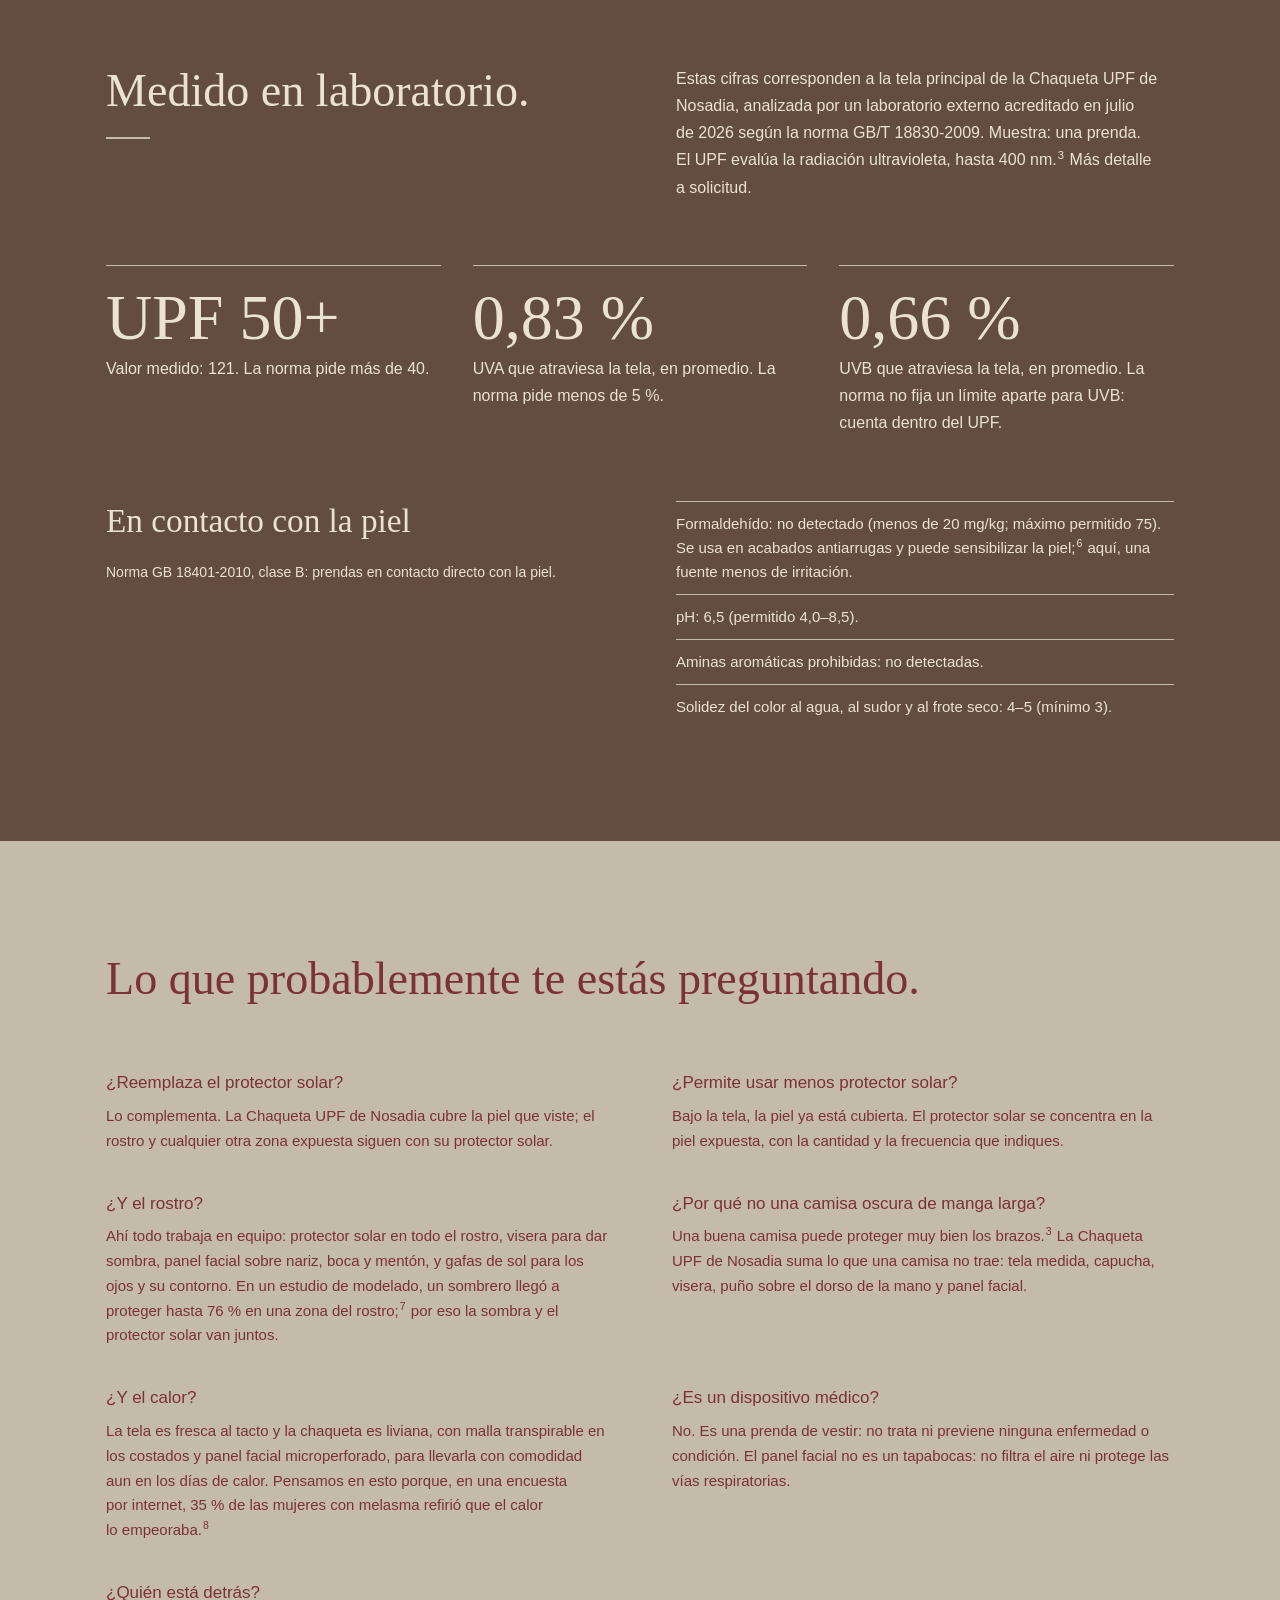
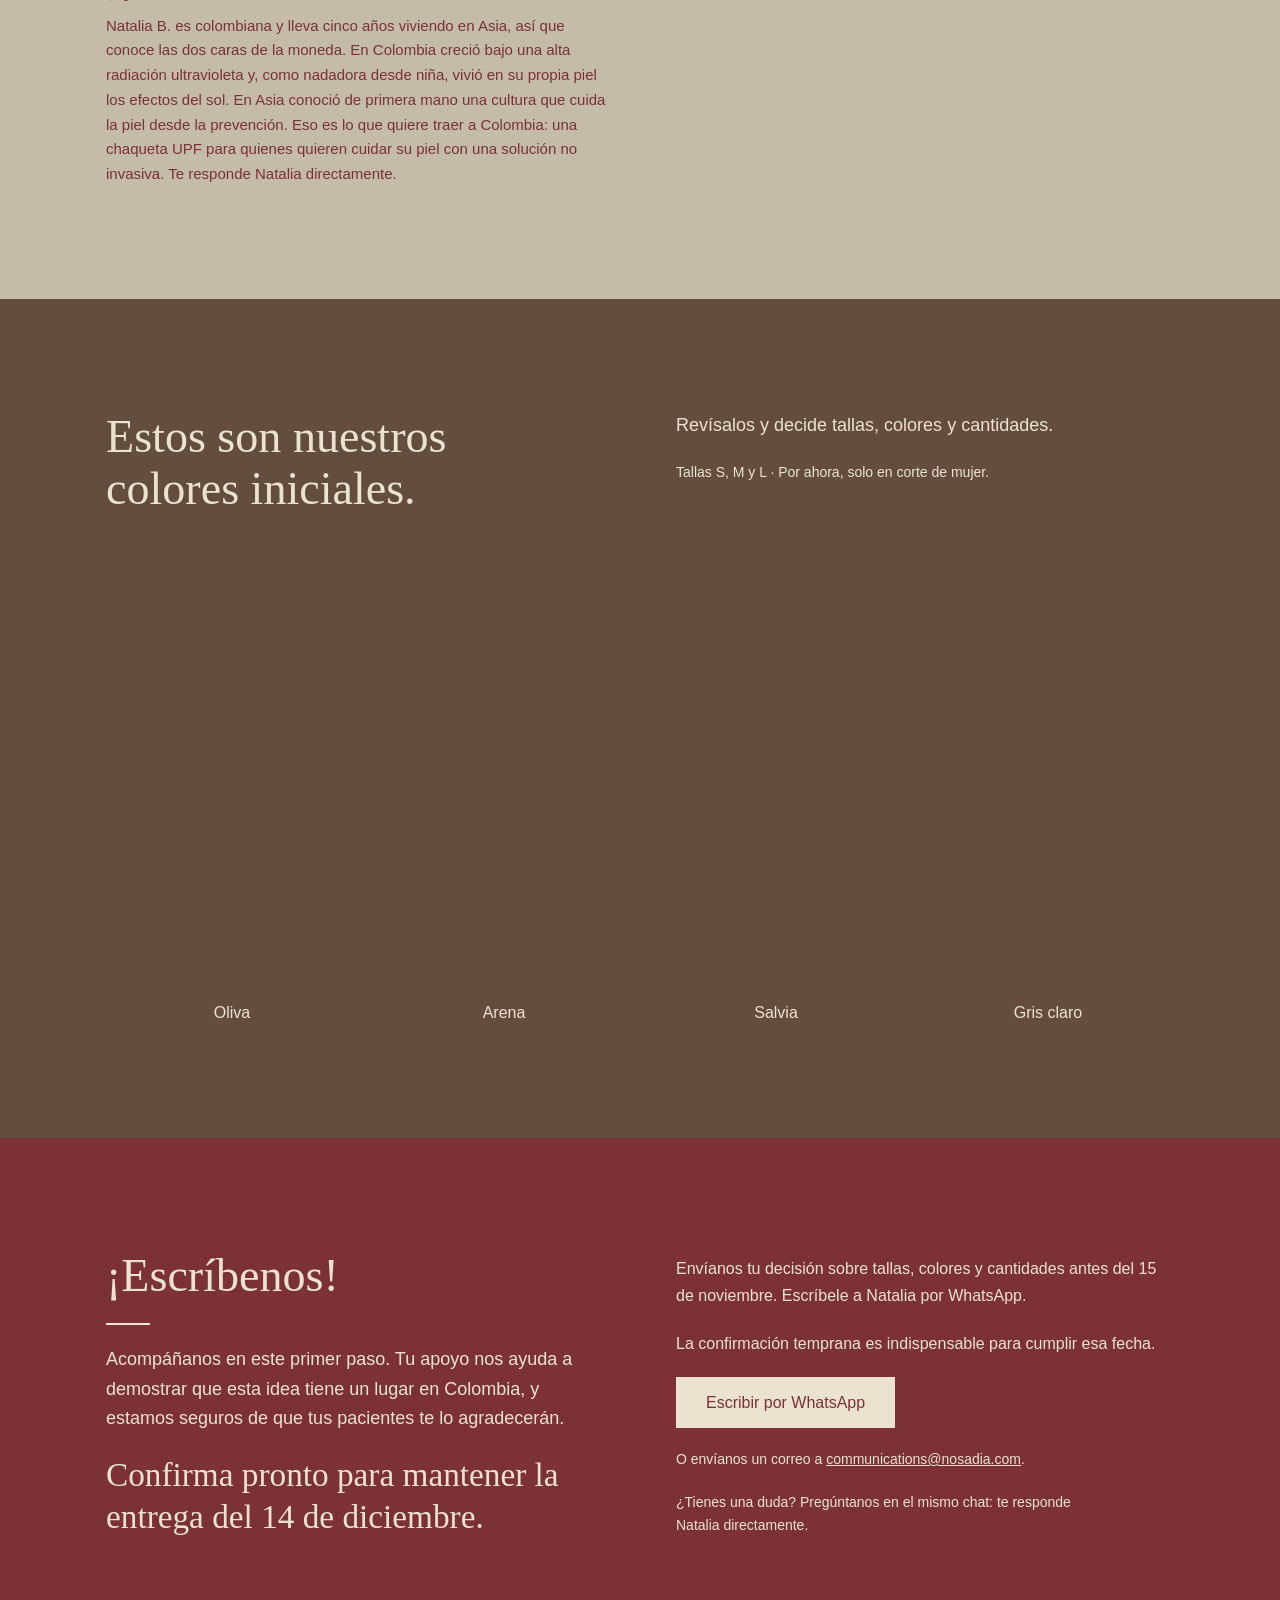
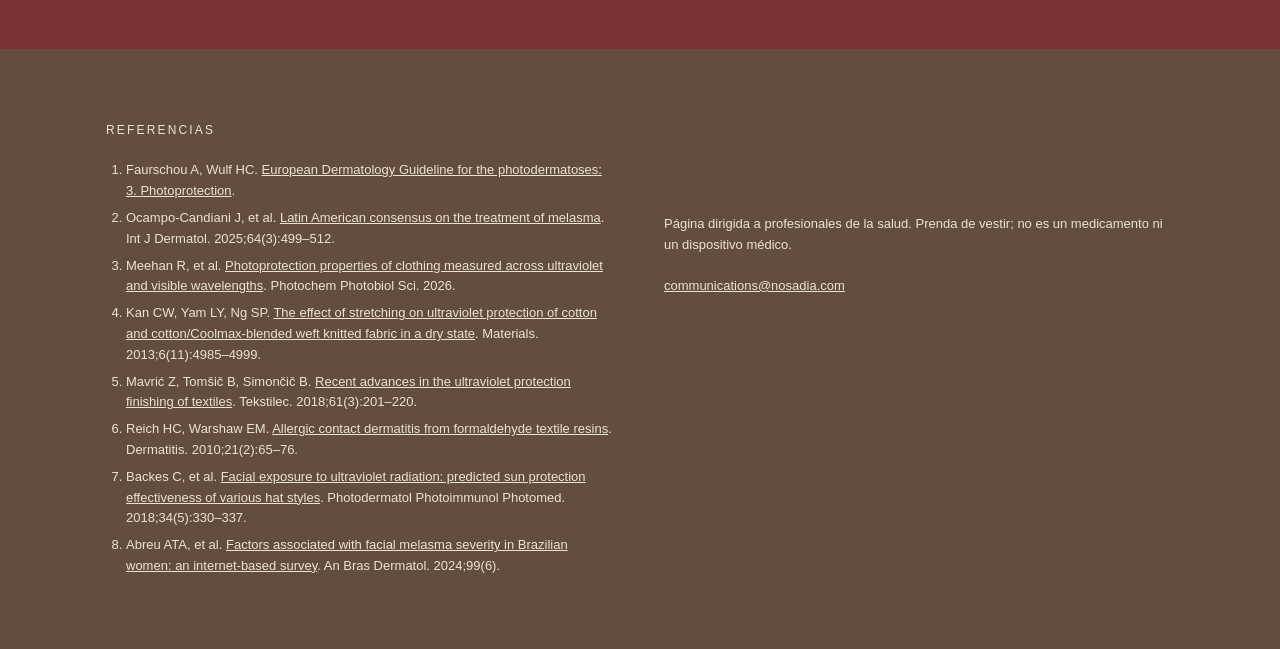
==== commit edbd973f: "Order template in the WhatsApp button, email option under it - The contact button pre-types an order" ====
--- a/public/index.html
+++ b/public/index.html
@@ -274,8 +274,11 @@
     <div class="stack contact-wa">
       <p class="measure">Envíanos tu decisión sobre tallas, colores y cantidades antes del 15 de noviembre. Escríbele a Natalia por WhatsApp.</p>
       <p class="measure">La confirmación temprana es indispensable para cumplir esa fecha.</p>
-      <!-- wa.me link: country code and number as digits only (no +, spaces or dashes). The text= part is the message WhatsApp pre-types for the doctor. -->
-      <a class="btn" href="https://wa.me/4917655424076?text=Hola%2C%20vengo%20de%20nosadia.com.%20Te%20escribo%20por%20la%20Chaqueta%20UPF%20de%20Nosadia." rel="noopener">Escribir por WhatsApp</a>
+      <!-- Order links. wa.me: country code and number as digits only (no +, spaces or dashes); text= is the order template
+           WhatsApp pre-types (sizes S, M, L by colour, all 0). The mailto link pre-fills the same template.
+           Header and hero "Escríbenos" keep the short greeting. Rebuild both with landing/LANDING_CONCEPT.md §0, sixth list. -->
+      <a class="btn" href="https://wa.me/4917655424076?text=Hola%2C%20Natalia.%20Vengo%20de%20nosadia.com%20y%20me%20gustar%C3%ADa%20pedir%20la%20Chaqueta%20UPF%20de%20Nosadia%20en%20estas%20tallas%20y%20colores%3A%0A%0A%2ATalla%20S%3A%2A%20Oliva%200%2C%20Arena%200%2C%20Salvia%200%2C%20Gris%20claro%200%0A%2ATalla%20M%3A%2A%20Oliva%200%2C%20Arena%200%2C%20Salvia%200%2C%20Gris%20claro%200%0A%2ATalla%20L%3A%2A%20Oliva%200%2C%20Arena%200%2C%20Salvia%200%2C%20Gris%20claro%200%0A%0AMi%20nombre%3A%20%0A%C2%A1Gracias%21" rel="noopener">Escribir por WhatsApp</a>
+      <p class="small">O envíanos un correo a <a href="mailto:communications@nosadia.com?subject=Pedido%3A%20Chaqueta%20UPF%20de%20Nosadia&amp;body=Hola%3A%0A%0AVengo%20de%20nosadia.com%20y%20me%20gustar%C3%ADa%20pedir%20la%20Chaqueta%20UPF%20de%20Nosadia%20en%20estas%20tallas%20y%20colores%3A%0A%0ATalla%20S%3A%20Oliva%200%2C%20Arena%200%2C%20Salvia%200%2C%20Gris%20claro%200%0ATalla%20M%3A%20Oliva%200%2C%20Arena%200%2C%20Salvia%200%2C%20Gris%20claro%200%0ATalla%20L%3A%20Oliva%200%2C%20Arena%200%2C%20Salvia%200%2C%20Gris%20claro%200%0A%0AMi%20nombre%3A%20%0A%C2%A1Gracias%21">communications@nosadia.com</a>.</p>
       <p class="small measure">¿Tienes una duda? Pregúntanos en el mismo chat: te responde Natalia directamente.</p>
     </div>
   </div>
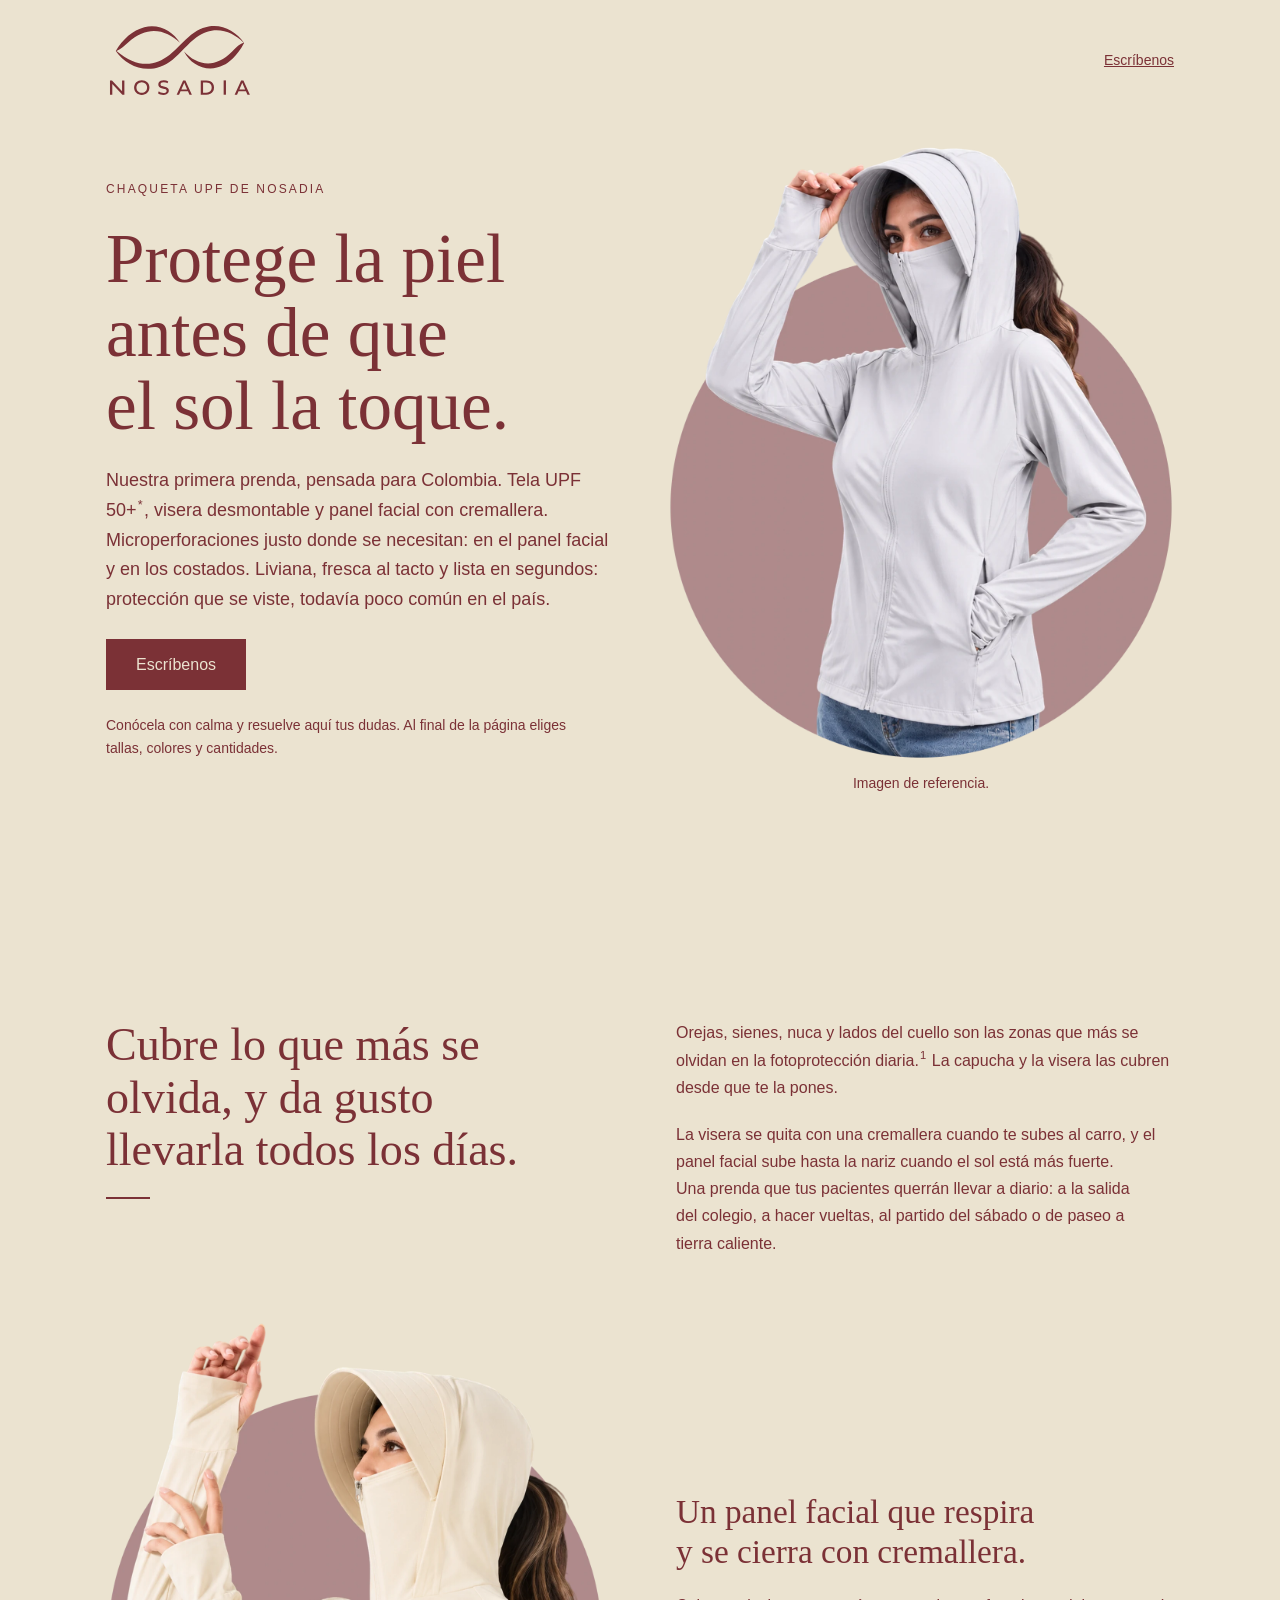
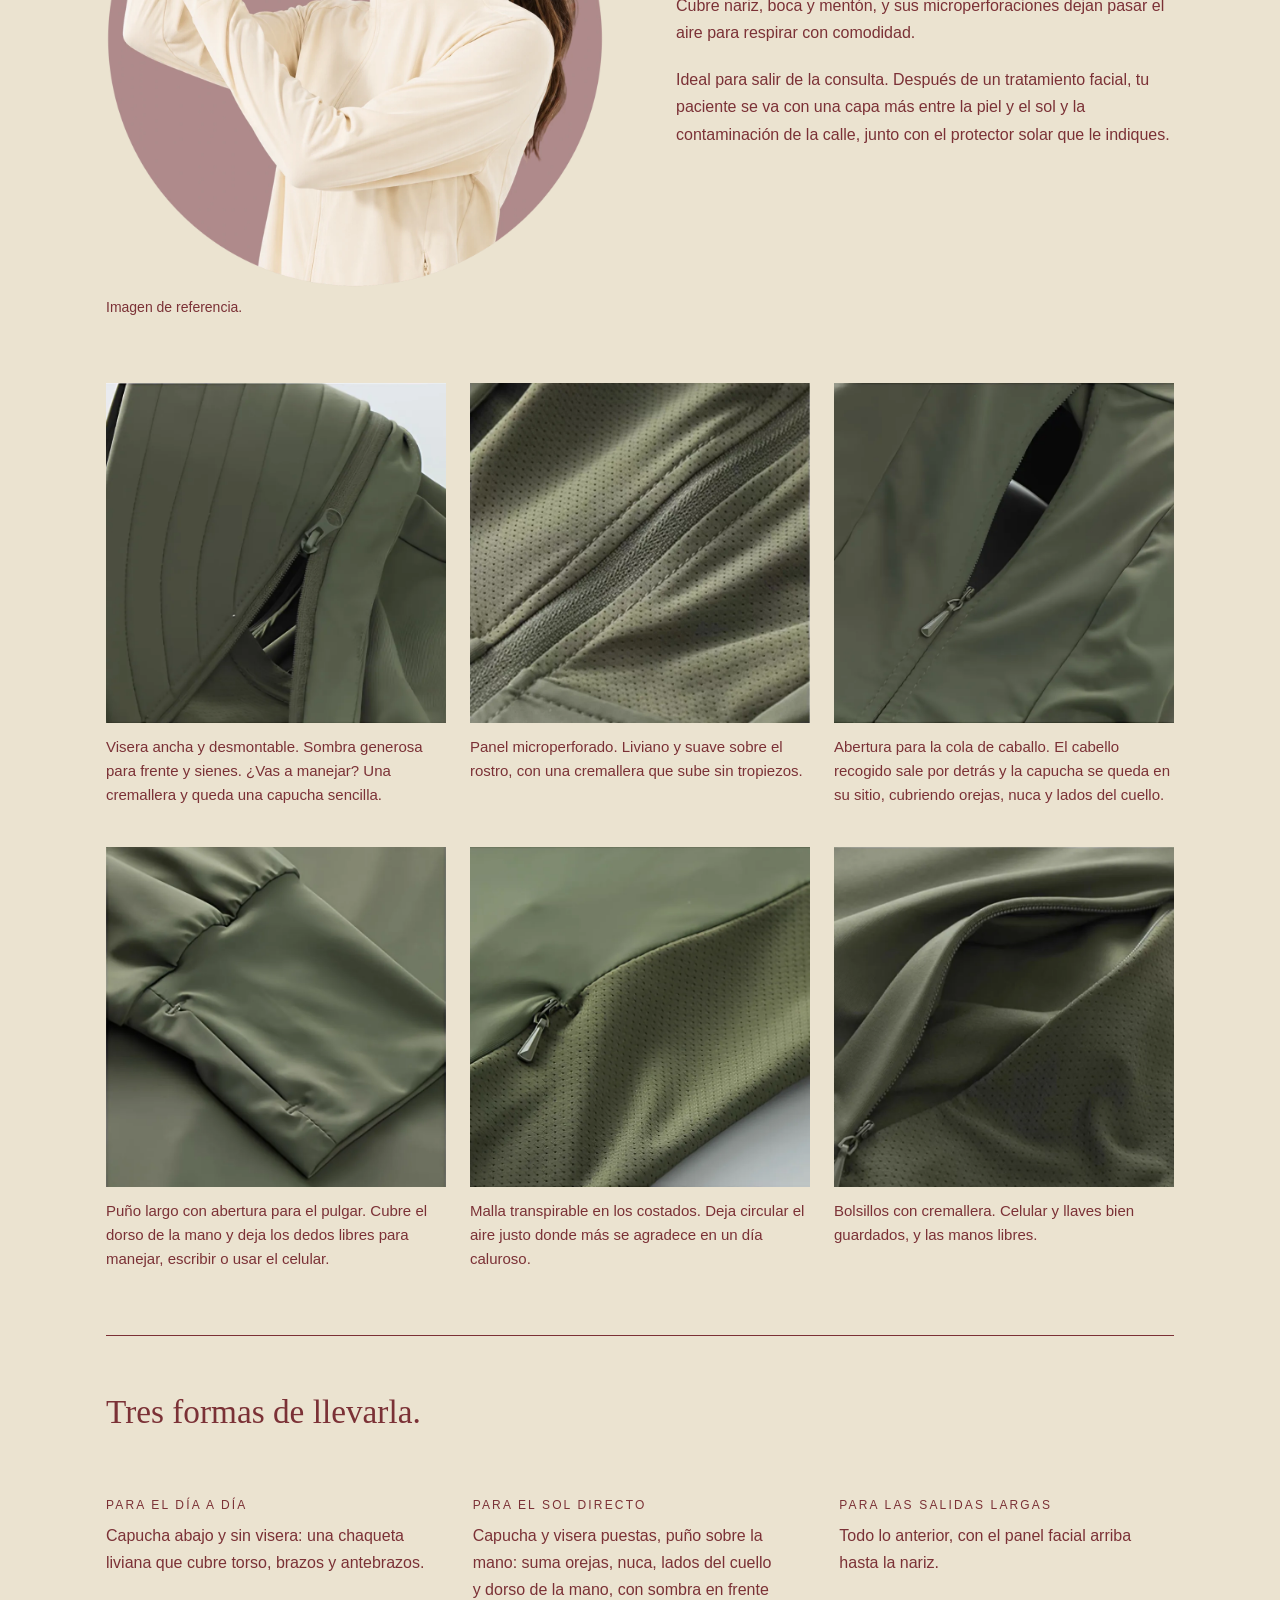
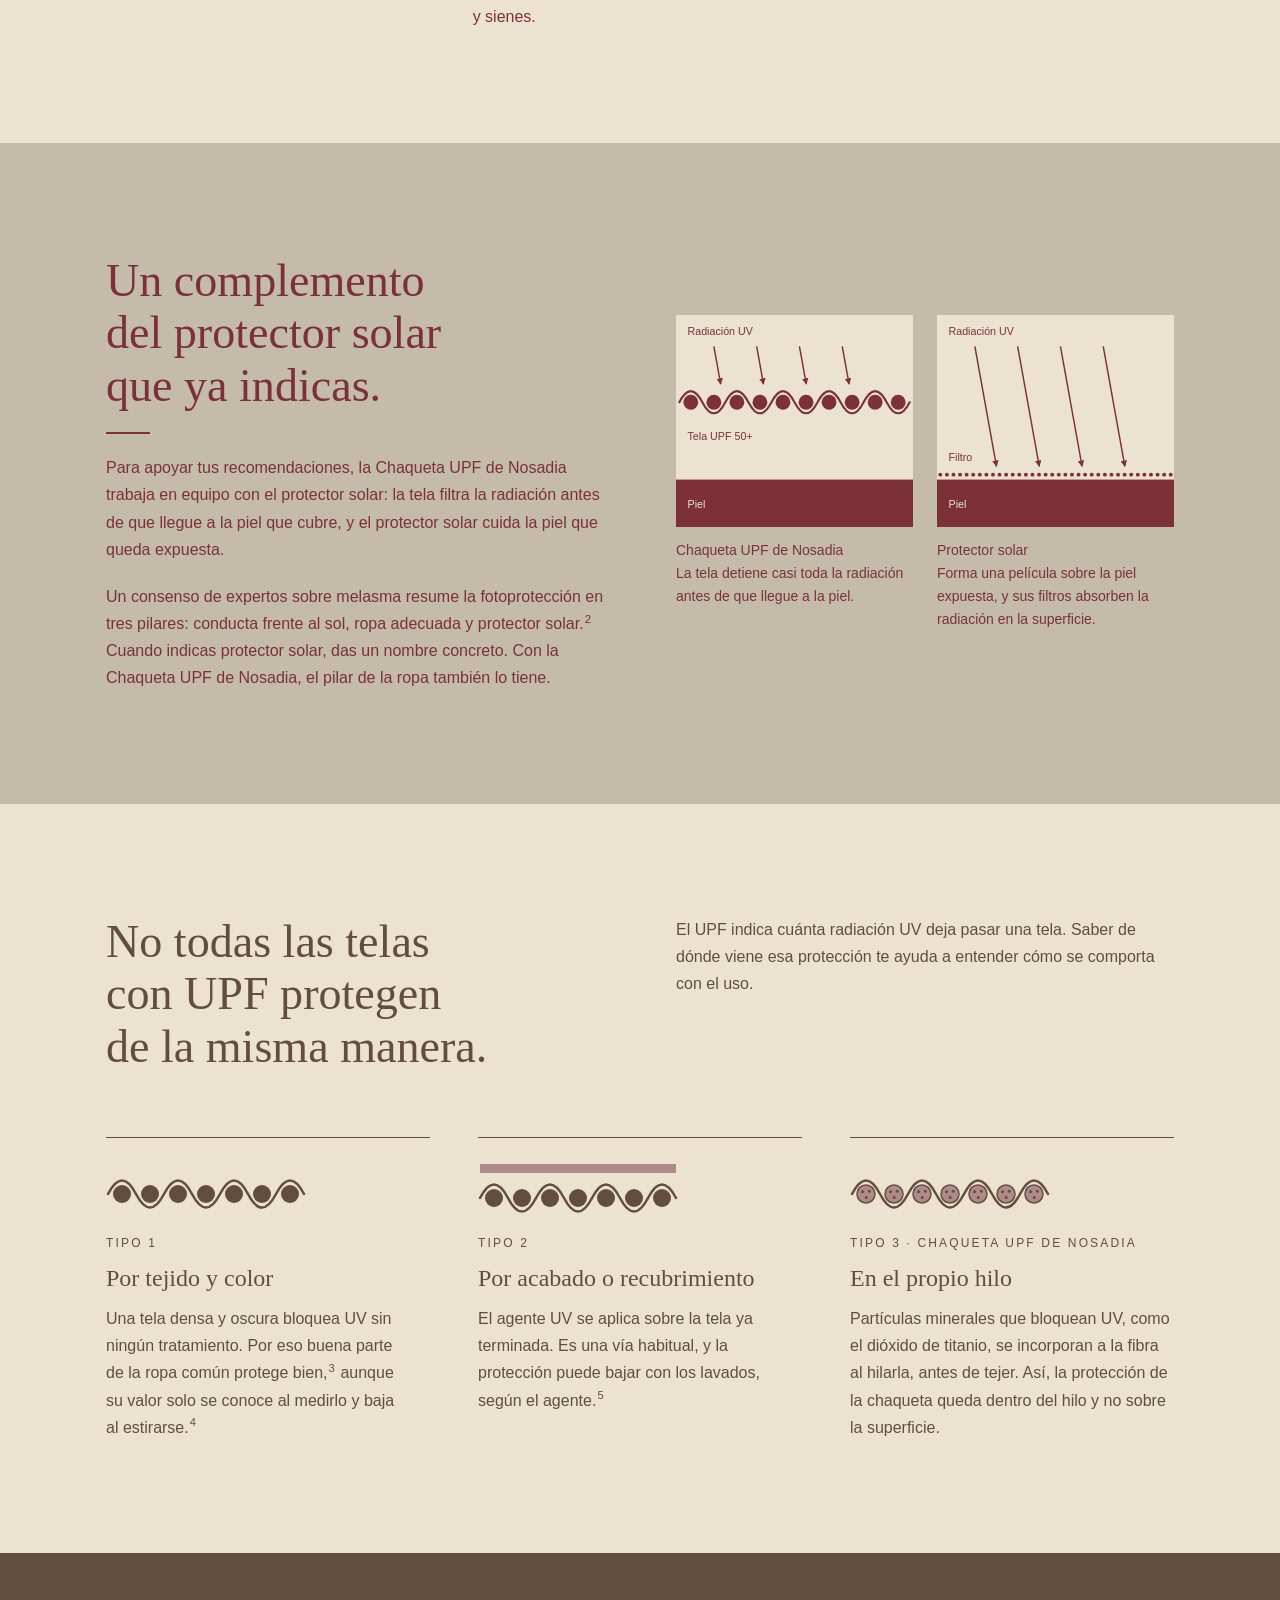
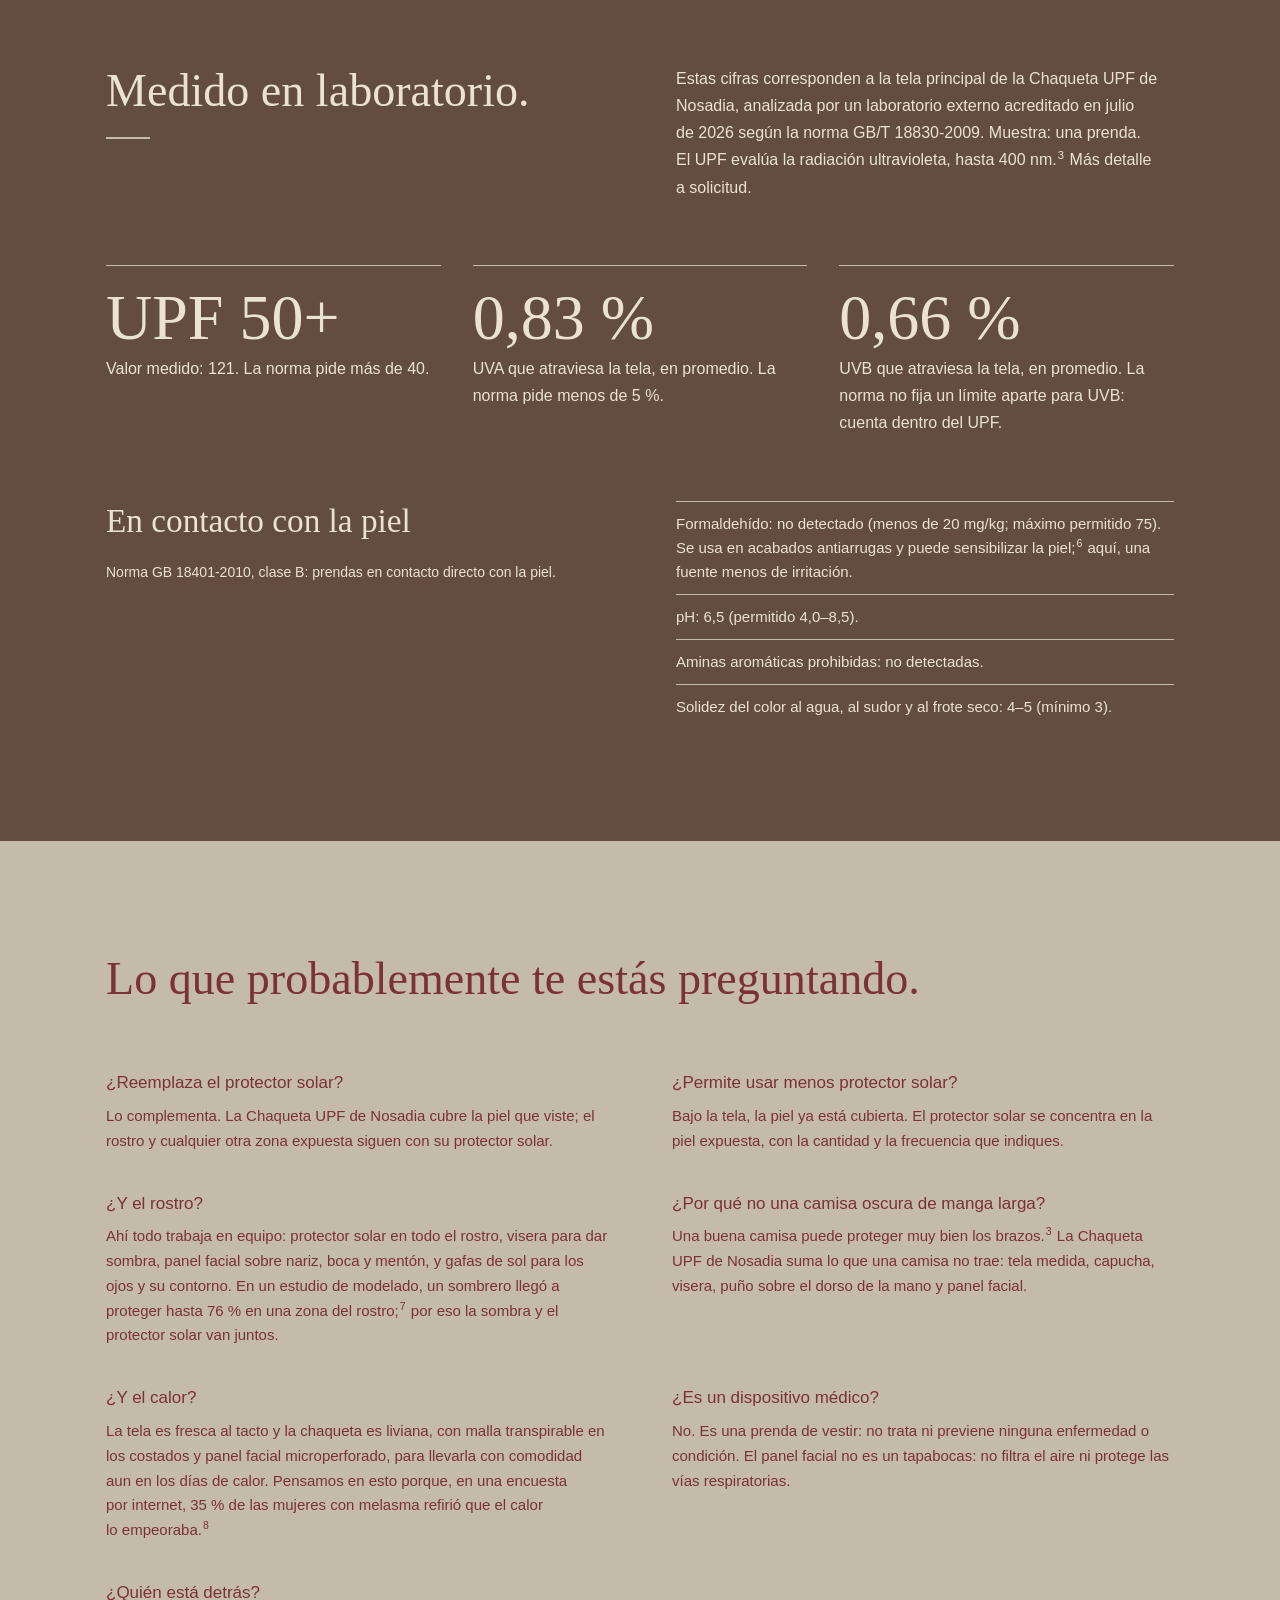
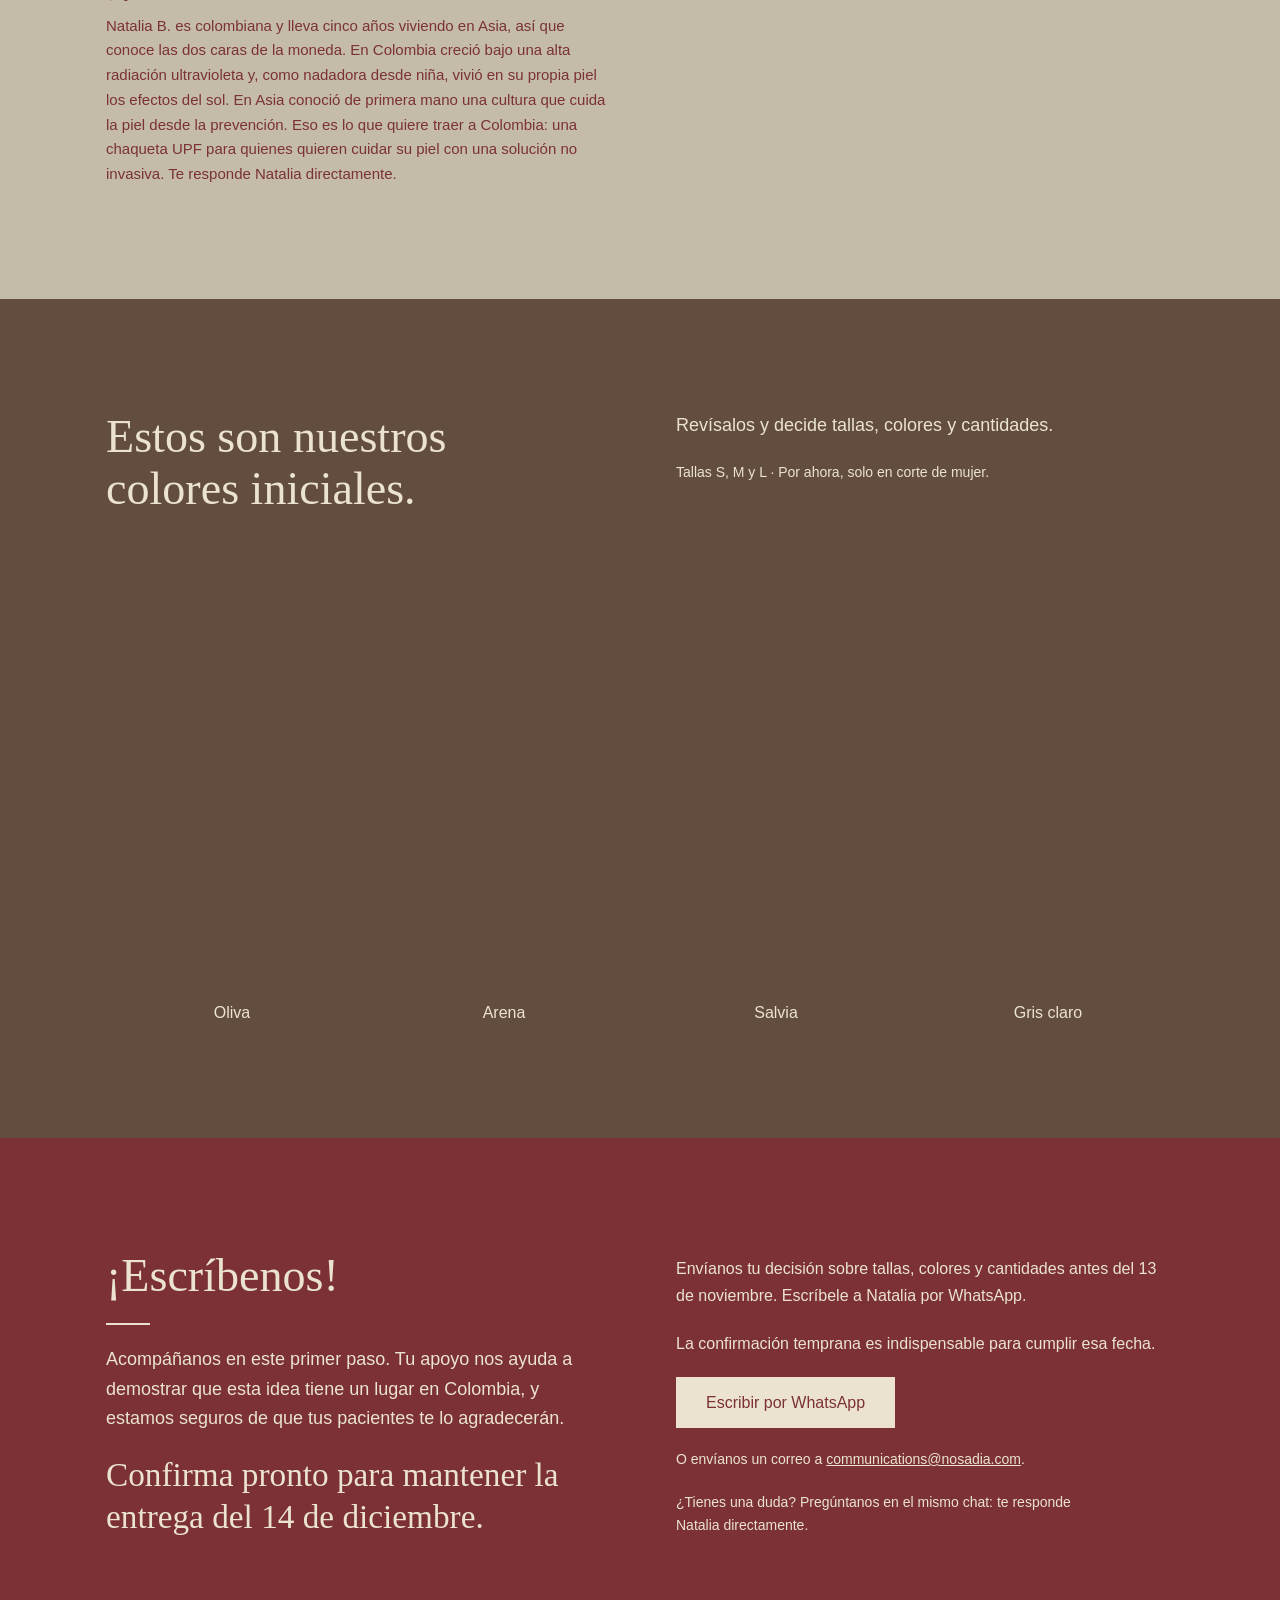
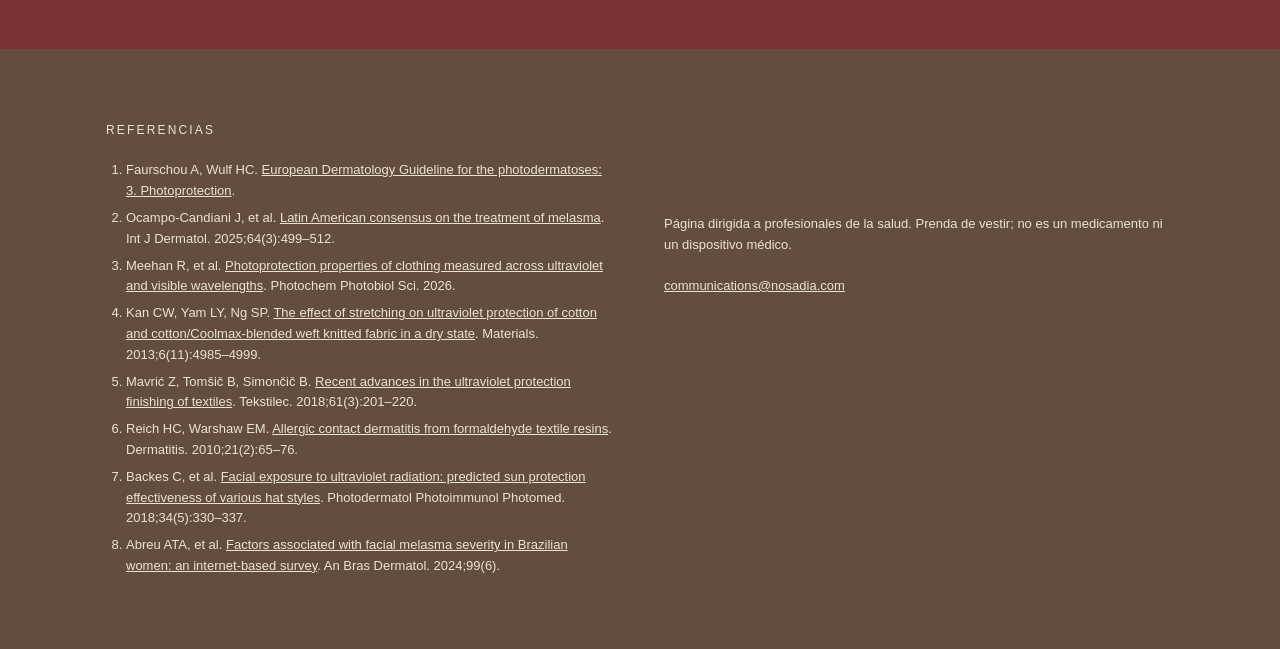
==== commit e1ad6fcc: "Move the order deadline to 13 November Co-Authored-By: Claude Opus 5.5 <noreply@anthropic.com>" ====
--- a/public/index.html
+++ b/public/index.html
@@ -272,7 +272,7 @@
       <p class="deadline">Confirma pronto para mantener la entrega del 14 de diciembre.</p>
     </div>
     <div class="stack contact-wa">
-      <p class="measure">Envíanos tu decisión sobre tallas, colores y cantidades antes del 15 de noviembre. Escríbele a Natalia por WhatsApp.</p>
+      <p class="measure">Envíanos tu decisión sobre tallas, colores y cantidades antes del 13 de noviembre. Escríbele a Natalia por WhatsApp.</p>
       <p class="measure">La confirmación temprana es indispensable para cumplir esa fecha.</p>
       <!-- Order links. wa.me: country code and number as digits only (no +, spaces or dashes); text= is the order template
            WhatsApp pre-types (sizes S, M, L by colour, all 0). The mailto link pre-fills the same template.
